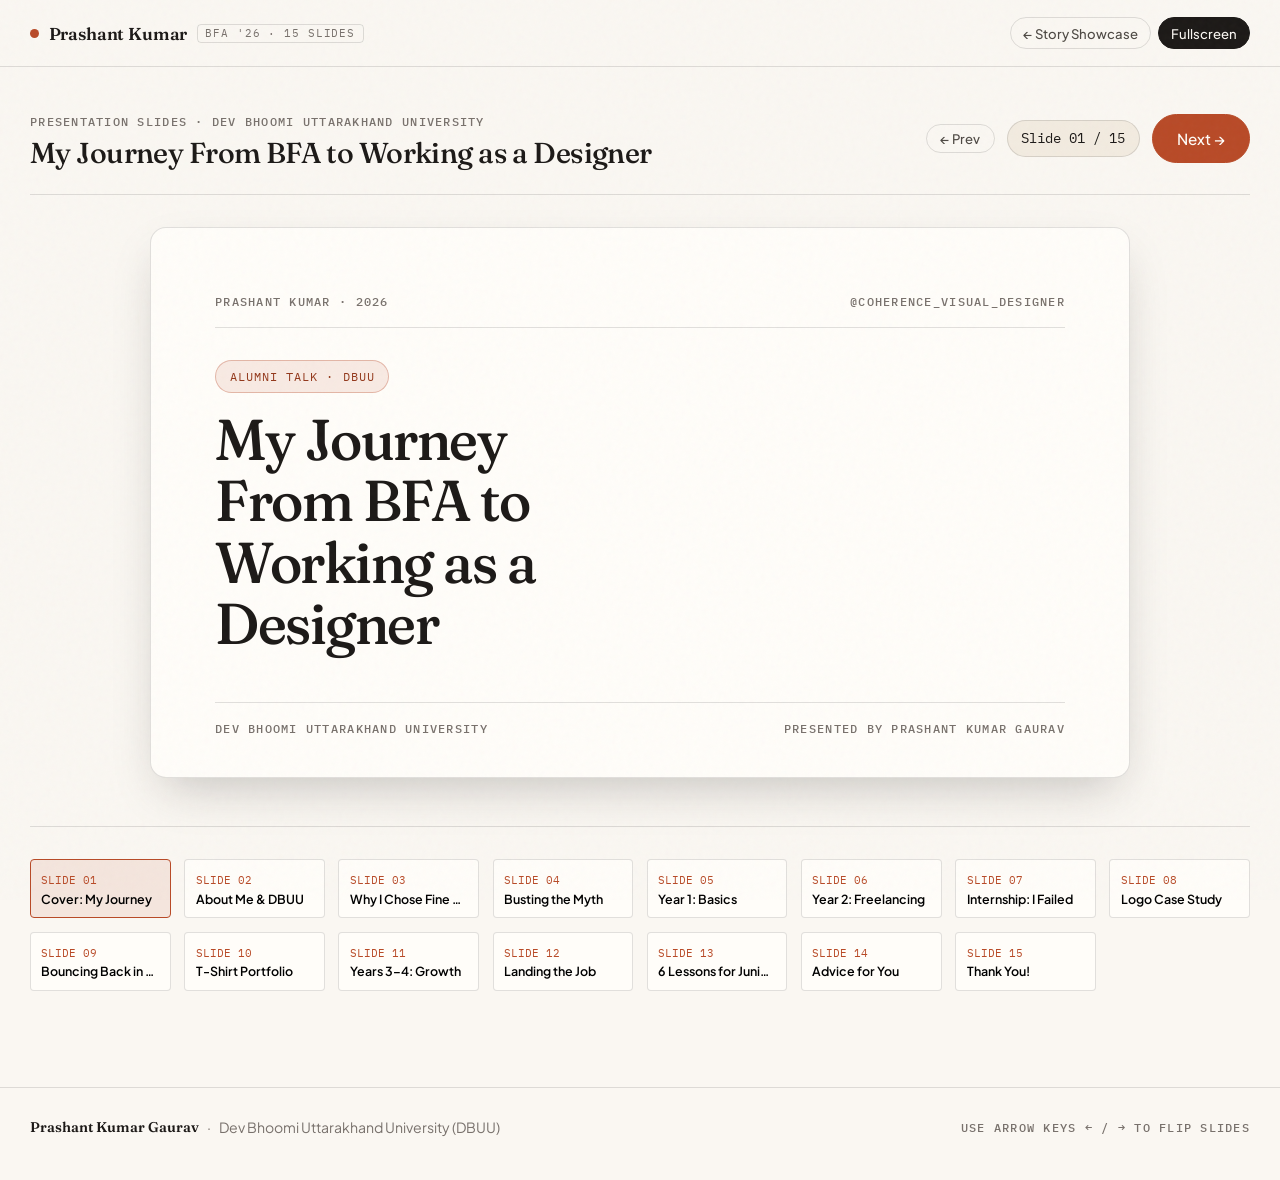
==== presentation.html @ 5d1cfd43 "second-commit'" ====
<!DOCTYPE html>
<html lang="en">
  <head>
    <meta charset="UTF-8" />
    <meta name="viewport" content="width=device-width, initial-scale=1.0" />
    <title>Presentation Deck — My Journey From BFA to Working as a Designer</title>
    <meta
      name="description"
      content="15-Slide Presentation Deck delivered at Dev Bhoomi Uttarakhand University by Prashant Kumar Gaurav."
    />

    <!-- Warm Editorial Typography -->
    <link rel="preconnect" href="https://fonts.googleapis.com" />
    <link rel="preconnect" href="https://fonts.gstatic.com" crossorigin />
    <link
      href="https://fonts.googleapis.com/css2?family=Fraunces:ital,opsz,wght@0,9..144,400;0,9..144,500;0,9..144,600;1,9..144,400;1,9..144,500&family=IBM+Plex+Mono:wght@400;500;600&family=Plus+Jakarta+Sans:wght@400;500;600;700&display=swap"
      rel="stylesheet"
    />

    <link rel="stylesheet" href="styles.css" />
  </head>
  <body>
    <div class="paper-grain" aria-hidden="true"></div>

    <!-- Masthead Navigation -->
    <header class="masthead">
      <div class="masthead__inner container">
        <a href="index.html" class="masthead__brand">
          <span class="masthead__dot" aria-hidden="true"></span>
          <span class="masthead__title">Prashant Kumar</span>
          <span class="masthead__issue">BFA '26 · 15 SLIDES</span>
        </a>

        <div class="masthead__actions">
          <a href="index.html" class="btn-ghost masthead__action-btn">
            <span>← Story Showcase</span>
          </a>
          <button type="button" class="btn-ink masthead__action-btn" id="deck-fullscreen-btn">
            <span>Fullscreen</span>
          </button>
        </div>
      </div>
    </header>

    <main class="deck-view container">
      <!-- Deck Toolbar -->
      <div class="deck-toolbar">
        <div>
          <span class="mono-label">PRESENTATION SLIDES · DEV BHOOMI UTTARAKHAND UNIVERSITY</span>
          <h1 class="section-heading" style="font-size: 1.8rem; margin: 0.2rem 0 0;">
            My Journey From BFA to Working as a Designer
          </h1>
        </div>

        <div class="deck-nav-controls">
          <button type="button" class="btn-ghost" id="deck-prev-btn" aria-label="Previous slide">
            ← Prev
          </button>
          <span class="deck-counter" id="deck-counter">Slide 01 / 15</span>
          <button type="button" class="btn-primary" id="deck-next-btn" aria-label="Next slide">
            Next →
          </button>
        </div>
      </div>

      <!-- Slide Stage -->
      <div class="slide-stage-container">
        <!-- Slide 01: Cover -->
        <article class="slide-frame" id="slide-1" data-slide-num="1">
          <div class="slide-frame__header">
            <span class="mono-label">PRASHANT KUMAR · 2026</span>
            <span class="mono-label">@coherence_visual_designer</span>
          </div>
          <div class="slide-frame__body" style="justify-content: center;">
            <span class="alumni-pill" style="align-self: flex-start; margin-bottom: 1rem;">
              Alumni Talk · DBUU
            </span>
            <h2 class="hero__headline" style="font-size: clamp(2.4rem, 4.5vw, 3.8rem); margin-bottom: 1rem;">
              My Journey<br />From BFA to<br />Working as a<br />Designer
            </h2>
          </div>
          <div class="slide-frame__footer">
            <span class="mono-label">DEV BHOOMI UTTARAKHAND UNIVERSITY</span>
            <span class="mono-label">PRESENTED BY PRASHANT KUMAR GAURAV</span>
          </div>
        </article>

        <!-- Slide 02: About Me -->
        <article class="slide-frame" id="slide-2" data-slide-num="2" hidden>
          <div class="slide-frame__header">
            <span class="mono-label">SLIDE 02 · ABOUT ME</span>
            <span class="mono-label">@coherence_visual_designer</span>
          </div>
          <div class="slide-frame__body">
            <div style="display: grid; grid-template-columns: 220px 1fr; gap: 2rem; align-items: center;">
              <figure class="editorial-frame" style="margin: 0; padding: 0.5rem;">
                <img
                  src="assets/prashant-portrait.png"
                  alt="Prashant Kumar"
                  style="border-radius: 4px; width: 100%; aspect-ratio: 3/4; object-fit: cover;"
                />
              </figure>
              <div>
                <h3 class="section-heading" style="font-size: 2.2rem; margin-bottom: 1rem;">About Me</h3>
                <p style="font-size: 1.05rem; margin-bottom: 0.9rem;">
                  My name is Prashant Kumar. I walked into the campus of Dev Bhoomi Uttarakhand
                  University back in 2022 as a fresh student, and four years later, in 2026, I walked
                  out as a graduate, ready to start my career.
                </p>
                <p style="font-size: 1.05rem; margin-bottom: 0.9rem;">
                  The main reason I am here today is to share the story of how I navigated that crucial
                  gap between being a student and becoming a professional. I'll be talking about how I
                  managed to land my first job offer right in the middle of my final semester.
                </p>
                <p style="font-size: 0.95rem; color: var(--ink-secondary);">
                  <em>
                    “I want to extend a heartfelt thank you to all my teachers at DBUUU for believing in me,
                    pushing me to do better, and giving me the confidence to step into the corporate world.”
                  </em>
                </p>
              </div>
            </div>
          </div>
          <div class="slide-frame__footer">
            <span class="mono-label">PRASHANT KUMAR</span>
            <span class="mono-label">BATCH 2022 — 2026</span>
          </div>
        </article>

        <!-- Slide 03: Why I Chose Fine Arts -->
        <article class="slide-frame" id="slide-3" data-slide-num="3" hidden>
          <div class="slide-frame__header">
            <span class="mono-label">SLIDE 03 · THE BEGINNING</span>
            <span class="mono-label">@coherence_visual_designer</span>
          </div>
          <div class="slide-frame__body" style="max-width: 65ch;">
            <span class="alumni-pill" style="align-self: flex-start; margin-bottom: 1.25rem;">
              The Spark
            </span>
            <h2 class="hero__headline" style="font-size: clamp(2.2rem, 3.8vw, 3.2rem); margin-bottom: 1.5rem;">
              Why I Chose Fine Arts
            </h2>
            <blockquote class="letter__pullquote" style="margin-bottom: 1.5rem;">
              “I didn't want to follow the crowd. I wanted a career where I could turn raw visual
              creativity into professional skill.”
            </blockquote>
            <p style="font-size: 1.12rem; color: var(--ink-secondary);">
              From a lifelong passion for drawing to building a robust foundation in design principles,
              my BFA was the deliberate first step toward mastery.
            </p>
          </div>
          <div class="slide-frame__footer">
            <span class="mono-label">DEV BHOOMI UTTARAKHAND UNIVERSITY</span>
            <span class="mono-label">FOUNDATIONS</span>
          </div>
        </article>

        <!-- Slide 04: "There is no scope in Fine Arts." -->
        <article class="slide-frame" id="slide-4" data-slide-num="4" hidden>
          <div class="slide-frame__header">
            <span class="mono-label">SLIDE 04 · BUSTING THE MYTH</span>
            <span class="mono-label">REALITY CHECK</span>
          </div>
          <div class="slide-frame__body">
            <h2 class="hero__headline" style="font-size: clamp(2.2rem, 3.8vw, 3.2rem); margin-bottom: 0.5rem; color: var(--accent-dark);">
              “There is no scope in Fine Arts.”
            </h2>
            <p class="mono-label" style="margin-bottom: 2rem;">
              WHAT PEOPLE TOLD ME VS. WHAT I LEARNED
            </p>
            <div style="display: grid; grid-template-columns: repeat(2, 1fr); gap: 1.5rem;">
              <div class="myth-card" style="padding: 1.75rem;">
                <span class="mono-label" style="color: var(--accent);">INSIGHT 01</span>
                <h3 style="font-family: var(--font-serif); font-size: 1.45rem; margin: 0.5rem 0;">
                  Scope depends on skill, not just a degree.
                </h3>
                <p style="color: var(--ink-secondary); margin: 0;">
                  The market doesn't care about your mark sheet. Clients and design studios pay for strong visual taste, software agility, and creative problem solving.
                </p>
              </div>
              <div class="myth-card" style="padding: 1.75rem;">
                <span class="mono-label" style="color: var(--accent);">INSIGHT 02</span>
                <h3 style="font-family: var(--font-serif); font-size: 1.45rem; margin: 0.5rem 0;">
                  Design &amp; branding are in demand everywhere.
                </h3>
                <p style="color: var(--ink-secondary); margin: 0;">
                  From apparel brands in Delhi to tech startups and production houses, every commercial industry requires skilled visual designers.
                </p>
              </div>
            </div>
          </div>
          <div class="slide-frame__footer">
            <span class="mono-label">PRASHANT KUMAR GAURAV</span>
            <span class="mono-label">MARKET DEMAND</span>
          </div>
        </article>

        <!-- Slide 05: Year 1: Learning the Basics -->
        <article class="slide-frame" id="slide-5" data-slide-num="5" hidden>
          <div class="slide-frame__header">
            <span class="mono-label">SLIDE 05 · TIMELINE</span>
            <span class="mono-label">YEAR 01 · 2022</span>
          </div>
          <div class="slide-frame__body">
            <span class="mono-label" style="color: var(--accent);">TIMELINE · 01</span>
            <h2 class="hero__headline" style="font-size: 2.6rem; margin-bottom: 2rem;">
              Year 1: Learning the Basics
            </h2>
            <div style="display: grid; grid-template-columns: repeat(3, 1fr); gap: 1.5rem;">
              <div class="lesson-box">
                <span class="mono-label" style="color: var(--accent);">01 · ART BASICS</span>
                <h3 class="lesson-box__title">Foundations</h3>
                <p class="lesson-box__body">
                  Mastering drawing, color theory, human anatomy, proportion, and paper composition.
                </p>
              </div>
              <div class="lesson-box">
                <span class="mono-label" style="color: var(--accent);">02 · SOFTWARE</span>
                <h3 class="lesson-box__title">Digital Transition</h3>
                <p class="lesson-box__body">
                  Exploring Adobe Photoshop, Illustrator, and transferring analog art into digital vector and raster workflows.
                </p>
              </div>
              <div class="lesson-box" style="border-left: 3px solid var(--accent);">
                <span class="mono-label" style="color: var(--accent-dark);">CORE LESSON</span>
                <h3 class="lesson-box__title">Build Fundamentals</h3>
                <p class="lesson-box__body">
                  Build strong fundamentals before chasing trendy software effects.
                </p>
              </div>
            </div>
          </div>
          <div class="slide-frame__footer">
            <span class="mono-label">DBUU ART STUDIOS</span>
            <span class="mono-label">FOUNDATION YEAR</span>
          </div>
        </article>

        <!-- Slide 06: Year 2: First Freelance Steps -->
        <article class="slide-frame" id="slide-6" data-slide-num="6" hidden>
          <div class="slide-frame__header">
            <span class="mono-label">SLIDE 06 · TIMELINE</span>
            <span class="mono-label">YEAR 02 · 2023</span>
          </div>
          <div class="slide-frame__body">
            <span class="mono-label" style="color: var(--accent);">TIMELINE · 02</span>
            <h2 class="hero__headline" style="font-size: 2.6rem; margin-bottom: 1.5rem;">
              Year 2: First Freelance Steps
            </h2>
            <div style="display: grid; grid-template-columns: repeat(2, 1fr); gap: 2rem; margin-bottom: 1.5rem;">
              <div class="myth-card">
                <span class="mono-label">EARLY COMMISSIONS</span>
                <h3 style="font-family: var(--font-serif); font-size: 1.35rem; margin: 0.4rem 0;">
                  Early Projects
                </h3>
                <p style="color: var(--ink-secondary); margin: 0;">
                  YouTube thumbnails, Instagram reel covers, promotional flyers, and event banners.
                </p>
              </div>
              <div class="myth-card">
                <span class="mono-label">NETWORK ACQUISITION</span>
                <h3 style="font-family: var(--font-serif); font-size: 1.35rem; margin: 0.4rem 0;">
                  First Clients
                </h3>
                <p style="color: var(--ink-secondary); margin: 0;">
                  Network of friends, college contacts, local creators, and outreach across social media.
                </p>
              </div>
            </div>
            <div class="turning-point" style="margin: 0;">
              <span class="turning-point__label">Takeaway For You</span>
              <p><strong>Lesson: Don't wait for graduation to start working.</strong></p>
            </div>
          </div>
          <div class="slide-frame__footer">
            <span class="mono-label">FREELANCING</span>
            <span class="mono-label">COMMERCIAL PRACTICE</span>
          </div>
        </article>

        <!-- Slide 07: My First Internship: I Failed -->
        <article class="slide-frame" id="slide-7" data-slide-num="7" hidden>
          <div class="slide-frame__header">
            <span class="mono-label">SLIDE 07 · THE SETBACK</span>
            <span class="mono-label">THE REALITY CHECK</span>
          </div>
          <div class="slide-frame__body">
            <span class="alumni-pill" style="align-self: flex-start; margin-bottom: 1rem; background: rgba(184, 74, 39, 0.15);">
              Critical Turning Point
            </span>
            <h2 class="hero__headline" style="font-size: clamp(2.4rem, 4vw, 3.4rem); margin-bottom: 2rem; color: var(--accent-dark);">
              My First Internship: I Failed
            </h2>
            <div style="display: grid; grid-template-columns: repeat(3, 1fr); gap: 1.5rem;">
              <div class="lesson-box">
                <span class="mono-label" style="color: var(--accent);">THE SETBACK</span>
                <h3 class="lesson-box__title">Initial Role</h3>
                <p class="lesson-box__body">
                  The initial studio internship did not work out as planned and ended prematurely.
                </p>
              </div>
              <div class="lesson-box">
                <span class="mono-label" style="color: var(--accent);">THE REALITY CHECK</span>
                <h3 class="lesson-box__title">Skill Gaps</h3>
                <p class="lesson-box__body">
                  Lacked professional agency readiness, core client communication, and commercial production speed.
                </p>
              </div>
              <div class="lesson-box" style="border-left: 3px solid var(--accent);">
                <span class="mono-label" style="color: var(--accent-dark);">THE CORE LESSON</span>
                <h3 class="lesson-box__title">Critical Feedback</h3>
                <p class="lesson-box__body">
                  Failure is critical diagnostic feedback, not the end of the road.
                </p>
              </div>
            </div>
          </div>
          <div class="slide-frame__footer">
            <span class="mono-label">RESILIENCE</span>
            <span class="mono-label">PRASHANT KUMAR GAURAV</span>
          </div>
        </article>

        <!-- Slide 08: Idea Behind the Logo -->
        <article class="slide-frame" id="slide-8" data-slide-num="8" hidden>
          <div class="slide-frame__header">
            <span class="mono-label">SLIDE 08 · CASE STUDY</span>
            <span class="mono-label">BRAND IDENTITY</span>
          </div>
          <div class="slide-frame__body">
            <span class="mono-label" style="color: var(--accent);">DESIGN METHODOLOGY</span>
            <h2 class="hero__headline" style="font-size: 2.4rem; margin-bottom: 1.5rem;">
              Idea Behind the Logo (Night Club)
            </h2>
            <div style="display: grid; grid-template-columns: repeat(3, 1fr); gap: 1.25rem;">
              <div class="logo-concept-card">
                <div class="logo-concept-card__step">01</div>
                <h3 class="logo-concept-card__name">Two Friends Cheering</h3>
                <p class="logo-concept-card__formula">Two Friends + Letter "R"</p>
                <p class="logo-concept-card__desc">
                  Two abstract human figures integrated into the letter 'R', raising glasses in a cheerful toast. The curvature forms the backbone of unity.
                </p>
              </div>
              <div class="logo-concept-card">
                <div class="logo-concept-card__step">02</div>
                <h3 class="logo-concept-card__name">Symbol of Joy &amp; Star</h3>
                <p class="logo-concept-card__formula">Joy Symbol + "r" + Star</p>
                <p class="logo-concept-card__desc">
                  Features lowercase 'r' at core, with the star as the head of an energetic human expressing open-handed celebration.
                </p>
              </div>
              <div class="logo-concept-card">
                <div class="logo-concept-card__step">03</div>
                <h3 class="logo-concept-card__name">Dance Circle &amp; Disc</h3>
                <p class="logo-concept-card__formula">Circle of Friends + Music Disc</p>
                <p class="logo-concept-card__desc">
                  Silhouettes of 5 friends holding hands in a circle around a central vinyl disc, symbolizing music and togetherness.
                </p>
              </div>
            </div>
          </div>
          <div class="slide-frame__footer">
            <span class="mono-label">NIGHT CLUB BRANDING</span>
            <span class="mono-label">CONCEPT TO VECTOR</span>
          </div>
        </article>

        <!-- Slide 09: Bouncing Back in Delhi -->
        <article class="slide-frame" id="slide-9" data-slide-num="9" hidden>
          <div class="slide-frame__header">
            <span class="mono-label">SLIDE 09 · BOUNCING BACK</span>
            <span class="mono-label">DELHI NCR CHAPTER</span>
          </div>
          <div class="slide-frame__body">
            <span class="mono-label" style="color: var(--accent);">AGENCY EXPERIENCE</span>
            <h2 class="hero__headline" style="font-size: 2.6rem; margin-bottom: 2rem;">
              Bouncing Back in Delhi
            </h2>
            <div style="display: grid; grid-template-columns: repeat(2, 1fr); gap: 1.5rem;">
              <div class="myth-card">
                <span class="mono-label" style="color: var(--accent);">01</span>
                <h3 style="font-family: var(--font-serif); font-size: 1.35rem; margin: 0.4rem 0;">
                  Applied again and hired as a T-shirt graphic designer.
                </h3>
              </div>
              <div class="myth-card">
                <span class="mono-label" style="color: var(--accent);">02</span>
                <h3 style="font-family: var(--font-serif); font-size: 1.35rem; margin: 0.4rem 0;">
                  Learned real agency deadlines and team dynamics.
                </h3>
              </div>
              <div class="myth-card">
                <span class="mono-label" style="color: var(--accent);">03</span>
                <h3 style="font-family: var(--font-serif); font-size: 1.35rem; margin: 0.4rem 0;">
                  Mastered print-ready specs, color separations, and client expectations.
                </h3>
              </div>
              <div class="myth-card">
                <span class="mono-label" style="color: var(--accent);">04</span>
                <h3 style="font-family: var(--font-serif); font-size: 1.35rem; margin: 0.4rem 0;">
                  A second chance in a new city restores confidence.
                </h3>
              </div>
            </div>
          </div>
          <div class="slide-frame__footer">
            <span class="mono-label">DELHI NCR APPAREL STUDIO</span>
            <span class="mono-label">COMMERCIAL ARTWORK</span>
          </div>
        </article>

        <!-- Slide 10: T-Shirt Graphic Showcase -->
        <article class="slide-frame" id="slide-10" data-slide-num="10" hidden>
          <div class="slide-frame__header">
            <span class="mono-label">SLIDE 10 · PORTFOLIO</span>
            <span class="mono-label">STREETWEAR GRAPHICS</span>
          </div>
          <div class="slide-frame__body">
            <h2 class="hero__headline" style="font-size: 2.2rem; margin-bottom: 1.25rem;">
              T-Shirt Graphic Portfolio
            </h2>
            <div style="display: grid; grid-template-columns: repeat(4, 1fr); gap: 1rem;">
              <div class="tshirt-card" style="padding: 0.5rem;">
                <img src="assets/tshirt_6.jpg" alt="Skull Tree" style="width: 100%; aspect-ratio: 1/1; object-fit: cover; border-radius: 4px;" />
                <p style="font-size: 0.75rem; font-weight: 600; margin: 0.4rem 0 0;">Skull Tree</p>
              </div>
              <div class="tshirt-card" style="padding: 0.5rem;">
                <img src="assets/tshirt_1.jpg" alt="Magician TV" style="width: 100%; aspect-ratio: 1/1; object-fit: cover; border-radius: 4px;" />
                <p style="font-size: 0.75rem; font-weight: 600; margin: 0.4rem 0 0;">Magician TV Head</p>
              </div>
              <div class="tshirt-card" style="padding: 0.5rem;">
                <img src="assets/tshirt_2.jpg" alt="Egg Topus" style="width: 100%; aspect-ratio: 1/1; object-fit: cover; border-radius: 4px;" />
                <p style="font-size: 0.75rem; font-weight: 600; margin: 0.4rem 0 0;">Egg Topus</p>
              </div>
              <div class="tshirt-card" style="padding: 0.5rem;">
                <img src="assets/tshirt_3.jpg" alt="Love Yourself" style="width: 100%; aspect-ratio: 1/1; object-fit: cover; border-radius: 4px;" />
                <p style="font-size: 0.75rem; font-weight: 600; margin: 0.4rem 0 0;">Love Yourself</p>
              </div>
            </div>
          </div>
          <div class="slide-frame__footer">
            <span class="mono-label">APPAREL MERCHANDISE</span>
            <span class="mono-label">DELHI PRODUCTION</span>
          </div>
        </article>

        <!-- Slide 11: Years 3-4: Growth -->
        <article class="slide-frame" id="slide-11" data-slide-num="11" hidden>
          <div class="slide-frame__header">
            <span class="mono-label">SLIDE 11 · TIMELINE</span>
            <span class="mono-label">YEARS 03 — 04 · 2024 — 2026</span>
          </div>
          <div class="slide-frame__body">
            <span class="mono-label" style="color: var(--accent);">TIMELINE</span>
            <h2 class="hero__headline" style="font-size: 2.6rem; margin-bottom: 2rem;">
              Years 3–4: Growth
            </h2>
            <div style="display: grid; grid-template-columns: repeat(3, 1fr); gap: 1.5rem;">
              <div class="lesson-box">
                <span class="mono-label" style="color: var(--accent);">PORTFOLIO</span>
                <h3 class="lesson-box__title">Real Client Work</h3>
                <p class="lesson-box__body">
                  Built purely from real client work, actual commercial garments, and live branding briefs.
                </p>
              </div>
              <div class="lesson-box">
                <span class="mono-label" style="color: var(--accent);">BUSINESS</span>
                <h3 class="lesson-box__title">Agency Standards</h3>
                <p class="lesson-box__body">
                  Handled strict production deadlines, client feedback rounds, and freelance pricing.
                </p>
              </div>
              <div class="lesson-box" style="border-left: 3px solid var(--accent);">
                <span class="mono-label" style="color: var(--accent-dark);">CORE LESSON</span>
                <h3 class="lesson-box__title">Consistent Practice</h3>
                <p class="lesson-box__body">
                  Consistent practice beats waiting for perfection every single time.
                </p>
              </div>
            </div>
          </div>
          <div class="slide-frame__footer">
            <span class="mono-label">DBUU DEHRADUN</span>
            <span class="mono-label">PROFESSIONAL MATURITY</span>
          </div>
        </article>

        <!-- Slide 12: Landing the Job -->
        <article class="slide-frame" id="slide-12" data-slide-num="12" hidden>
          <div class="slide-frame__header">
            <span class="mono-label">SLIDE 12 · THE GOAL</span>
            <span class="mono-label">CAMPUS PLACEMENT</span>
          </div>
          <div class="slide-frame__body">
            <div style="display: grid; grid-template-columns: 1fr 240px; gap: 2rem; align-items: center;">
              <div>
                <span class="mono-label" style="color: var(--accent);">THE GOAL ACHIEVED</span>
                <h2 class="hero__headline" style="font-size: 2.6rem; margin: 0.4rem 0 1rem;">
                  Landing the Job
                </h2>
                <div style="margin-bottom: 1.25rem;">
                  <strong style="display: block; font-size: 1.15rem; color: var(--ink-primary);">Final Semester</strong>
                  <p style="margin: 0.2rem 0 0.8rem; color: var(--ink-secondary);">Hired before graduation at J Town Productions.</p>
                </div>
                <div style="margin-bottom: 1.5rem;">
                  <strong style="display: block; font-size: 1.15rem; color: var(--ink-primary);">The Drivers</strong>
                  <p style="margin: 0.2rem 0 0.8rem; color: var(--ink-secondary);">Portfolio strength and real-world internship grit.</p>
                </div>
                <div class="turning-point" style="margin: 0;">
                  <p><strong>Lesson: Companies hire proof of skill, not just marks.</strong></p>
                </div>
              </div>
              <figure class="placement-poster-frame" style="margin: 0;">
                <img src="assets/prashant-placement-poster.png" alt="Placement Poster" style="width: 100%; border-radius: 4px;" />
              </figure>
            </div>
          </div>
          <div class="slide-frame__footer">
            <span class="mono-label">J TOWN PRODUCTIONS</span>
            <span class="mono-label">#OURPROUDACHIEVER</span>
          </div>
        </article>

        <!-- Slide 13: Key Lessons for Juniors -->
        <article class="slide-frame" id="slide-13" data-slide-num="13" hidden>
          <div class="slide-frame__header">
            <span class="mono-label">SLIDE 13 · BLUEPRINT</span>
            <span class="mono-label">FOR DBUU JUNIORS</span>
          </div>
          <div class="slide-frame__body">
            <h2 class="hero__headline" style="font-size: 2.2rem; margin-bottom: 1.5rem;">
              Key Lessons for Juniors
            </h2>
            <div style="display: grid; grid-template-columns: repeat(2, 1fr); gap: 1.25rem;">
              <div class="lesson-box" style="padding: 1rem;">
                <strong>01. Start early.</strong> Don't wait for the final year.
              </div>
              <div class="lesson-box" style="padding: 1rem;">
                <strong>04. Intern seriously.</strong> Even bad ones teach vital lessons.
              </div>
              <div class="lesson-box" style="padding: 1rem;">
                <strong>02. Build portfolio.</strong> Start creating from day one.
              </div>
              <div class="lesson-box" style="padding: 1rem;">
                <strong>05. Freelance often.</strong> Builds skills, income, and confidence.
              </div>
              <div class="lesson-box" style="padding: 1rem;">
                <strong>03. Embrace failure.</strong> It is part of the process.
              </div>
              <div class="lesson-box" style="padding: 1rem;">
                <strong>06. Keep learning.</strong> Master new tools and design trends.
              </div>
            </div>
          </div>
          <div class="slide-frame__footer">
            <span class="mono-label">PRACTICAL ADVICE</span>
            <span class="mono-label">PRASHANT KUMAR GAURAV</span>
          </div>
        </article>

        <!-- Slide 14: Final Thoughts: Advice for You -->
        <article class="slide-frame" id="slide-14" data-slide-num="14" hidden>
          <div class="slide-frame__header">
            <span class="mono-label">SLIDE 14 · FINAL THOUGHTS</span>
            <span class="mono-label">GUIDING RULES</span>
          </div>
          <div class="slide-frame__body">
            <h2 class="hero__headline" style="font-size: 2.2rem; margin-bottom: 1.5rem;">
              Advice for You
            </h2>
            <div style="display: grid; grid-template-columns: repeat(2, 1fr); gap: 1.25rem;">
              <div class="myth-card" style="padding: 1.35rem;">
                <span class="mono-label" style="color: var(--accent);">RULE 01</span>
                <p style="margin: 0.4rem 0 0; font-size: 1.05rem; font-weight: 500;">
                  Choose a course you enjoy, then outwork everyone.
                </p>
              </div>
              <div class="myth-card" style="padding: 1.35rem;">
                <span class="mono-label" style="color: var(--accent);">RULE 02</span>
                <p style="margin: 0.4rem 0 0; font-size: 1.05rem; font-weight: 500;">
                  Post work online and share it publicly.
                </p>
              </div>
              <div class="myth-card" style="padding: 1.35rem;">
                <span class="mono-label" style="color: var(--accent);">RULE 03</span>
                <p style="margin: 0.4rem 0 0; font-size: 1.05rem; font-weight: 500;">
                  Say yes to small projects; they lead to bigger ones.
                </p>
              </div>
              <div class="myth-card" style="padding: 1.35rem;">
                <span class="mono-label" style="color: var(--accent);">RULE 04</span>
                <p style="margin: 0.4rem 0 0; font-size: 1.05rem; font-weight: 500;">
                  Be strictly patient. True results take time.
                </p>
              </div>
            </div>
          </div>
          <div class="slide-frame__footer">
            <span class="mono-label">WORDS TO REMEMBER</span>
            <span class="mono-label">DBUU ALUMNI</span>
          </div>
        </article>

        <!-- Slide 15: Thank You! -->
        <article class="slide-frame" id="slide-15" data-slide-num="15" hidden>
          <div class="slide-frame__header">
            <span class="mono-label">PRASHANT KUMAR</span>
            <span class="mono-label">@coherence_visual_designer</span>
          </div>
          <div class="slide-frame__body" style="text-align: center; align-items: center; justify-content: center;">
            <h2 class="hero__headline" style="font-size: clamp(3rem, 6vw, 4.8rem); margin-bottom: 1rem;">
              Thank You!
            </h2>
            <blockquote style="font-family: var(--font-serif); font-size: clamp(1.6rem, 3vw, 2.4rem); color: var(--accent-dark); max-width: 24ch; margin: 0 auto 2rem;">
              “Failure didn't stop me, it shaped me.”
            </blockquote>
            <div style="display: flex; gap: 1rem; justify-content: center;">
              <a href="https://instagram.com/coherence_visual_designer" target="_blank" rel="noopener noreferrer" class="btn-primary">
                Follow @coherence_visual_designer
              </a>
              <a href="index.html" class="btn-outline">
                Back to Story Showcase
              </a>
            </div>
          </div>
          <div class="slide-frame__footer">
            <span class="mono-label">DEV BHOOMI UTTARAKHAND UNIVERSITY</span>
            <span class="mono-label">PRESENTED BY PRASHANT KUMAR GAURAV</span>
          </div>
        </article>
      </div>

      <!-- Slide Jump Rail (Thumbnails) -->
      <nav class="deck-thumbs" aria-label="Jump to slide" id="deck-thumbs-nav"></nav>
    </main>

    <footer class="colophon">
      <div class="container colophon__inner">
        <div class="colophon__left">
          <span class="colophon__title">Prashant Kumar Gaurav</span>
          <span class="colophon__sep" aria-hidden="true">·</span>
          <span>Dev Bhoomi Uttarakhand University (DBUU)</span>
        </div>
        <div class="colophon__right mono-label">
          <span>USE ARROW KEYS ← / → TO FLIP SLIDES</span>
        </div>
      </div>
    </footer>

    <script>
      (function () {
        const totalSlides = 15;
        let currentSlide = 1;

        const counterEl = document.getElementById("deck-counter");
        const prevBtn = document.getElementById("deck-prev-btn");
        const nextBtn = document.getElementById("deck-next-btn");
        const thumbsNav = document.getElementById("deck-thumbs-nav");
        const fsBtn = document.getElementById("deck-fullscreen-btn");

        const slideTitles = [
          "Cover: My Journey",
          "About Me & DBUU",
          "Why I Chose Fine Arts",
          "Busting the Myth",
          "Year 1: Basics",
          "Year 2: Freelancing",
          "Internship: I Failed",
          "Logo Case Study",
          "Bouncing Back in Delhi",
          "T-Shirt Portfolio",
          "Years 3–4: Growth",
          "Landing the Job",
          "6 Lessons for Juniors",
          "Advice for You",
          "Thank You!"
        ];

        // Build thumbs
        thumbsNav.innerHTML = slideTitles
          .map(
            (title, idx) => `
            <button type="button" class="thumb-card ${idx === 0 ? "is-active" : ""}" data-target="${idx + 1}">
              <span class="thumb-card__num">SLIDE ${String(idx + 1).padStart(2, "0")}</span>
              <div class="thumb-card__title">${title}</div>
            </button>
          `
          )
          .join("");

        function showSlide(num) {
          currentSlide = Math.max(1, Math.min(totalSlides, num));

          for (let i = 1; i <= totalSlides; i++) {
            const slide = document.getElementById("slide-" + i);
            if (slide) slide.hidden = i !== currentSlide;
          }

          counterEl.textContent = `Slide ${String(currentSlide).padStart(2, "0")} / ${totalSlides}`;
          prevBtn.disabled = currentSlide <= 1;
          nextBtn.disabled = currentSlide >= totalSlides;

          document.querySelectorAll(".thumb-card").forEach((card, idx) => {
            card.classList.toggle("is-active", idx + 1 === currentSlide);
          });

          // Scroll slide into view smoothly
          const activeSlide = document.getElementById("slide-" + currentSlide);
          if (activeSlide) {
            activeSlide.scrollIntoView({ behavior: "smooth", block: "nearest" });
          }
        }

        prevBtn.addEventListener("click", () => showSlide(currentSlide - 1));
        nextBtn.addEventListener("click", () => showSlide(currentSlide + 1));

        thumbsNav.querySelectorAll(".thumb-card").forEach((btn) => {
          btn.addEventListener("click", () => showSlide(parseInt(btn.dataset.target)));
        });

        window.addEventListener("keydown", (e) => {
          if (e.key === "ArrowRight" || e.key === "PageDown" || e.key === " ") {
            e.preventDefault();
            showSlide(currentSlide + 1);
          } else if (e.key === "ArrowLeft" || e.key === "PageUp") {
            e.preventDefault();
            showSlide(currentSlide - 1);
          }
        });

        fsBtn?.addEventListener("click", () => {
          if (!document.fullscreenElement) {
            document.documentElement.requestFullscreen().catch(() => {});
          } else {
            document.exitFullscreen().catch(() => {});
          }
        });

        showSlide(1);
      })();
    </script>
  </body>
</html>
---- styles.css ----
/* ==========================================================================
   WARM EDITORIAL SPEAKER SHOWCASE — EXTENDED STYLESHEET
   Preserving: Alabaster Paper, Warm Linen, Espresso Ink & Collegiate Terracotta
   ========================================================================== */

:root {
  --bg-paper: #faf7f2;
  --bg-linen: #f2ebe0;
  --bg-card: #fffdf9;
  --bg-tint: #f6efe4;

  --ink-primary: #1c1917;
  --ink-secondary: #4e4944;
  --ink-muted: #78716c;

  --accent: #b84a27;
  --accent-dark: #93381b;
  --accent-soft: rgba(184, 74, 39, 0.1);
  --accent-border: rgba(184, 74, 39, 0.32);

  --rule: rgba(28, 25, 23, 0.13);
  --rule-strong: rgba(28, 25, 23, 0.28);

  --font-serif: "Fraunces", Georgia, "Times New Roman", serif;
  --font-sans: "Plus Jakarta Sans", -apple-system, BlinkMacSystemFont, "Segoe UI", sans-serif;
  --font-mono: "IBM Plex Mono", ui-monospace, SFMono-Regular, Menlo, monospace;

  --radius-sm: 4px;
  --radius-md: 10px;
  --radius-lg: 16px;
  --radius-pill: 999px;

  --shadow-soft: 0 10px 30px -16px rgba(28, 25, 23, 0.14);
  --shadow-float: 0 20px 50px -15px rgba(28, 25, 23, 0.25);

  --container-max: 1220px;
  --ease-editorial: cubic-bezier(0.22, 1, 0.36, 1);
}

/* Reset & Base */
*,
*::before,
*::after {
  box-sizing: border-box;
}

html {
  scroll-behavior: smooth;
  font-size: 16px;
  -webkit-font-smoothing: antialiased;
  -moz-osx-font-smoothing: grayscale;
}

body {
  margin: 0;
  background-color: var(--bg-paper);
  color: var(--ink-primary);
  font-family: var(--font-sans);
  line-height: 1.68;
  overflow-x: hidden;
  transition: font-size 0.25s var(--ease-editorial);
}

body.stage-mode {
  font-size: 18px;
  background-color: #fbf9f4;
}

img {
  display: block;
  max-width: 100%;
  height: auto;
}

[hidden] {
  display: none !important;
}

a {
  color: inherit;
  text-decoration: none;
}

button {
  font-family: inherit;
  cursor: pointer;
}

::selection {
  background: var(--accent-soft);
  color: var(--ink-primary);
}

/* Subtle tactile paper texture overlay */
.paper-grain {
  position: fixed;
  inset: 0;
  pointer-events: none;
  z-index: 900;
  opacity: 0.03;
  background-image: url("data:image/svg+xml,%3Csvg viewBox='0 0 200 200' xmlns='http://www.w3.org/2000/svg'%3E%3Cfilter id='n'%3E%3CfeTurbulence type='fractalNoise' baseFrequency='0.85' numOctaves='3' stitchTiles='stitch'/%3E%3C/filter%3E%3Crect width='100%25' height='100%25' filter='url(%23n)'/%3E%3C/svg%3E");
}

/* Top Reading Progress Hairline */
.reading-progress {
  position: fixed;
  top: 0;
  left: 0;
  width: 100%;
  height: 3px;
  z-index: 1001;
  background: transparent;
}

.reading-progress__bar {
  height: 100%;
  width: 0%;
  background: var(--accent);
  transition: width 0.08s linear;
}

/* Layout Helpers */
.container {
  width: min(100% - 2.5rem, var(--container-max));
  margin-inline: auto;
}

.mono-label {
  font-family: var(--font-mono);
  font-size: 0.72rem;
  font-weight: 500;
  letter-spacing: 0.11em;
  text-transform: uppercase;
  color: var(--ink-muted);
}

.editorial-rule {
  display: flex;
  align-items: center;
  gap: 1rem;
  padding-top: 1rem;
  border-top: 1px solid var(--rule-strong);
  position: relative;
  margin-bottom: 2.5rem;
}

.editorial-rule::before {
  content: "";
  position: absolute;
  top: 3px;
  left: 0;
  right: 0;
  height: 1px;
  background: var(--rule);
}

.section-heading {
  font-family: var(--font-serif);
  font-weight: 500;
  font-size: clamp(2rem, 3.8vw, 3.15rem);
  line-height: 1.12;
  letter-spacing: -0.02em;
  margin: 0 0 0.9rem;
  color: var(--ink-primary);
}

.section-lead {
  margin: 0;
  font-size: 1.05rem;
  color: var(--ink-secondary);
  max-width: 60ch;
}

/* ==========================================================================
   BUTTONS
   ========================================================================== */
.btn-primary,
.btn-outline,
.btn-ink,
.btn-ghost {
  display: inline-flex;
  align-items: center;
  justify-content: center;
  gap: 0.45rem;
  border-radius: var(--radius-pill);
  font-weight: 500;
  transition: transform 0.2s var(--ease-editorial), background-color 0.2s ease,
    border-color 0.2s ease, color 0.2s ease, box-shadow 0.2s ease;
  white-space: nowrap;
}

.btn-primary {
  padding: 0.85rem 1.5rem;
  background: var(--accent);
  color: #fffdf9;
  border: 1px solid var(--accent);
  font-size: 0.95rem;
}

.btn-primary:hover {
  background: var(--accent-dark);
  border-color: var(--accent-dark);
  transform: translateY(-1px);
  box-shadow: 0 8px 20px -10px rgba(184, 74, 39, 0.55);
}

.btn-outline {
  padding: 0.85rem 1.45rem;
  background: transparent;
  color: var(--ink-primary);
  border: 1px solid var(--rule-strong);
  font-size: 0.95rem;
}

.btn-outline:hover {
  border-color: var(--ink-primary);
  background: rgba(28, 25, 23, 0.04);
  transform: translateY(-1px);
}

.btn-ink {
  padding: 0.45rem 0.95rem;
  background: var(--ink-primary);
  color: var(--bg-paper);
  border: 1px solid var(--ink-primary);
  font-size: 0.82rem;
  line-height: 1;
}

.btn-ink:hover {
  background: var(--accent);
  border-color: var(--accent);
}

.btn-ghost {
  padding: 0.45rem 0.85rem;
  background: transparent;
  color: var(--ink-secondary);
  border: 1px solid var(--rule);
  font-size: 0.82rem;
  line-height: 1;
}

.btn-ghost:hover {
  color: var(--ink-primary);
  border-color: var(--rule-strong);
  background: rgba(28, 25, 23, 0.03);
}

.btn-ghost[aria-pressed="true"] {
  background: var(--accent-soft);
  color: var(--accent-dark);
  border-color: var(--accent-border);
}

.link-inline {
  background: none;
  border: none;
  padding: 0;
  color: var(--accent);
  font-weight: 500;
  font-size: 0.88rem;
  text-decoration: underline;
  text-underline-offset: 3px;
}

.link-inline:hover {
  color: var(--accent-dark);
}

/* ==========================================================================
   MAGAZINE MASTHEAD NAVIGATION — CRISP ALIGNMENT & NO-WRAP
   ========================================================================== */
.masthead {
  position: sticky;
  top: 0;
  z-index: 500;
  background: rgba(250, 247, 242, 0.94);
  backdrop-filter: blur(12px);
  -webkit-backdrop-filter: blur(12px);
  border-bottom: 1px solid var(--rule);
}

.masthead__inner {
  display: flex;
  align-items: center;
  justify-content: space-between;
  gap: 1.25rem;
  min-height: 4.15rem;
}

.masthead__brand {
  display: inline-flex;
  align-items: center;
  gap: 0.6rem;
  flex-shrink: 0;
  white-space: nowrap;
}

.masthead__dot {
  width: 9px;
  height: 9px;
  border-radius: 50%;
  background: var(--accent);
  flex-shrink: 0;
}

.masthead__title {
  font-family: var(--font-serif);
  font-weight: 600;
  font-size: 1.08rem;
  letter-spacing: -0.01em;
  white-space: nowrap;
  line-height: 1;
}

.masthead__issue {
  font-family: var(--font-mono);
  font-size: 0.68rem;
  letter-spacing: 0.08em;
  color: var(--ink-muted);
  padding: 0.18rem 0.48rem;
  border: 1px solid var(--rule);
  border-radius: var(--radius-sm);
  white-space: nowrap;
  line-height: 1;
  display: inline-flex;
  align-items: center;
}

.masthead__nav {
  display: flex;
  align-items: center;
  gap: 1.25rem;
  flex-wrap: nowrap;
}

.masthead__nav a {
  font-size: 0.86rem;
  font-weight: 500;
  color: var(--ink-secondary);
  position: relative;
  padding-block: 0.35rem;
  white-space: nowrap;
  line-height: 1.2;
  transition: color 0.2s ease;
}

.masthead__nav a::after {
  content: "";
  position: absolute;
  left: 0;
  right: 0;
  bottom: 0;
  height: 1.5px;
  background: var(--accent);
  transform: scaleX(0);
  transform-origin: left;
  transition: transform 0.25s var(--ease-editorial);
}

.masthead__nav a:hover {
  color: var(--ink-primary);
}

.masthead__nav a:hover::after {
  transform: scaleX(1);
}

.masthead__actions {
  display: flex;
  align-items: center;
  gap: 0.45rem;
  flex-shrink: 0;
  white-space: nowrap;
}

.masthead__action-btn {
  height: 32px;
  padding: 0 0.75rem;
}

/* ==========================================================================
   HERO: MAGAZINE COVER SPREAD
   ========================================================================== */
.hero {
  padding-top: 2.2rem;
  padding-bottom: 5rem;
}

.hero__meta-bar {
  display: flex;
  align-items: center;
  gap: 1rem;
  padding-bottom: 1.25rem;
  margin-bottom: 2.75rem;
  border-bottom: 1px solid var(--rule);
}

.hero__meta-divider {
  flex: 1;
  height: 1px;
  background: var(--rule);
  opacity: 0.5;
}

.hero__grid {
  display: grid;
  grid-template-columns: minmax(0, 1.22fr) minmax(0, 0.85fr);
  gap: clamp(2.25rem, 5vw, 4.75rem);
  align-items: start;
}

.alumni-pill {
  display: inline-flex;
  align-items: center;
  gap: 0.5rem;
  font-family: var(--font-mono);
  font-size: 0.74rem;
  letter-spacing: 0.09em;
  text-transform: uppercase;
  color: var(--accent-dark);
  background: var(--accent-soft);
  border: 1px solid var(--accent-border);
  padding: 0.36rem 0.85rem;
  border-radius: var(--radius-pill);
  margin-bottom: 1.45rem;
  white-space: nowrap;
}

.hero__headline {
  font-family: var(--font-serif);
  font-weight: 500;
  font-size: clamp(2.55rem, 5.1vw, 4.25rem);
  line-height: 1.06;
  letter-spacing: -0.025em;
  margin: 0 0 1.4rem;
  color: var(--ink-primary);
  font-variation-settings: "SOFT" 45, "WONK" 0;
}

.hero__subtitle {
  font-family: var(--font-serif);
  font-style: italic;
  font-weight: 400;
  font-size: clamp(1.18rem, 1.8vw, 1.42rem);
  line-height: 1.48;
  color: var(--ink-secondary);
  margin: 0 0 2rem;
  max-width: 48ch;
}

.hero__byline {
  display: flex;
  flex-wrap: wrap;
  align-items: baseline;
  justify-content: space-between;
  gap: 0.6rem 1.5rem;
  padding: 1.1rem 0;
  border-top: 1px solid var(--rule);
  border-bottom: 1px solid var(--rule);
  margin-bottom: 1.6rem;
}

.hero__byline-text {
  display: flex;
  flex-direction: column;
  gap: 0.15rem;
}

.hero__byline-name {
  font-weight: 600;
  font-size: 1.05rem;
  color: var(--ink-primary);
}

.hero__byline-role {
  font-size: 0.9rem;
  color: var(--ink-secondary);
}

.hero__byline-college {
  font-family: var(--font-mono);
  font-size: 0.72rem;
  letter-spacing: 0.06em;
  text-transform: uppercase;
  color: var(--accent-dark);
}

.hero__intro {
  margin: 0 0 2.1rem;
  font-size: 1.01rem;
  color: var(--ink-secondary);
  max-width: 56ch;
}

.hero__cta-row {
  display: flex;
  flex-wrap: wrap;
  align-items: center;
  gap: 0.85rem;
}

/* Portrait Frame & Facts */
.hero__visual {
  display: flex;
  flex-direction: column;
  gap: 1.25rem;
}

.editorial-frame {
  margin: 0;
  background: var(--bg-card);
  padding: 0.85rem 0.85rem 1.05rem;
  border: 1px solid var(--rule);
  border-radius: var(--radius-md);
  box-shadow: var(--shadow-soft);
}

.editorial-frame__image-wrap {
  aspect-ratio: 3 / 4;
  overflow: hidden;
  border-radius: 6px;
  background: var(--bg-linen);
}

.editorial-frame__img {
  width: 100%;
  height: 100%;
  object-fit: cover;
  object-position: center top;
  transition: transform 0.7s var(--ease-editorial);
}

.editorial-frame:hover .editorial-frame__img {
  transform: scale(1.025);
}

.editorial-frame__caption {
  display: flex;
  flex-direction: column;
  gap: 0.3rem;
  margin-top: 0.85rem;
  font-size: 0.83rem;
  line-height: 1.45;
  color: var(--ink-muted);
}

.facts-grid {
  margin: 0;
  display: grid;
  grid-template-columns: repeat(2, 1fr);
  border: 1px solid var(--rule);
  border-radius: var(--radius-md);
  background: var(--bg-linen);
  overflow: hidden;
}

.facts-grid__item {
  padding: 0.9rem 1.05rem;
  border-bottom: 1px solid var(--rule);
  border-right: 1px solid var(--rule);
}

.facts-grid__item:nth-child(2n) {
  border-right: none;
}

.facts-grid__item:nth-last-child(-n + 2) {
  border-bottom: none;
}

.facts-grid__item dt {
  font-family: var(--font-mono);
  font-size: 0.67rem;
  text-transform: uppercase;
  letter-spacing: 0.1em;
  color: var(--ink-muted);
  margin-bottom: 0.25rem;
}

.facts-grid__item dd {
  margin: 0;
  font-family: var(--font-serif);
  font-size: 1.05rem;
  font-weight: 500;
  color: var(--ink-primary);
}

/* ==========================================================================
   OPENING EDITORIAL LETTER & GRATITUDE (SLIDE 2)
   ========================================================================== */
.letter-section {
  padding: 4.5rem 0 5.5rem;
  background: var(--bg-linen);
  border-top: 1px solid var(--rule);
  border-bottom: 1px solid var(--rule);
}

.letter__grid {
  display: grid;
  grid-template-columns: minmax(0, 0.95fr) minmax(0, 1.15fr);
  gap: clamp(2rem, 5vw, 4.5rem);
  align-items: start;
}

.letter__pullquote {
  margin: 0;
  font-family: var(--font-serif);
  font-size: clamp(1.55rem, 2.5vw, 2.05rem);
  line-height: 1.3;
  letter-spacing: -0.015em;
  color: var(--ink-primary);
  position: relative;
  padding-left: 1.4rem;
  border-left: 3px solid var(--accent);
}

.letter__signature {
  margin-top: 1.6rem;
  padding-left: 1.4rem;
  display: flex;
  flex-direction: column;
  gap: 0.2rem;
}

.letter__sig-name {
  font-family: var(--font-serif);
  font-style: italic;
  font-size: 1.25rem;
  color: var(--ink-primary);
}

.letter__body-col p {
  margin: 0 0 1.25rem;
  font-size: 1.06rem;
  color: var(--ink-secondary);
}

.letter__body-col p:last-child {
  margin-bottom: 0;
}

/* Drop Cap on first paragraph */
.letter__body-col p:first-child::first-letter {
  font-family: var(--font-serif);
  float: left;
  font-size: 3.7rem;
  line-height: 0.84;
  padding-right: 0.55rem;
  padding-top: 0.25rem;
  color: var(--accent);
  font-weight: 500;
}

/* ==========================================================================
   PHILOSOPHY: BUSTING THE MYTH (SLIDES 3 & 4)
   ========================================================================== */
.myth-section {
  padding: 5rem 0;
  border-bottom: 1px solid var(--rule);
}

.myth-grid {
  display: grid;
  grid-template-columns: minmax(0, 1fr) minmax(0, 1.2fr);
  gap: clamp(2rem, 5vw, 4rem);
  align-items: stretch;
}

.myth-quote-box {
  background: var(--bg-card);
  border: 1px solid var(--rule);
  border-radius: var(--radius-lg);
  padding: clamp(1.75rem, 3.5vw, 2.75rem);
  box-shadow: var(--shadow-soft);
  position: relative;
  display: flex;
  flex-direction: column;
  justify-content: center;
}

.myth-quote-box::before {
  content: "“";
  font-family: var(--font-serif);
  font-size: 6rem;
  line-height: 1;
  position: absolute;
  top: -1.2rem;
  left: 1.2rem;
  color: var(--accent-soft);
  pointer-events: none;
}

.myth-quote-title {
  font-family: var(--font-serif);
  font-size: clamp(1.8rem, 3.2vw, 2.5rem);
  line-height: 1.18;
  color: var(--accent-dark);
  margin: 0 0 0.6rem;
}

.myth-quote-sub {
  font-family: var(--font-mono);
  font-size: 0.78rem;
  color: var(--ink-muted);
  text-transform: uppercase;
  letter-spacing: 0.08em;
  margin: 0 0 1.2rem;
}

.myth-cards-list {
  display: flex;
  flex-direction: column;
  gap: 1.25rem;
  justify-content: center;
}

.myth-card {
  background: var(--bg-card);
  border: 1px solid var(--rule);
  border-radius: var(--radius-md);
  padding: 1.35rem 1.6rem;
  border-left: 3px solid var(--accent);
  transition: transform 0.2s ease, box-shadow 0.2s ease;
}

.myth-card:hover {
  transform: translateY(-2px);
  box-shadow: var(--shadow-soft);
}

.myth-card__num {
  font-family: var(--font-mono);
  font-size: 0.72rem;
  letter-spacing: 0.1em;
  color: var(--accent);
  margin-bottom: 0.35rem;
}

.myth-card__title {
  font-family: var(--font-serif);
  font-size: 1.24rem;
  margin: 0 0 0.45rem;
  color: var(--ink-primary);
}

.myth-card__body {
  margin: 0;
  font-size: 0.95rem;
  color: var(--ink-secondary);
}

/* ==========================================================================
   CENTERPIECE: MY JOURNEY TIMELINE — MATHEMATICAL SPINE ALIGNMENT
   ========================================================================== */
.journey-section {
  padding: 5.5rem 0 6rem;
}

.journey__header {
  display: flex;
  flex-wrap: wrap;
  align-items: flex-end;
  justify-content: space-between;
  gap: 1.8rem 2.5rem;
  margin-bottom: 3.5rem;
}

.journey__controls {
  display: flex;
  flex-direction: column;
  align-items: flex-end;
  gap: 0.75rem;
}

.era-filters {
  display: flex;
  flex-wrap: wrap;
  gap: 0.45rem;
}

.era-pill {
  border: 1px solid var(--rule-strong);
  background: transparent;
  color: var(--ink-secondary);
  font-size: 0.84rem;
  font-weight: 500;
  padding: 0.46rem 0.95rem;
  border-radius: var(--radius-pill);
  transition: all 0.2s var(--ease-editorial);
  white-space: nowrap;
}

.era-pill:hover {
  border-color: var(--ink-primary);
  color: var(--ink-primary);
}

.era-pill.is-active {
  background: var(--ink-primary);
  border-color: var(--ink-primary);
  color: var(--bg-paper);
}

.text-toggle-btn {
  background: none;
  border: none;
  padding: 0.15rem 0;
  font-family: var(--font-mono);
  font-size: 0.74rem;
  letter-spacing: 0.06em;
  text-transform: uppercase;
  color: var(--accent);
  border-bottom: 1px dashed var(--accent-border);
  transition: color 0.2s ease, border-color 0.2s ease;
}

.text-toggle-btn:hover {
  color: var(--accent-dark);
  border-color: var(--accent-dark);
}

/* Two-column Journey Layout */
.journey__layout {
  display: grid;
  grid-template-columns: 240px minmax(0, 1fr);
  gap: clamp(2rem, 4.5vw, 4.2rem);
  align-items: start;
}

.chapter-rail__sticky {
  position: sticky;
  top: 5.75rem;
}

.chapter-rail__heading {
  display: block;
  margin-bottom: 1rem;
  padding-bottom: 0.6rem;
  border-bottom: 1px solid var(--rule);
}

.chapter-rail__list {
  list-style: none;
  margin: 0;
  padding: 0;
  display: flex;
  flex-direction: column;
  gap: 0.25rem;
}

.rail-item {
  width: 100%;
  text-align: left;
  background: transparent;
  border: none;
  border-left: 2px solid transparent;
  padding: 0.65rem 0.75rem;
  border-radius: 0 var(--radius-sm) var(--radius-sm) 0;
  display: flex;
  flex-direction: column;
  gap: 0.18rem;
  transition: background-color 0.2s ease, border-color 0.2s ease;
}

.rail-item:hover {
  background: rgba(28, 25, 23, 0.035);
}

.rail-item.is-active {
  border-left-color: var(--accent);
  background: var(--accent-soft);
}

.rail-item__meta {
  font-family: var(--font-mono);
  font-size: 0.68rem;
  letter-spacing: 0.08em;
  color: var(--ink-muted);
}

.rail-item.is-active .rail-item__meta {
  color: var(--accent-dark);
}

.rail-item__title {
  font-size: 0.88rem;
  font-weight: 500;
  color: var(--ink-secondary);
  line-height: 1.35;
}

.rail-item.is-active .rail-item__title {
  color: var(--ink-primary);
  font-weight: 600;
}

.chapter-rail__hint {
  margin-top: 1.65rem;
  padding-top: 1.15rem;
  border-top: 1px solid var(--rule);
  display: flex;
  flex-direction: column;
  gap: 0.25rem;
  font-size: 0.84rem;
  color: var(--ink-muted);
}

/* Vertical Timeline Spine & Chapter Cards */
.timeline {
  position: relative;
  padding-left: 2.75rem;
  display: flex;
  flex-direction: column;
  gap: 2.75rem;
}

.timeline::before {
  content: "";
  position: absolute;
  top: 1.5rem;
  bottom: 2rem;
  left: 0.75rem;
  width: 2px;
  background: linear-gradient(
    to bottom,
    var(--accent) 0%,
    var(--rule-strong) 18%,
    var(--rule-strong) 85%,
    transparent 100%
  );
}

.chapter-card {
  position: relative;
  background: var(--bg-card);
  border: 1px solid var(--rule);
  border-radius: var(--radius-lg);
  padding: clamp(1.5rem, 3vw, 2.35rem);
  box-shadow: var(--shadow-soft);
  transition: border-color 0.3s ease, box-shadow 0.3s ease, transform 0.3s var(--ease-editorial);
  scroll-margin-top: 5.5rem;
}

/* Bullet Dot — Mathematically Centered on Spine Line */
.chapter-card::before {
  content: "";
  position: absolute;
  left: calc(-2.75rem + 0.75rem + 1px - 7px);
  top: 1.85rem;
  width: 14px;
  height: 14px;
  border-radius: 50%;
  background: var(--bg-paper);
  border: 2px solid var(--rule-strong);
  box-sizing: border-box;
  transition: background-color 0.25s ease, border-color 0.25s ease, transform 0.25s ease, box-shadow 0.25s ease;
}

.chapter-card.is-current::before,
.chapter-card:hover::before {
  border-color: var(--accent);
  background: var(--accent);
  transform: scale(1.2);
  box-shadow: 0 0 0 5px var(--accent-soft);
}

body.stage-mode .chapter-card.is-current {
  border-color: var(--accent-border);
  box-shadow: 0 18px 42px -18px rgba(184, 74, 39, 0.24);
}

.chapter-card__header {
  display: flex;
  flex-wrap: wrap;
  align-items: center;
  justify-content: space-between;
  gap: 0.5rem 1rem;
  padding-bottom: 1rem;
  margin-bottom: 1.25rem;
  border-bottom: 1px solid var(--rule);
}

.chapter-card__eyebrow {
  display: inline-flex;
  align-items: center;
  gap: 0.65rem;
}

.chapter-num {
  font-family: var(--font-serif);
  font-style: italic;
  font-size: 1.05rem;
  color: var(--accent);
  font-weight: 500;
}

.chapter-era-tag {
  font-family: var(--font-mono);
  font-size: 0.68rem;
  letter-spacing: 0.08em;
  text-transform: uppercase;
  padding: 0.24rem 0.65rem;
  border-radius: var(--radius-pill);
  background: var(--bg-linen);
  color: var(--ink-secondary);
}

.chapter-card__title {
  font-family: var(--font-serif);
  font-weight: 500;
  font-size: clamp(1.5rem, 2.4vw, 2rem);
  line-height: 1.2;
  letter-spacing: -0.015em;
  margin: 0 0 0.55rem;
  color: var(--ink-primary);
}

.chapter-card__role {
  display: flex;
  flex-wrap: wrap;
  align-items: center;
  gap: 0.4rem 0.75rem;
  font-size: 0.9rem;
  color: var(--ink-muted);
  margin-bottom: 1.3rem;
}

.chapter-card__role strong {
  color: var(--ink-secondary);
  font-weight: 600;
}

.chapter-card__summary {
  font-size: 1.05rem;
  color: var(--ink-primary);
  margin: 0 0 0.95rem;
  font-weight: 500;
}

.chapter-card__story {
  font-size: 0.98rem;
  color: var(--ink-secondary);
  margin: 0 0 1.45rem;
}

/* Turning Point Pull Box */
.turning-point {
  background: var(--bg-tint);
  border-left: 3px solid var(--accent);
  padding: 1rem 1.2rem;
  border-radius: 0 var(--radius-sm) var(--radius-sm) 0;
  margin-bottom: 1.25rem;
}

.turning-point__label {
  display: block;
  font-family: var(--font-mono);
  font-size: 0.68rem;
  letter-spacing: 0.1em;
  text-transform: uppercase;
  color: var(--accent-dark);
  margin-bottom: 0.3rem;
}

.turning-point p {
  margin: 0;
  font-family: var(--font-serif);
  font-size: 1.08rem;
  line-height: 1.45;
  color: var(--ink-primary);
}

/* Expandable Student Takeaway Drawer */
.lesson-drawer {
  border: 1px solid var(--rule);
  border-radius: var(--radius-md);
  background: var(--bg-paper);
  overflow: hidden;
  margin-bottom: 1.25rem;
}

.lesson-drawer__toggle {
  width: 100%;
  background: transparent;
  border: none;
  padding: 0.82rem 1.05rem;
  display: flex;
  align-items: center;
  justify-content: space-between;
  gap: 0.75rem;
  text-align: left;
  color: var(--ink-primary);
  font-size: 0.9rem;
  font-weight: 600;
}

.lesson-drawer__toggle:hover {
  background: rgba(28, 25, 23, 0.025);
}

.lesson-drawer__toggle-left {
  display: inline-flex;
  align-items: center;
  gap: 0.55rem;
}

.lesson-drawer__dot {
  width: 7px;
  height: 7px;
  border-radius: 50%;
  background: var(--accent);
}

.lesson-drawer__chevron {
  transition: transform 0.25s var(--ease-editorial);
  color: var(--ink-muted);
}

.lesson-drawer.is-open .lesson-drawer__chevron {
  transform: rotate(180deg);
}

.lesson-drawer__content {
  display: none;
  padding: 0 1.05rem 1rem 1.05rem;
  font-size: 0.95rem;
  color: var(--ink-secondary);
  border-top: 1px dashed var(--rule);
  padding-top: 0.85rem;
}

.lesson-drawer.is-open .lesson-drawer__content {
  display: block;
}

/* Editorial Margin Note */
.margin-note {
  display: flex;
  align-items: baseline;
  gap: 0.6rem;
  font-family: var(--font-serif);
  font-style: italic;
  font-size: 0.93rem;
  color: var(--ink-muted);
  margin: 0 0 1.25rem;
}

.margin-note__mark {
  font-style: normal;
  color: var(--accent);
  font-family: var(--font-mono);
  font-size: 0.75rem;
}

/* Tags Row */
.chapter-tags {
  display: flex;
  flex-wrap: wrap;
  gap: 0.45rem;
}

.chapter-tag {
  font-family: var(--font-mono);
  font-size: 0.7rem;
  color: var(--ink-muted);
  padding: 0.22rem 0.6rem;
  border: 1px solid var(--rule);
  border-radius: var(--radius-sm);
}

/* ==========================================================================
   PORTFOLIO & WORK SHOWCASE (SLIDE 10: T-SHIRTS & SLIDE 8: LOGOS)
   ========================================================================== */
.work-section {
  padding: 5.5rem 0;
  background: var(--bg-linen);
  border-top: 1px solid var(--rule);
  border-bottom: 1px solid var(--rule);
}

.tshirt-grid {
  display: grid;
  grid-template-columns: repeat(4, 1fr);
  gap: 1.25rem;
  margin-bottom: 3.5rem;
  align-items: stretch;
}

.tshirt-card {
  background: var(--bg-card);
  border: 1px solid var(--rule);
  border-radius: var(--radius-md);
  padding: 0.85rem;
  box-shadow: var(--shadow-soft);
  display: flex;
  flex-direction: column;
  height: 100%;
  transition: transform 0.25s ease, box-shadow 0.25s ease;
}

.tshirt-card:hover {
  transform: translateY(-4px);
  box-shadow: var(--shadow-float);
}

.tshirt-card__img-wrap {
  aspect-ratio: 1 / 1;
  background: #f5f5f5;
  border-radius: 6px;
  overflow: hidden;
  margin-bottom: 0.8rem;
  display: grid;
  place-items: center;
}

.tshirt-card__img {
  width: 100%;
  height: 100%;
  object-fit: cover;
  transition: transform 0.4s ease;
}

.tshirt-card:hover .tshirt-card__img {
  transform: scale(1.05);
}

.tshirt-card__title {
  font-family: var(--font-serif);
  font-size: 1.05rem;
  line-height: 1.25;
  margin: 0 0 0.35rem;
  color: var(--ink-primary);
}

.tshirt-card__specs {
  font-family: var(--font-mono);
  font-size: 0.68rem;
  letter-spacing: 0.06em;
  text-transform: uppercase;
  color: var(--accent-dark);
  margin-bottom: 0.5rem;
}

.tshirt-card__desc {
  font-size: 0.84rem;
  color: var(--ink-secondary);
  line-height: 1.45;
  margin: 0;
  margin-top: auto;
}

/* Logo Design Case Study */
.logo-study-block {
  background: var(--bg-card);
  border: 1px solid var(--rule);
  border-radius: var(--radius-lg);
  padding: clamp(1.85rem, 3.5vw, 3rem);
  box-shadow: var(--shadow-soft);
}

.logo-concepts-grid {
  display: grid;
  grid-template-columns: repeat(3, 1fr);
  gap: 1.35rem;
  margin-top: 1.75rem;
  align-items: stretch;
}

.logo-concept-card {
  padding: 1.35rem;
  border: 1px solid var(--rule);
  border-radius: var(--radius-md);
  background: var(--bg-paper);
  display: flex;
  flex-direction: column;
  height: 100%;
}

.logo-concept-card__step {
  font-family: var(--font-serif);
  font-style: italic;
  font-size: 1.4rem;
  color: var(--accent);
  margin-bottom: 0.3rem;
}

.logo-concept-card__name {
  font-family: var(--font-serif);
  font-size: 1.15rem;
  margin: 0 0 0.35rem;
  color: var(--ink-primary);
}

.logo-concept-card__formula {
  font-family: var(--font-mono);
  font-size: 0.72rem;
  letter-spacing: 0.05em;
  color: var(--accent-dark);
  text-transform: uppercase;
  margin-bottom: 0.7rem;
}

.logo-concept-card__desc {
  font-size: 0.88rem;
  color: var(--ink-secondary);
  line-height: 1.45;
  margin: 0;
}

/* ==========================================================================
   PLACEMENT SPOTLIGHT (SLIDE 12: DBUU PLACEMENT)
   ========================================================================== */
.placement-section {
  padding: 5rem 0;
}

.placement-banner {
  background: var(--bg-card);
  border: 1px solid var(--rule);
  border-radius: var(--radius-lg);
  padding: clamp(1.75rem, 4vw, 3.25rem);
  box-shadow: var(--shadow-soft);
  display: grid;
  grid-template-columns: minmax(0, 1.25fr) minmax(0, 0.75fr);
  gap: clamp(2rem, 5vw, 4rem);
  align-items: center;
}

.placement-banner__headline {
  font-family: var(--font-serif);
  font-size: clamp(2rem, 3.2vw, 2.75rem);
  line-height: 1.15;
  margin: 0.6rem 0 1rem;
}

.placement-banner__lead {
  font-size: 1.05rem;
  color: var(--ink-secondary);
  margin: 0 0 1.5rem;
}

.placement-badge-row {
  display: flex;
  flex-wrap: wrap;
  gap: 0.65rem;
  margin-bottom: 1.75rem;
}

.placement-pill {
  font-family: var(--font-mono);
  font-size: 0.75rem;
  padding: 0.35rem 0.85rem;
  border-radius: var(--radius-pill);
  background: var(--bg-linen);
  border: 1px solid var(--rule);
  color: var(--ink-primary);
  white-space: nowrap;
}

.placement-pill.highlight {
  background: var(--accent-soft);
  border-color: var(--accent-border);
  color: var(--accent-dark);
  font-weight: 600;
}

.placement-poster-frame {
  margin: 0;
  background: #ffffff;
  border: 1px solid var(--rule);
  border-radius: var(--radius-md);
  padding: 0.6rem;
  box-shadow: var(--shadow-float);
  max-width: 340px;
  margin-inline: auto;
}

.placement-poster-frame img {
  width: 100%;
  border-radius: 4px;
}

/* ==========================================================================
   6 KEY LESSONS FOR JUNIORS (SLIDE 13)
   ========================================================================== */
.lessons-section {
  padding: 5.5rem 0;
  background: var(--bg-linen);
  border-top: 1px solid var(--rule);
  border-bottom: 1px solid var(--rule);
}

.lessons-grid {
  display: grid;
  grid-template-columns: repeat(3, 1fr);
  gap: 1.35rem;
  margin-top: 2.5rem;
  align-items: stretch;
}

.lesson-box {
  background: var(--bg-card);
  border: 1px solid var(--rule);
  border-radius: var(--radius-md);
  padding: 1.6rem;
  box-shadow: var(--shadow-soft);
  display: flex;
  flex-direction: column;
  height: 100%;
  transition: transform 0.2s ease, border-color 0.2s ease;
}

.lesson-box:hover {
  transform: translateY(-3px);
  border-color: var(--accent-border);
}

.lesson-box__num {
  font-family: var(--font-mono);
  font-size: 0.82rem;
  font-weight: 600;
  color: var(--accent);
  margin-bottom: 0.65rem;
}

.lesson-box__title {
  font-family: var(--font-serif);
  font-size: 1.25rem;
  line-height: 1.25;
  color: var(--ink-primary);
  margin: 0 0 0.55rem;
}

.lesson-box__body {
  margin: 0;
  font-size: 0.94rem;
  color: var(--ink-secondary);
  line-height: 1.5;
  margin-top: auto;
}

/* ==========================================================================
   POSTSCRIPT: NOTES TO MY COLLEGE SELF (SLIDE 14)
   ========================================================================== */
.notes-section {
  padding: 4.5rem 0 5.5rem;
}

.notes__heading {
  max-width: 28ch;
  margin-bottom: 2.75rem;
}

.notes-grid {
  display: grid;
  grid-template-columns: repeat(4, minmax(0, 1fr));
  border-top: 1px solid var(--rule-strong);
  border-bottom: 1px solid var(--rule-strong);
  align-items: stretch;
}

.note-card {
  padding: 2rem 1.65rem;
  border-right: 1px solid var(--rule);
  display: flex;
  flex-direction: column;
  height: 100%;
}

.note-card:first-child {
  padding-left: 0;
}

.note-card:last-child {
  border-right: none;
  padding-right: 0;
}

.note-card__num {
  display: inline-block;
  font-family: var(--font-serif);
  font-style: italic;
  font-size: 1.9rem;
  line-height: 1;
  color: var(--accent);
  margin-bottom: 1rem;
}

.note-card__title {
  font-family: var(--font-serif);
  font-weight: 500;
  font-size: 1.22rem;
  line-height: 1.28;
  margin: 0 0 0.75rem;
  color: var(--ink-primary);
}

.note-card__body {
  margin: 0;
  font-size: 0.94rem;
  color: var(--ink-secondary);
  margin-top: auto;
}

/* ==========================================================================
   CONNECT & SHARE HUB
   ========================================================================== */
.connect-section {
  padding: 5.5rem 0 5rem;
  background: var(--bg-linen);
  border-top: 1px solid var(--rule);
}

.connect-card {
  display: grid;
  grid-template-columns: minmax(0, 1.05fr) minmax(0, 1fr);
  gap: clamp(2rem, 5vw, 4.5rem);
  background: var(--bg-card);
  border: 1px solid var(--rule);
  border-radius: var(--radius-lg);
  padding: clamp(1.85rem, 4vw, 3.3rem);
  box-shadow: var(--shadow-soft);
}

.connect-card__heading {
  font-family: var(--font-serif);
  font-weight: 500;
  font-size: clamp(1.85rem, 3.2vw, 2.65rem);
  line-height: 1.15;
  letter-spacing: -0.02em;
  margin: 0.75rem 0 1.1rem;
}

.connect-card__subtext {
  margin: 0 0 2rem;
  color: var(--ink-secondary);
  font-size: 1rem;
  max-width: 48ch;
}

.connect-card__actions {
  display: flex;
  flex-wrap: wrap;
  gap: 0.75rem;
}

.connect-card__links {
  display: flex;
  flex-direction: column;
  justify-content: center;
}

.connect-link-row {
  display: flex;
  align-items: center;
  justify-content: space-between;
  gap: 1rem;
  padding: 1.05rem 0.4rem;
  border-bottom: 1px solid var(--rule);
  transition: padding-left 0.2s var(--ease-editorial), color 0.2s ease;
}

.connect-link-row:first-child {
  border-top: 1px solid var(--rule);
}

.connect-link-row:hover {
  padding-left: 0.75rem;
}

.connect-link-row__left {
  display: flex;
  flex-direction: column;
  gap: 0.15rem;
}

.connect-link-row__label {
  font-family: var(--font-serif);
  font-size: 1.2rem;
  font-weight: 500;
  color: var(--ink-primary);
}

.connect-link-row__note {
  font-size: 0.84rem;
  color: var(--ink-muted);
}

.connect-link-row__right {
  display: inline-flex;
  align-items: center;
  gap: 0.55rem;
  font-family: var(--font-mono);
  font-size: 0.78rem;
  color: var(--accent-dark);
}

/* ==========================================================================
   COLOPHON FOOTER
   ========================================================================== */
.colophon {
  border-top: 1px solid var(--rule);
  padding: 1.75rem 0 2.5rem;
}

.colophon__inner {
  display: flex;
  flex-wrap: wrap;
  align-items: center;
  justify-content: space-between;
  gap: 0.75rem 1.5rem;
  font-size: 0.88rem;
  color: var(--ink-muted);
}

.colophon__left {
  display: flex;
  flex-wrap: wrap;
  align-items: center;
  gap: 0.5rem;
}

.colophon__title {
  font-family: var(--font-serif);
  font-weight: 600;
  color: var(--ink-primary);
}

/* ==========================================================================
   STAGE MODE FLOATING PRESENTER HUD
   ========================================================================== */
.stage-hud {
  position: fixed;
  left: 50%;
  bottom: 1.4rem;
  transform: translateX(-50%);
  z-index: 800;
  display: inline-flex;
  align-items: center;
  gap: 0.75rem;
  background: var(--ink-primary);
  color: var(--bg-paper);
  padding: 0.55rem 0.75rem;
  border-radius: var(--radius-pill);
  box-shadow: var(--shadow-float);
  border: 1px solid rgba(255, 255, 255, 0.12);
}

.stage-hud__status {
  display: flex;
  flex-direction: column;
  align-items: center;
  padding-inline: 0.6rem;
  min-width: 145px;
  text-align: center;
}

.stage-hud__status .mono-label {
  color: #e8b099;
  font-size: 0.62rem;
}

.stage-hud__status strong {
  font-family: var(--font-serif);
  font-size: 0.92rem;
  font-weight: 500;
}

.stage-hud__btn {
  background: rgba(255, 255, 255, 0.11);
  color: var(--bg-paper);
  border: none;
  border-radius: var(--radius-pill);
  padding: 0.45rem 0.9rem;
  font-size: 0.84rem;
  font-weight: 500;
  transition: background-color 0.2s ease;
}

.stage-hud__btn:hover:not(:disabled) {
  background: var(--accent);
}

.stage-hud__btn:disabled {
  opacity: 0.35;
  cursor: not-allowed;
}

.stage-hud__exit {
  background: transparent;
  color: rgba(250, 247, 242, 0.72);
  border: 1px solid rgba(250, 247, 242, 0.22);
  border-radius: var(--radius-pill);
  padding: 0.42rem 0.78rem;
  font-size: 0.78rem;
}

.stage-hud__exit:hover {
  color: #fff;
  border-color: rgba(250, 247, 242, 0.55);
}

/* ==========================================================================
   QR & SHARE MODAL
   ========================================================================== */
.modal-backdrop {
  position: fixed;
  inset: 0;
  z-index: 1000;
  background: rgba(28, 25, 23, 0.55);
  backdrop-filter: blur(5px);
  display: grid;
  place-items: center;
  padding: 1.25rem;
}

.modal-card {
  width: min(100%, 440px);
  background: var(--bg-card);
  border: 1px solid var(--rule);
  border-radius: var(--radius-lg);
  padding: 1.65rem;
  box-shadow: var(--shadow-float);
}

.modal-card__header {
  display: flex;
  align-items: center;
  justify-content: space-between;
  margin-bottom: 0.85rem;
}

.modal-close {
  width: 32px;
  height: 32px;
  border-radius: 50%;
  border: 1px solid var(--rule);
  background: transparent;
  color: var(--ink-secondary);
  font-size: 0.9rem;
  display: grid;
  place-items: center;
}

.modal-close:hover {
  background: var(--bg-linen);
  color: var(--ink-primary);
}

.modal-card__title {
  font-family: var(--font-serif);
  font-size: 1.48rem;
  font-weight: 500;
  line-height: 1.22;
  margin: 0 0 0.45rem;
}

.modal-card__desc {
  margin: 0 0 1.25rem;
  font-size: 0.92rem;
  color: var(--ink-secondary);
}

.qr-box {
  background: #ffffff;
  border: 1px solid var(--rule);
  border-radius: var(--radius-md);
  padding: 1.25rem;
  display: grid;
  place-items: center;
  min-height: 224px;
  margin-bottom: 1.15rem;
}

.qr-box__img {
  width: 192px;
  height: 192px;
  object-fit: contain;
}

.qr-box__fallback {
  text-align: center;
  padding: 0.5rem;
}

.qr-box__fallback p {
  margin: 0.55rem 0 0;
  font-size: 0.86rem;
  color: var(--ink-secondary);
}

.qr-box__fallback code {
  font-family: var(--font-mono);
  font-size: 0.78rem;
  background: var(--bg-linen);
  padding: 0.1rem 0.35rem;
  border-radius: 4px;
}

.share-url-row {
  display: flex;
  gap: 0.5rem;
}

.share-url-row input {
  flex: 1;
  min-width: 0;
  font-family: var(--font-mono);
  font-size: 0.78rem;
  color: var(--ink-secondary);
  background: var(--bg-paper);
  border: 1px solid var(--rule-strong);
  border-radius: var(--radius-pill);
  padding: 0.52rem 0.9rem;
}

/* ==========================================================================
   SCROLL REVEAL ANIMATIONS
   ========================================================================== */
.reveal {
  opacity: 0;
  transform: translateY(18px);
  transition: opacity 0.65s var(--ease-editorial), transform 0.65s var(--ease-editorial);
}

.reveal.is-visible {
  opacity: 1;
  transform: translateY(0);
}

@media (prefers-reduced-motion: reduce) {
  html {
    scroll-behavior: auto;
  }
  .reveal {
    opacity: 1;
    transform: none;
    transition: none;
  }
}

/* ==========================================================================
   PRESENTATION PAGE STYLES (MATCHING 15 SLIDES OF THE PDF)
   ========================================================================== */
.deck-view {
  padding: 2.5rem 0 6rem;
}

.deck-toolbar {
  display: flex;
  flex-wrap: wrap;
  align-items: center;
  justify-content: space-between;
  gap: 1rem 1.5rem;
  padding-bottom: 1.5rem;
  margin-bottom: 2rem;
  border-bottom: 1px solid var(--rule);
}

.deck-nav-controls {
  display: flex;
  align-items: center;
  gap: 0.75rem;
}

.deck-counter {
  font-family: var(--font-mono);
  font-size: 0.85rem;
  padding: 0.4rem 0.85rem;
  background: var(--bg-linen);
  border: 1px solid var(--rule);
  border-radius: var(--radius-pill);
  white-space: nowrap;
}

.slide-stage-container {
  width: 100%;
  max-width: 980px;
  margin-inline: auto;
}

.slide-frame {
  background: var(--bg-card);
  border: 1px solid var(--rule);
  border-radius: var(--radius-lg);
  padding: clamp(2rem, 5vw, 4rem);
  box-shadow: var(--shadow-float);
  aspect-ratio: 16 / 9;
  min-height: 520px;
  display: flex;
  flex-direction: column;
  justify-content: space-between;
  position: relative;
  overflow: hidden;
}

.slide-frame__header {
  display: flex;
  align-items: center;
  justify-content: space-between;
  border-bottom: 1px solid var(--rule);
  padding-bottom: 1rem;
}

.slide-frame__footer {
  display: flex;
  align-items: center;
  justify-content: space-between;
  border-top: 1px solid var(--rule);
  padding-top: 1rem;
}

.slide-frame__body {
  flex: 1;
  display: flex;
  flex-direction: column;
  justify-content: center;
  padding: 2rem 0;
}

/* Slide thumbnails rail */
.deck-thumbs {
  display: grid;
  grid-template-columns: repeat(auto-fill, minmax(130px, 1fr));
  gap: 0.85rem;
  margin-top: 3rem;
  padding-top: 2rem;
  border-top: 1px solid var(--rule);
}

.thumb-card {
  background: var(--bg-card);
  border: 1px solid var(--rule);
  border-radius: var(--radius-sm);
  padding: 0.65rem;
  text-align: left;
  cursor: pointer;
  transition: all 0.2s ease;
}

.thumb-card:hover,
.thumb-card.is-active {
  border-color: var(--accent);
  background: var(--accent-soft);
}

.thumb-card__num {
  font-family: var(--font-mono);
  font-size: 0.68rem;
  color: var(--accent);
}

.thumb-card__title {
  font-size: 0.78rem;
  font-weight: 600;
  line-height: 1.3;
  margin-top: 0.2rem;
  overflow: hidden;
  text-overflow: ellipsis;
  white-space: nowrap;
}

/* ==========================================================================
   RESPONSIVE BREAKPOINTS & ADAPTIVE NAVIGATION
   ========================================================================== */
@media (max-width: 1160px) {
  .masthead__nav {
    gap: 0.85rem;
  }
  .masthead__nav a {
    font-size: 0.82rem;
  }
  .tshirt-grid {
    grid-template-columns: repeat(3, 1fr);
  }
  .notes-grid {
    grid-template-columns: repeat(2, 1fr);
  }
  .note-card:nth-child(2) {
    border-right: none;
  }
}

@media (max-width: 980px) {
  .hero__grid,
  .letter__grid,
  .myth-grid,
  .placement-banner,
  .connect-card {
    grid-template-columns: 1fr;
  }

  .hero__visual {
    max-width: 440px;
  }

  .journey__layout {
    grid-template-columns: 1fr;
  }

  .chapter-rail {
    display: none;
  }

  .journey__controls {
    align-items: flex-start;
  }

  .logo-concepts-grid {
    grid-template-columns: 1fr;
  }

  .lessons-grid {
    grid-template-columns: 1fr;
  }

  .tshirt-grid {
    grid-template-columns: repeat(2, 1fr);
  }

  .notes-grid {
    grid-template-columns: 1fr;
  }

  .note-card {
    border-right: none;
    border-bottom: 1px solid var(--rule);
    padding: 1.75rem 0;
  }

  .note-card:last-child {
    border-bottom: none;
  }

  .slide-frame {
    aspect-ratio: auto;
    min-height: auto;
  }

  /* Compact nav for tablet view */
  .masthead__nav a[href="#myth"],
  .masthead__nav a[href="#lessons"] {
    display: none;
  }
}

@media (max-width: 760px) {
  .masthead__nav {
    display: none;
  }

  .hero__meta-bar {
    flex-direction: column;
    align-items: flex-start;
    gap: 0.35rem;
  }

  .hero__meta-divider {
    display: none;
  }

  .timeline {
    padding-left: 2rem;
    gap: 1.85rem;
  }

  .timeline::before {
    left: 0.5rem;
  }

  .chapter-card::before {
    left: calc(-2rem + 0.5rem + 1px - 6px);
    width: 12px;
    height: 12px;
  }

  .connect-link-row {
    flex-direction: column;
    align-items: flex-start;
    gap: 0.35rem;
  }

  .stage-hud {
    width: calc(100% - 1.5rem);
    justify-content: space-between;
    gap: 0.35rem;
  }

  .stage-hud__status {
    min-width: auto;
  }

  .tshirt-grid {
    grid-template-columns: 1fr;
  }
}
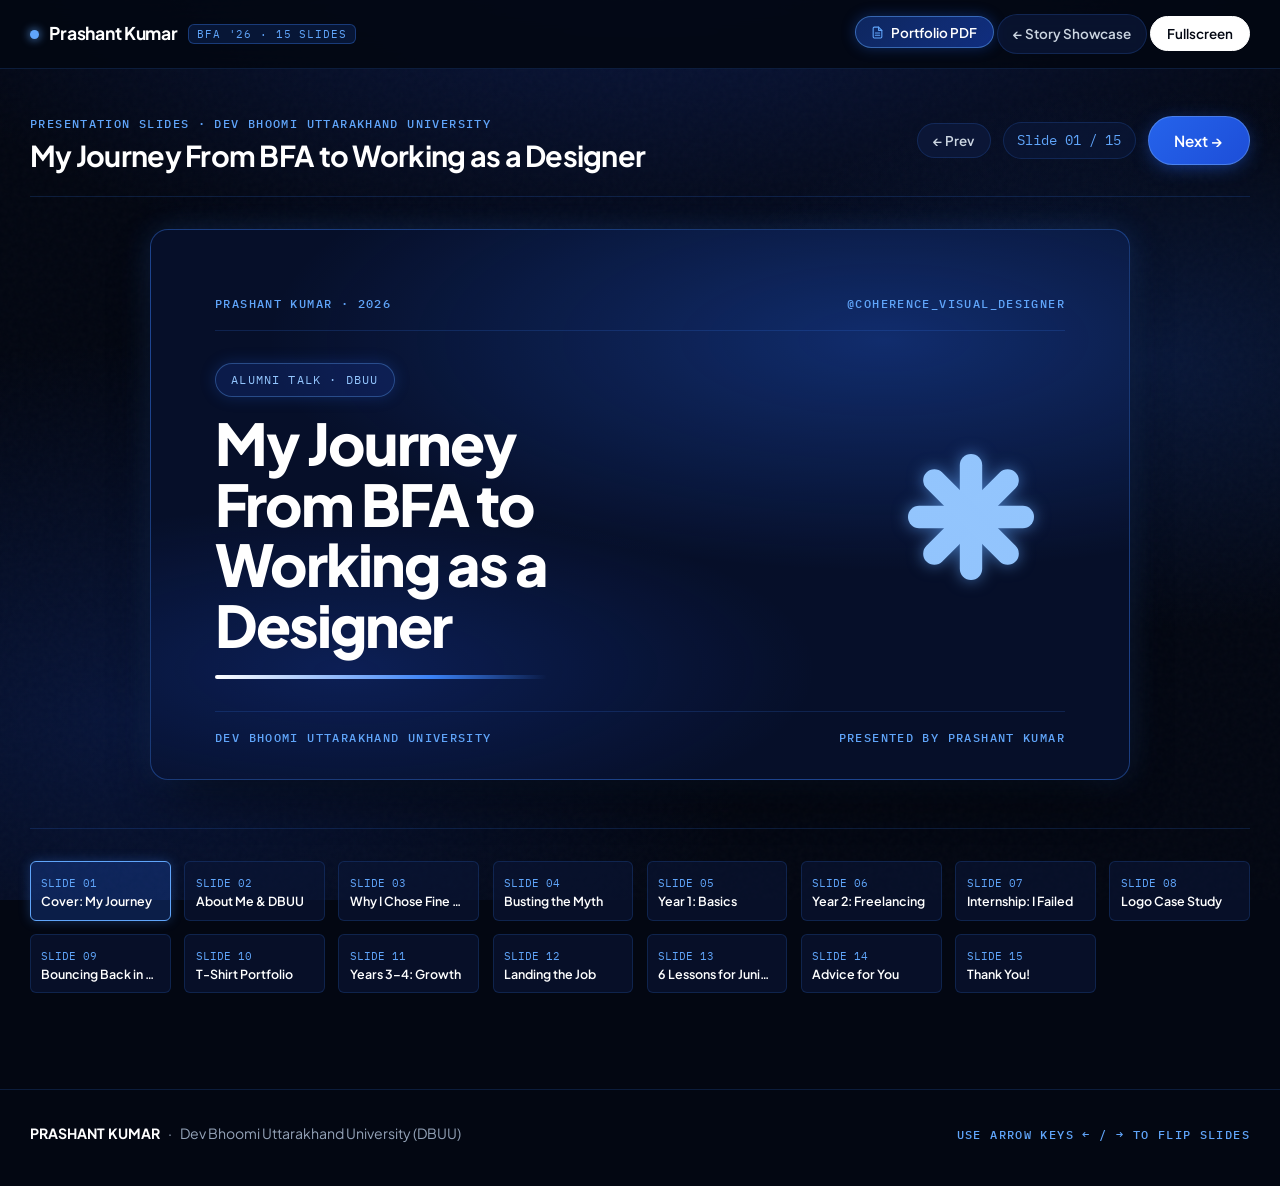
==== commit 37346235: "third-commit" ====
--- a/presentation.html
+++ b/presentation.html
@@ -6,14 +6,14 @@
     <title>Presentation Deck — My Journey From BFA to Working as a Designer</title>
     <meta
       name="description"
-      content="15-Slide Presentation Deck delivered at Dev Bhoomi Uttarakhand University by Prashant Kumar Gaurav."
+      content="15-Slide Presentation Deck delivered at Dev Bhoomi Uttarakhand University by Prashant Kumar."
     />
 
-    <!-- Warm Editorial Typography -->
+    <!-- Modern Blue Agency Typography -->
     <link rel="preconnect" href="https://fonts.googleapis.com" />
     <link rel="preconnect" href="https://fonts.gstatic.com" crossorigin />
     <link
-      href="https://fonts.googleapis.com/css2?family=Fraunces:ital,opsz,wght@0,9..144,400;0,9..144,500;0,9..144,600;1,9..144,400;1,9..144,500&family=IBM+Plex+Mono:wght@400;500;600&family=Plus+Jakarta+Sans:wght@400;500;600;700&display=swap"
+      href="https://fonts.googleapis.com/css2?family=IBM+Plex+Mono:wght@400;500;600&family=Plus+Jakarta+Sans:wght@400;500;600;700;800&display=swap"
       rel="stylesheet"
     />
 
@@ -32,6 +32,15 @@
         </a>
 
         <div class="masthead__actions">
+          <button type="button" class="nav-pdf-btn" id="open-portfolio-pdf-btn" style="height: 32px;" title="Open Graphic Design Portfolio PDF">
+            <svg width="13" height="13" viewBox="0 0 24 24" fill="none" stroke="currentColor" stroke-width="2" stroke-linecap="round" stroke-linejoin="round" aria-hidden="true">
+              <path d="M14 2H6a2 2 0 0 0-2 2v16a2 2 0 0 0 2 2h12a2 2 0 0 0 2-2V8z"></path>
+              <polyline points="14 2 14 8 20 8"></polyline>
+              <line x1="16" y1="13" x2="8" y2="13"></line>
+              <line x1="16" y1="17" x2="8" y2="17"></line>
+            </svg>
+            <span>Portfolio PDF</span>
+          </button>
           <a href="index.html" class="btn-ghost masthead__action-btn">
             <span>← Story Showcase</span>
           </a>
@@ -71,17 +80,34 @@
             <span class="mono-label">PRASHANT KUMAR · 2026</span>
             <span class="mono-label">@coherence_visual_designer</span>
           </div>
-          <div class="slide-frame__body" style="justify-content: center;">
-            <span class="alumni-pill" style="align-self: flex-start; margin-bottom: 1rem;">
-              Alumni Talk · DBUU
-            </span>
-            <h2 class="hero__headline" style="font-size: clamp(2.4rem, 4.5vw, 3.8rem); margin-bottom: 1rem;">
-              My Journey<br />From BFA to<br />Working as a<br />Designer
-            </h2>
+          <div class="slide-frame__body" style="display: flex; flex-direction: row; align-items: center; justify-content: space-between; gap: 2rem;">
+            <div>
+              <span class="alumni-pill" style="align-self: flex-start; margin-bottom: 1rem;">
+                Alumni Talk · DBUU
+              </span>
+              <h2 class="hero__headline" style="font-size: clamp(2.4rem, 4.5vw, 3.8rem); margin-bottom: 1rem;">
+                My Journey<br />From BFA to<br />Working as a<br />Designer
+              </h2>
+              <div class="pdf-gradient-bar" style="margin-bottom: 0;"></div>
+            </div>
+            <div style="flex-shrink: 0; padding-right: 1.5rem;">
+              <svg class="pdf-asterisk" style="width: 140px; height: 140px;" viewBox="0 0 100 100" fill="none" aria-hidden="true">
+                <rect x="42" y="5" width="16" height="90" rx="8" fill="url(#deck-star-grad)"/>
+                <rect x="5" y="42" width="90" height="16" rx="8" fill="url(#deck-star-grad)"/>
+                <rect x="42" y="5" width="16" height="90" rx="8" transform="rotate(45 50 50)" fill="url(#deck-star-grad)"/>
+                <rect x="42" y="5" width="16" height="90" rx="8" transform="rotate(-45 50 50)" fill="url(#deck-star-grad)"/>
+                <defs>
+                  <linearGradient id="deck-star-grad" x1="0" y1="0" x2="100" y2="100">
+                    <stop stop-color="#93C5FD"/>
+                    <stop offset="1" stop-color="#2563EB"/>
+                  </linearGradient>
+                </defs>
+              </svg>
+            </div>
           </div>
           <div class="slide-frame__footer">
             <span class="mono-label">DEV BHOOMI UTTARAKHAND UNIVERSITY</span>
-            <span class="mono-label">PRESENTED BY PRASHANT KUMAR GAURAV</span>
+            <span class="mono-label">PRESENTED BY PRASHANT KUMAR</span>
           </div>
         </article>
 
@@ -162,7 +188,8 @@
             <span class="mono-label">REALITY CHECK</span>
           </div>
           <div class="slide-frame__body">
-            <h2 class="hero__headline" style="font-size: clamp(2.2rem, 3.8vw, 3.2rem); margin-bottom: 0.5rem; color: var(--accent-dark);">
+            <div class="pdf-gradient-bar" style="margin-top: 0; margin-bottom: 1.5rem;"></div>
+            <h2 class="hero__headline" style="font-size: clamp(2.2rem, 3.8vw, 3.2rem); margin-bottom: 0.5rem; color: #ffffff;">
               “There is no scope in Fine Arts.”
             </h2>
             <p class="mono-label" style="margin-bottom: 2rem;">
@@ -170,8 +197,8 @@
             </p>
             <div style="display: grid; grid-template-columns: repeat(2, 1fr); gap: 1.5rem;">
               <div class="myth-card" style="padding: 1.75rem;">
-                <span class="mono-label" style="color: var(--accent);">INSIGHT 01</span>
-                <h3 style="font-family: var(--font-serif); font-size: 1.45rem; margin: 0.5rem 0;">
+                <span class="mono-label" style="color: var(--accent-blue-bright);">INSIGHT 01</span>
+                <h3 style="font-family: var(--font-sans); font-size: 1.45rem; margin: 0.5rem 0;">
                   Scope depends on skill, not just a degree.
                 </h3>
                 <p style="color: var(--ink-secondary); margin: 0;">
@@ -179,8 +206,8 @@
                 </p>
               </div>
               <div class="myth-card" style="padding: 1.75rem;">
-                <span class="mono-label" style="color: var(--accent);">INSIGHT 02</span>
-                <h3 style="font-family: var(--font-serif); font-size: 1.45rem; margin: 0.5rem 0;">
+                <span class="mono-label" style="color: var(--accent-blue-bright);">INSIGHT 02</span>
+                <h3 style="font-family: var(--font-sans); font-size: 1.45rem; margin: 0.5rem 0;">
                   Design &amp; branding are in demand everywhere.
                 </h3>
                 <p style="color: var(--ink-secondary); margin: 0;">
@@ -190,7 +217,7 @@
             </div>
           </div>
           <div class="slide-frame__footer">
-            <span class="mono-label">PRASHANT KUMAR GAURAV</span>
+            <span class="mono-label">PRASHANT KUMAR</span>
             <span class="mono-label">MARKET DEMAND</span>
           </div>
         </article>
@@ -202,27 +229,27 @@
             <span class="mono-label">YEAR 01 · 2022</span>
           </div>
           <div class="slide-frame__body">
-            <span class="mono-label" style="color: var(--accent);">TIMELINE · 01</span>
+            <span class="mono-label" style="color: var(--accent-blue-bright);">TIMELINE · 01</span>
             <h2 class="hero__headline" style="font-size: 2.6rem; margin-bottom: 2rem;">
               Year 1: Learning the Basics
             </h2>
             <div style="display: grid; grid-template-columns: repeat(3, 1fr); gap: 1.5rem;">
               <div class="lesson-box">
-                <span class="mono-label" style="color: var(--accent);">01 · ART BASICS</span>
+                <span class="mono-label" style="color: var(--accent-blue-bright);">01 · ART BASICS</span>
                 <h3 class="lesson-box__title">Foundations</h3>
                 <p class="lesson-box__body">
                   Mastering drawing, color theory, human anatomy, proportion, and paper composition.
                 </p>
               </div>
               <div class="lesson-box">
-                <span class="mono-label" style="color: var(--accent);">02 · SOFTWARE</span>
+                <span class="mono-label" style="color: var(--accent-blue-bright);">02 · SOFTWARE</span>
                 <h3 class="lesson-box__title">Digital Transition</h3>
                 <p class="lesson-box__body">
                   Exploring Adobe Photoshop, Illustrator, and transferring analog art into digital vector and raster workflows.
                 </p>
               </div>
-              <div class="lesson-box" style="border-left: 3px solid var(--accent);">
-                <span class="mono-label" style="color: var(--accent-dark);">CORE LESSON</span>
+              <div class="lesson-box" style="border-left: 3px solid var(--accent-blue-bright);">
+                <span class="mono-label" style="color: var(--accent-blue-bright);">CORE LESSON</span>
                 <h3 class="lesson-box__title">Build Fundamentals</h3>
                 <p class="lesson-box__body">
                   Build strong fundamentals before chasing trendy software effects.
@@ -243,14 +270,14 @@
             <span class="mono-label">YEAR 02 · 2023</span>
           </div>
           <div class="slide-frame__body">
-            <span class="mono-label" style="color: var(--accent);">TIMELINE · 02</span>
+            <span class="mono-label" style="color: var(--accent-blue-bright);">TIMELINE · 02</span>
             <h2 class="hero__headline" style="font-size: 2.6rem; margin-bottom: 1.5rem;">
               Year 2: First Freelance Steps
             </h2>
             <div style="display: grid; grid-template-columns: repeat(2, 1fr); gap: 2rem; margin-bottom: 1.5rem;">
               <div class="myth-card">
                 <span class="mono-label">EARLY COMMISSIONS</span>
-                <h3 style="font-family: var(--font-serif); font-size: 1.35rem; margin: 0.4rem 0;">
+                <h3 style="font-family: var(--font-sans); font-size: 1.35rem; margin: 0.4rem 0;">
                   Early Projects
                 </h3>
                 <p style="color: var(--ink-secondary); margin: 0;">
@@ -259,7 +286,7 @@
               </div>
               <div class="myth-card">
                 <span class="mono-label">NETWORK ACQUISITION</span>
-                <h3 style="font-family: var(--font-serif); font-size: 1.35rem; margin: 0.4rem 0;">
+                <h3 style="font-family: var(--font-sans); font-size: 1.35rem; margin: 0.4rem 0;">
                   First Clients
                 </h3>
                 <p style="color: var(--ink-secondary); margin: 0;">
@@ -285,29 +312,29 @@
             <span class="mono-label">THE REALITY CHECK</span>
           </div>
           <div class="slide-frame__body">
-            <span class="alumni-pill" style="align-self: flex-start; margin-bottom: 1rem; background: rgba(184, 74, 39, 0.15);">
+            <span class="alumni-pill" style="align-self: flex-start; margin-bottom: 1rem; background: rgba(59, 130, 246, 0.25);">
               Critical Turning Point
             </span>
-            <h2 class="hero__headline" style="font-size: clamp(2.4rem, 4vw, 3.4rem); margin-bottom: 2rem; color: var(--accent-dark);">
+            <h2 class="hero__headline" style="font-size: clamp(2.4rem, 4vw, 3.4rem); margin-bottom: 2rem; color: var(--accent-blue-bright);">
               My First Internship: I Failed
             </h2>
             <div style="display: grid; grid-template-columns: repeat(3, 1fr); gap: 1.5rem;">
               <div class="lesson-box">
-                <span class="mono-label" style="color: var(--accent);">THE SETBACK</span>
+                <span class="mono-label" style="color: var(--accent-blue-bright);">THE SETBACK</span>
                 <h3 class="lesson-box__title">Initial Role</h3>
                 <p class="lesson-box__body">
                   The initial studio internship did not work out as planned and ended prematurely.
                 </p>
               </div>
               <div class="lesson-box">
-                <span class="mono-label" style="color: var(--accent);">THE REALITY CHECK</span>
+                <span class="mono-label" style="color: var(--accent-blue-bright);">THE REALITY CHECK</span>
                 <h3 class="lesson-box__title">Skill Gaps</h3>
                 <p class="lesson-box__body">
                   Lacked professional agency readiness, core client communication, and commercial production speed.
                 </p>
               </div>
-              <div class="lesson-box" style="border-left: 3px solid var(--accent);">
-                <span class="mono-label" style="color: var(--accent-dark);">THE CORE LESSON</span>
+              <div class="lesson-box" style="border-left: 3px solid var(--accent-blue-bright);">
+                <span class="mono-label" style="color: var(--accent-blue-bright);">THE CORE LESSON</span>
                 <h3 class="lesson-box__title">Critical Feedback</h3>
                 <p class="lesson-box__body">
                   Failure is critical diagnostic feedback, not the end of the road.
@@ -317,7 +344,7 @@
           </div>
           <div class="slide-frame__footer">
             <span class="mono-label">RESILIENCE</span>
-            <span class="mono-label">PRASHANT KUMAR GAURAV</span>
+            <span class="mono-label">PRASHANT KUMAR</span>
           </div>
         </article>
 
@@ -328,7 +355,7 @@
             <span class="mono-label">BRAND IDENTITY</span>
           </div>
           <div class="slide-frame__body">
-            <span class="mono-label" style="color: var(--accent);">DESIGN METHODOLOGY</span>
+            <span class="mono-label" style="color: var(--accent-blue-bright);">DESIGN METHODOLOGY</span>
             <h2 class="hero__headline" style="font-size: 2.4rem; margin-bottom: 1.5rem;">
               Idea Behind the Logo (Night Club)
             </h2>
@@ -372,32 +399,32 @@
             <span class="mono-label">DELHI NCR CHAPTER</span>
           </div>
           <div class="slide-frame__body">
-            <span class="mono-label" style="color: var(--accent);">AGENCY EXPERIENCE</span>
+            <span class="mono-label" style="color: var(--accent-blue-bright);">AGENCY EXPERIENCE</span>
             <h2 class="hero__headline" style="font-size: 2.6rem; margin-bottom: 2rem;">
               Bouncing Back in Delhi
             </h2>
             <div style="display: grid; grid-template-columns: repeat(2, 1fr); gap: 1.5rem;">
               <div class="myth-card">
-                <span class="mono-label" style="color: var(--accent);">01</span>
-                <h3 style="font-family: var(--font-serif); font-size: 1.35rem; margin: 0.4rem 0;">
+                <span class="mono-label" style="color: var(--accent-blue-bright);">01</span>
+                <h3 style="font-family: var(--font-sans); font-size: 1.35rem; margin: 0.4rem 0;">
                   Applied again and hired as a T-shirt graphic designer.
                 </h3>
               </div>
               <div class="myth-card">
-                <span class="mono-label" style="color: var(--accent);">02</span>
-                <h3 style="font-family: var(--font-serif); font-size: 1.35rem; margin: 0.4rem 0;">
+                <span class="mono-label" style="color: var(--accent-blue-bright);">02</span>
+                <h3 style="font-family: var(--font-sans); font-size: 1.35rem; margin: 0.4rem 0;">
                   Learned real agency deadlines and team dynamics.
                 </h3>
               </div>
               <div class="myth-card">
-                <span class="mono-label" style="color: var(--accent);">03</span>
-                <h3 style="font-family: var(--font-serif); font-size: 1.35rem; margin: 0.4rem 0;">
+                <span class="mono-label" style="color: var(--accent-blue-bright);">03</span>
+                <h3 style="font-family: var(--font-sans); font-size: 1.35rem; margin: 0.4rem 0;">
                   Mastered print-ready specs, color separations, and client expectations.
                 </h3>
               </div>
               <div class="myth-card">
-                <span class="mono-label" style="color: var(--accent);">04</span>
-                <h3 style="font-family: var(--font-serif); font-size: 1.35rem; margin: 0.4rem 0;">
+                <span class="mono-label" style="color: var(--accent-blue-bright);">04</span>
+                <h3 style="font-family: var(--font-sans); font-size: 1.35rem; margin: 0.4rem 0;">
                   A second chance in a new city restores confidence.
                 </h3>
               </div>
@@ -451,27 +478,27 @@
             <span class="mono-label">YEARS 03 — 04 · 2024 — 2026</span>
           </div>
           <div class="slide-frame__body">
-            <span class="mono-label" style="color: var(--accent);">TIMELINE</span>
+            <span class="mono-label" style="color: var(--accent-blue-bright);">TIMELINE</span>
             <h2 class="hero__headline" style="font-size: 2.6rem; margin-bottom: 2rem;">
               Years 3–4: Growth
             </h2>
             <div style="display: grid; grid-template-columns: repeat(3, 1fr); gap: 1.5rem;">
               <div class="lesson-box">
-                <span class="mono-label" style="color: var(--accent);">PORTFOLIO</span>
+                <span class="mono-label" style="color: var(--accent-blue-bright);">PORTFOLIO</span>
                 <h3 class="lesson-box__title">Real Client Work</h3>
                 <p class="lesson-box__body">
                   Built purely from real client work, actual commercial garments, and live branding briefs.
                 </p>
               </div>
               <div class="lesson-box">
-                <span class="mono-label" style="color: var(--accent);">BUSINESS</span>
+                <span class="mono-label" style="color: var(--accent-blue-bright);">BUSINESS</span>
                 <h3 class="lesson-box__title">Agency Standards</h3>
                 <p class="lesson-box__body">
                   Handled strict production deadlines, client feedback rounds, and freelance pricing.
                 </p>
               </div>
-              <div class="lesson-box" style="border-left: 3px solid var(--accent);">
-                <span class="mono-label" style="color: var(--accent-dark);">CORE LESSON</span>
+              <div class="lesson-box" style="border-left: 3px solid var(--accent-blue-bright);">
+                <span class="mono-label" style="color: var(--accent-blue-bright);">CORE LESSON</span>
                 <h3 class="lesson-box__title">Consistent Practice</h3>
                 <p class="lesson-box__body">
                   Consistent practice beats waiting for perfection every single time.
@@ -494,7 +521,7 @@
           <div class="slide-frame__body">
             <div style="display: grid; grid-template-columns: 1fr 240px; gap: 2rem; align-items: center;">
               <div>
-                <span class="mono-label" style="color: var(--accent);">THE GOAL ACHIEVED</span>
+                <span class="mono-label" style="color: var(--accent-blue-bright);">THE GOAL ACHIEVED</span>
                 <h2 class="hero__headline" style="font-size: 2.6rem; margin: 0.4rem 0 1rem;">
                   Landing the Job
                 </h2>
@@ -554,7 +581,7 @@
           </div>
           <div class="slide-frame__footer">
             <span class="mono-label">PRACTICAL ADVICE</span>
-            <span class="mono-label">PRASHANT KUMAR GAURAV</span>
+            <span class="mono-label">PRASHANT KUMAR</span>
           </div>
         </article>
 
@@ -570,25 +597,25 @@
             </h2>
             <div style="display: grid; grid-template-columns: repeat(2, 1fr); gap: 1.25rem;">
               <div class="myth-card" style="padding: 1.35rem;">
-                <span class="mono-label" style="color: var(--accent);">RULE 01</span>
+                <span class="mono-label" style="color: var(--accent-blue-bright);">RULE 01</span>
                 <p style="margin: 0.4rem 0 0; font-size: 1.05rem; font-weight: 500;">
                   Choose a course you enjoy, then outwork everyone.
                 </p>
               </div>
               <div class="myth-card" style="padding: 1.35rem;">
-                <span class="mono-label" style="color: var(--accent);">RULE 02</span>
+                <span class="mono-label" style="color: var(--accent-blue-bright);">RULE 02</span>
                 <p style="margin: 0.4rem 0 0; font-size: 1.05rem; font-weight: 500;">
                   Post work online and share it publicly.
                 </p>
               </div>
               <div class="myth-card" style="padding: 1.35rem;">
-                <span class="mono-label" style="color: var(--accent);">RULE 03</span>
+                <span class="mono-label" style="color: var(--accent-blue-bright);">RULE 03</span>
                 <p style="margin: 0.4rem 0 0; font-size: 1.05rem; font-weight: 500;">
                   Say yes to small projects; they lead to bigger ones.
                 </p>
               </div>
               <div class="myth-card" style="padding: 1.35rem;">
-                <span class="mono-label" style="color: var(--accent);">RULE 04</span>
+                <span class="mono-label" style="color: var(--accent-blue-bright);">RULE 04</span>
                 <p style="margin: 0.4rem 0 0; font-size: 1.05rem; font-weight: 500;">
                   Be strictly patient. True results take time.
                 </p>
@@ -607,11 +634,23 @@
             <span class="mono-label">PRASHANT KUMAR</span>
             <span class="mono-label">@coherence_visual_designer</span>
           </div>
-          <div class="slide-frame__body" style="text-align: center; align-items: center; justify-content: center;">
-            <h2 class="hero__headline" style="font-size: clamp(3rem, 6vw, 4.8rem); margin-bottom: 1rem;">
+          <div class="slide-frame__body" style="text-align: center; align-items: center; justify-content: center; position: relative;">
+            <svg class="pdf-asterisk" style="width: 110px; height: 110px; position: absolute; right: 2rem; top: 0;" viewBox="0 0 100 100" fill="none" aria-hidden="true">
+              <rect x="42" y="5" width="16" height="90" rx="8" fill="url(#thankyou-star-grad)"/>
+              <rect x="5" y="42" width="90" height="16" rx="8" fill="url(#thankyou-star-grad)"/>
+              <rect x="42" y="5" width="16" height="90" rx="8" transform="rotate(45 50 50)" fill="url(#thankyou-star-grad)"/>
+              <rect x="42" y="5" width="16" height="90" rx="8" transform="rotate(-45 50 50)" fill="url(#thankyou-star-grad)"/>
+              <defs>
+                <linearGradient id="thankyou-star-grad" x1="0" y1="0" x2="100" y2="100">
+                  <stop stop-color="#93C5FD"/>
+                  <stop offset="1" stop-color="#2563EB"/>
+                </linearGradient>
+              </defs>
+            </svg>
+            <h2 class="hero__headline" style="font-size: clamp(3rem, 6vw, 4.8rem); margin-bottom: 0.8rem;">
               Thank You!
             </h2>
-            <blockquote style="font-family: var(--font-serif); font-size: clamp(1.6rem, 3vw, 2.4rem); color: var(--accent-dark); max-width: 24ch; margin: 0 auto 2rem;">
+            <blockquote style="font-family: var(--font-sans); font-weight: 700; font-size: clamp(1.6rem, 3vw, 2.4rem); color: var(--accent-blue-bright); max-width: 24ch; margin: 0 auto 2rem;">
               “Failure didn't stop me, it shaped me.”
             </blockquote>
             <div style="display: flex; gap: 1rem; justify-content: center;">
@@ -625,7 +664,7 @@
           </div>
           <div class="slide-frame__footer">
             <span class="mono-label">DEV BHOOMI UTTARAKHAND UNIVERSITY</span>
-            <span class="mono-label">PRESENTED BY PRASHANT KUMAR GAURAV</span>
+            <span class="mono-label">PRESENTED BY PRASHANT KUMAR</span>
           </div>
         </article>
       </div>
@@ -637,7 +676,7 @@
     <footer class="colophon">
       <div class="container colophon__inner">
         <div class="colophon__left">
-          <span class="colophon__title">Prashant Kumar Gaurav</span>
+          <span class="colophon__title">PRASHANT KUMAR</span>
           <span class="colophon__sep" aria-hidden="true">·</span>
           <span>Dev Bhoomi Uttarakhand University (DBUU)</span>
         </div>
@@ -647,6 +686,61 @@
       </div>
     </footer>
 
+    <!-- FULLSCREEN PORTFOLIO PDF VIEWER WITH TOP-RIGHT CROSS BAR -->
+    <div
+      class="pdf-modal-backdrop"
+      id="portfolio-pdf-modal"
+      hidden
+      role="dialog"
+      aria-modal="true"
+      aria-label="Graphic Design Portfolio PDF Viewer"
+    >
+      <div class="pdf-modal-container">
+        <div class="pdf-modal-topbar">
+          <div class="pdf-modal-title-wrap">
+            <span class="mono-label">PORTFOLIO VIEWER</span>
+            <span class="pdf-modal-filename">Graphic Design Portfolio (prashant).pdf</span>
+          </div>
+          <div class="pdf-modal-actions">
+            <a
+              href="Graphic%20Design%20Portfolio%20(prashant).pdf"
+              target="_blank"
+              rel="noopener noreferrer"
+              class="pdf-modal-action-btn"
+              title="Open PDF in new browser tab"
+            >
+              <svg width="13" height="13" viewBox="0 0 24 24" fill="none" stroke="currentColor" stroke-width="2" stroke-linecap="round" stroke-linejoin="round" aria-hidden="true">
+                <path d="M18 13v6a2 2 0 0 1-2 2H5a2 2 0 0 1-2-2V8a2 2 0 0 1 2-2h6"></path>
+                <polyline points="15 3 21 3 21 9"></polyline>
+                <line x1="10" y1="14" x2="21" y2="3"></line>
+              </svg>
+              <span>Open in New Tab</span>
+            </a>
+            <button
+              type="button"
+              class="pdf-modal-close-btn"
+              id="close-portfolio-pdf-btn"
+              aria-label="Close PDF viewer (Esc)"
+              title="Close (Esc)"
+            >
+              <svg width="18" height="18" viewBox="0 0 24 24" fill="none" stroke="currentColor" stroke-width="2.3" stroke-linecap="round" stroke-linejoin="round" aria-hidden="true">
+                <line x1="18" y1="6" x2="6" y2="18"></line>
+                <line x1="6" y1="6" x2="18" y2="18"></line>
+              </svg>
+            </button>
+          </div>
+        </div>
+        <div class="pdf-modal-content">
+          <iframe
+            id="portfolio-pdf-iframe"
+            data-src="Graphic%20Design%20Portfolio%20(prashant).pdf#view=FitH"
+            title="Graphic Design Portfolio PDF"
+            class="pdf-viewer-iframe"
+          ></iframe>
+        </div>
+      </div>
+    </div>
+
     <script>
       (function () {
         const totalSlides = 15;
@@ -657,6 +751,33 @@
         const nextBtn = document.getElementById("deck-next-btn");
         const thumbsNav = document.getElementById("deck-thumbs-nav");
         const fsBtn = document.getElementById("deck-fullscreen-btn");
+
+        // Portfolio PDF Modal
+        const pdfModal = document.getElementById("portfolio-pdf-modal");
+        const openPdfBtn = document.getElementById("open-portfolio-pdf-btn");
+        const closePdfBtn = document.getElementById("close-portfolio-pdf-btn");
+        const pdfIframe = document.getElementById("portfolio-pdf-iframe");
+
+        if (pdfModal && openPdfBtn) {
+          openPdfBtn.addEventListener("click", () => {
+            if (pdfIframe && !pdfIframe.src && pdfIframe.dataset.src) {
+              pdfIframe.src = pdfIframe.dataset.src;
+            }
+            pdfModal.hidden = false;
+            document.body.style.overflow = "hidden";
+            closePdfBtn?.focus();
+          });
+          closePdfBtn?.addEventListener("click", () => {
+            pdfModal.hidden = true;
+            document.body.style.overflow = "";
+          });
+          pdfModal.addEventListener("click", (e) => {
+            if (e.target === pdfModal) {
+              pdfModal.hidden = true;
+              document.body.style.overflow = "";
+            }
+          });
+        }
 
         const slideTitles = [
           "Cover: My Journey",
--- a/styles.css
+++ b/styles.css
@@ -1,40 +1,46 @@
 /* ==========================================================================
-   WARM EDITORIAL SPEAKER SHOWCASE — EXTENDED STYLESHEET
-   Preserving: Alabaster Paper, Warm Linen, Espresso Ink & Collegiate Terracotta
+   BLUE & WHITE GRADIENT MODERN MARKETING AGENCY / STUDIO THEME
+   Directly matching: "Blue and White Gradient Modern Marketing Agency Profile"
+   Palette: Deep Midnight Blue, Electric Cobalt, Neon Cyan & Crisp White
    ========================================================================== */
 
 :root {
-  --bg-paper: #faf7f2;
-  --bg-linen: #f2ebe0;
-  --bg-card: #fffdf9;
-  --bg-tint: #f6efe4;
-
-  --ink-primary: #1c1917;
-  --ink-secondary: #4e4944;
-  --ink-muted: #78716c;
-
-  --accent: #b84a27;
-  --accent-dark: #93381b;
-  --accent-soft: rgba(184, 74, 39, 0.1);
-  --accent-border: rgba(184, 74, 39, 0.32);
-
-  --rule: rgba(28, 25, 23, 0.13);
-  --rule-strong: rgba(28, 25, 23, 0.28);
-
-  --font-serif: "Fraunces", Georgia, "Times New Roman", serif;
-  --font-sans: "Plus Jakarta Sans", -apple-system, BlinkMacSystemFont, "Segoe UI", sans-serif;
+  --bg-page: #030712;
+  --bg-page-secondary: #050d22;
+  --bg-card: rgba(10, 23, 56, 0.72);
+  --bg-card-hover: rgba(14, 32, 78, 0.85);
+  --bg-card-solid: #09173b;
+  --bg-tint: rgba(37, 99, 235, 0.12);
+  --bg-glow: rgba(59, 130, 246, 0.15);
+
+  --ink-primary: #ffffff;
+  --ink-secondary: #cbd5e1;
+  --ink-muted: #94a3b8;
+  --ink-faint: #64748b;
+
+  --accent-blue: #3b82f6;
+  --accent-blue-bright: #60a5fa;
+  --accent-blue-deep: #1d4ed8;
+  --accent-cyan: #38bdf8;
+  --accent-glow: rgba(59, 130, 246, 0.4);
+
+  --rule: rgba(59, 130, 246, 0.18);
+  --rule-strong: rgba(59, 130, 246, 0.38);
+  --rule-white: rgba(255, 255, 255, 0.12);
+
+  --font-sans: "Plus Jakarta Sans", -apple-system, BlinkMacSystemFont, "Segoe UI", Roboto, sans-serif;
   --font-mono: "IBM Plex Mono", ui-monospace, SFMono-Regular, Menlo, monospace;
 
-  --radius-sm: 4px;
-  --radius-md: 10px;
-  --radius-lg: 16px;
+  --radius-sm: 6px;
+  --radius-md: 12px;
+  --radius-lg: 18px;
   --radius-pill: 999px;
 
-  --shadow-soft: 0 10px 30px -16px rgba(28, 25, 23, 0.14);
-  --shadow-float: 0 20px 50px -15px rgba(28, 25, 23, 0.25);
+  --shadow-soft: 0 10px 30px -10px rgba(0, 0, 0, 0.65), 0 0 20px -5px rgba(37, 99, 235, 0.18);
+  --shadow-float: 0 20px 50px -15px rgba(0, 0, 0, 0.85), 0 0 35px -5px rgba(59, 130, 246, 0.3);
 
   --container-max: 1220px;
-  --ease-editorial: cubic-bezier(0.22, 1, 0.36, 1);
+  --ease-modern: cubic-bezier(0.16, 1, 0.3, 1);
 }
 
 /* Reset & Base */
@@ -53,17 +59,22 @@
 
 body {
   margin: 0;
-  background-color: var(--bg-paper);
-  color: var(--ink-primary);
+  background-color: var(--bg-page);
+  color: var(--ink-secondary);
   font-family: var(--font-sans);
   line-height: 1.68;
   overflow-x: hidden;
-  transition: font-size 0.25s var(--ease-editorial);
+  background-image:
+    radial-gradient(ellipse 90% 60% at 50% -10%, rgba(30, 64, 175, 0.35), transparent 70%),
+    radial-gradient(ellipse 60% 50% at 90% 40%, rgba(37, 99, 235, 0.18), transparent 60%),
+    radial-gradient(ellipse 70% 60% at 10% 80%, rgba(29, 78, 216, 0.2), transparent 70%);
+  background-attachment: fixed;
+  background-repeat: no-repeat;
+  transition: font-size 0.25s var(--ease-modern);
 }
 
 body.stage-mode {
   font-size: 18px;
-  background-color: #fbf9f4;
 }
 
 img {
@@ -87,21 +98,21 @@
 }
 
 ::selection {
-  background: var(--accent-soft);
-  color: var(--ink-primary);
-}
-
-/* Subtle tactile paper texture overlay */
+  background: rgba(59, 130, 246, 0.4);
+  color: #ffffff;
+}
+
+/* Ambient glow & backdrop overlay */
 .paper-grain {
   position: fixed;
   inset: 0;
   pointer-events: none;
-  z-index: 900;
-  opacity: 0.03;
-  background-image: url("data:image/svg+xml,%3Csvg viewBox='0 0 200 200' xmlns='http://www.w3.org/2000/svg'%3E%3Cfilter id='n'%3E%3CfeTurbulence type='fractalNoise' baseFrequency='0.85' numOctaves='3' stitchTiles='stitch'/%3E%3C/filter%3E%3Crect width='100%25' height='100%25' filter='url(%23n)'/%3E%3C/svg%3E");
-}
-
-/* Top Reading Progress Hairline */
+  z-index: 1;
+  opacity: 0.025;
+  background-image: url("data:image/svg+xml,%3Csvg viewBox='0 0 200 200' xmlns='http://www.w3.org/2000/svg'%3E%3Cfilter id='n'%3E%3CfeTurbulence type='fractalNoise' baseFrequency='0.9' numOctaves='3' stitchTiles='stitch'/%3E%3C/filter%3E%3Crect width='100%25' height='100%25' filter='url(%23n)'/%3E%3C/svg%3E");
+}
+
+/* Top Reading Progress Line (Electric Blue) */
 .reading-progress {
   position: fixed;
   top: 0;
@@ -115,7 +126,8 @@
 .reading-progress__bar {
   height: 100%;
   width: 0%;
-  background: var(--accent);
+  background: linear-gradient(90deg, #3b82f6, #60a5fa, #93c5fd);
+  box-shadow: 0 0 10px rgba(96, 165, 250, 0.8);
   transition: width 0.08s linear;
 }
 
@@ -123,15 +135,17 @@
 .container {
   width: min(100% - 2.5rem, var(--container-max));
   margin-inline: auto;
+  position: relative;
+  z-index: 2;
 }
 
 .mono-label {
   font-family: var(--font-mono);
   font-size: 0.72rem;
   font-weight: 500;
-  letter-spacing: 0.11em;
+  letter-spacing: 0.12em;
   text-transform: uppercase;
-  color: var(--ink-muted);
+  color: var(--accent-blue-bright);
 }
 
 .editorial-rule {
@@ -155,11 +169,11 @@
 }
 
 .section-heading {
-  font-family: var(--font-serif);
-  font-weight: 500;
-  font-size: clamp(2rem, 3.8vw, 3.15rem);
-  line-height: 1.12;
-  letter-spacing: -0.02em;
+  font-family: var(--font-sans);
+  font-weight: 700;
+  font-size: clamp(2rem, 3.8vw, 3.2rem);
+  line-height: 1.15;
+  letter-spacing: -0.025em;
   margin: 0 0 0.9rem;
   color: var(--ink-primary);
 }
@@ -169,10 +183,30 @@
   font-size: 1.05rem;
   color: var(--ink-secondary);
   max-width: 60ch;
+  line-height: 1.6;
+}
+
+/* Signature PDF Gradient Bar */
+.pdf-gradient-bar {
+  height: 4px;
+  width: 100%;
+  max-width: 420px;
+  background: linear-gradient(90deg, #ffffff 0%, #3b82f6 65%, transparent 100%);
+  border-radius: var(--radius-pill);
+  margin: 1.25rem 0 2rem;
+}
+
+/* The PDF Star/Asterisk Emblem */
+.pdf-asterisk {
+  display: inline-block;
+  width: 28px;
+  height: 28px;
+  flex-shrink: 0;
+  filter: drop-shadow(0 0 8px rgba(96, 165, 250, 0.6));
 }
 
 /* ==========================================================================
-   BUTTONS
+   BUTTONS — MODERN SLICK PILLS
    ========================================================================== */
 .btn-primary,
 .btn-outline,
@@ -181,103 +215,107 @@
   display: inline-flex;
   align-items: center;
   justify-content: center;
-  gap: 0.45rem;
+  gap: 0.48rem;
   border-radius: var(--radius-pill);
-  font-weight: 500;
-  transition: transform 0.2s var(--ease-editorial), background-color 0.2s ease,
+  font-weight: 600;
+  transition: transform 0.2s var(--ease-modern), background-color 0.2s ease,
     border-color 0.2s ease, color 0.2s ease, box-shadow 0.2s ease;
   white-space: nowrap;
 }
 
 .btn-primary {
+  padding: 0.85rem 1.6rem;
+  background: linear-gradient(135deg, #2563eb 0%, #1d4ed8 100%);
+  color: #ffffff;
+  border: 1px solid rgba(147, 197, 253, 0.35);
+  font-size: 0.95rem;
+  box-shadow: 0 4px 20px -5px rgba(37, 99, 235, 0.7);
+}
+
+.btn-primary:hover {
+  background: linear-gradient(135deg, #3b82f6 0%, #2563eb 100%);
+  border-color: #93c5fd;
+  transform: translateY(-2px);
+  box-shadow: 0 8px 25px -5px rgba(59, 130, 246, 0.9);
+}
+
+.btn-outline {
   padding: 0.85rem 1.5rem;
-  background: var(--accent);
-  color: #fffdf9;
-  border: 1px solid var(--accent);
-  font-size: 0.95rem;
-}
-
-.btn-primary:hover {
-  background: var(--accent-dark);
-  border-color: var(--accent-dark);
-  transform: translateY(-1px);
-  box-shadow: 0 8px 20px -10px rgba(184, 74, 39, 0.55);
-}
-
-.btn-outline {
-  padding: 0.85rem 1.45rem;
-  background: transparent;
-  color: var(--ink-primary);
+  background: rgba(10, 23, 56, 0.6);
+  color: #ffffff;
   border: 1px solid var(--rule-strong);
   font-size: 0.95rem;
+  backdrop-filter: blur(10px);
 }
 
 .btn-outline:hover {
-  border-color: var(--ink-primary);
-  background: rgba(28, 25, 23, 0.04);
-  transform: translateY(-1px);
+  border-color: var(--accent-blue-bright);
+  background: rgba(30, 64, 175, 0.35);
+  transform: translateY(-2px);
+  box-shadow: 0 0 18px rgba(59, 130, 246, 0.35);
 }
 
 .btn-ink {
-  padding: 0.45rem 0.95rem;
-  background: var(--ink-primary);
-  color: var(--bg-paper);
-  border: 1px solid var(--ink-primary);
-  font-size: 0.82rem;
-  line-height: 1;
+  padding: 0.5rem 1rem;
+  background: #ffffff;
+  color: #030712;
+  border: 1px solid #ffffff;
+  font-size: 0.84rem;
+  font-weight: 600;
 }
 
 .btn-ink:hover {
-  background: var(--accent);
-  border-color: var(--accent);
+  background: var(--accent-blue-bright);
+  border-color: var(--accent-blue-bright);
+  color: #ffffff;
 }
 
 .btn-ghost {
-  padding: 0.45rem 0.85rem;
-  background: transparent;
+  padding: 0.48rem 0.95rem;
+  background: rgba(15, 30, 70, 0.55);
   color: var(--ink-secondary);
   border: 1px solid var(--rule);
-  font-size: 0.82rem;
-  line-height: 1;
+  font-size: 0.84rem;
+  backdrop-filter: blur(8px);
 }
 
 .btn-ghost:hover {
-  color: var(--ink-primary);
-  border-color: var(--rule-strong);
-  background: rgba(28, 25, 23, 0.03);
+  color: #ffffff;
+  border-color: var(--accent-blue-bright);
+  background: rgba(37, 99, 235, 0.25);
 }
 
 .btn-ghost[aria-pressed="true"] {
-  background: var(--accent-soft);
-  color: var(--accent-dark);
-  border-color: var(--accent-border);
+  background: var(--accent-blue-deep);
+  color: #ffffff;
+  border-color: var(--accent-blue-bright);
 }
 
 .link-inline {
   background: none;
   border: none;
   padding: 0;
-  color: var(--accent);
-  font-weight: 500;
-  font-size: 0.88rem;
+  color: var(--accent-blue-bright);
+  font-weight: 600;
+  font-size: 0.9rem;
   text-decoration: underline;
   text-underline-offset: 3px;
 }
 
 .link-inline:hover {
-  color: var(--accent-dark);
+  color: #ffffff;
 }
 
 /* ==========================================================================
-   MAGAZINE MASTHEAD NAVIGATION — CRISP ALIGNMENT & NO-WRAP
+   NAVIGATION MASTHEAD — SLEEK TRANSLUCENT GLASS
    ========================================================================== */
 .masthead {
   position: sticky;
   top: 0;
   z-index: 500;
-  background: rgba(250, 247, 242, 0.94);
-  backdrop-filter: blur(12px);
-  -webkit-backdrop-filter: blur(12px);
+  background: rgba(3, 7, 18, 0.88);
+  backdrop-filter: blur(16px);
+  -webkit-backdrop-filter: blur(16px);
   border-bottom: 1px solid var(--rule);
 }
 
@@ -285,14 +323,14 @@
   display: flex;
   align-items: center;
   justify-content: space-between;
-  gap: 1.25rem;
-  min-height: 4.15rem;
+  gap: 1.5rem;
+  min-height: 4.25rem;
 }
 
 .masthead__brand {
   display: inline-flex;
   align-items: center;
-  gap: 0.6rem;
+  gap: 0.65rem;
   flex-shrink: 0;
   white-space: nowrap;
 }
@@ -301,15 +339,17 @@
   width: 9px;
   height: 9px;
   border-radius: 50%;
-  background: var(--accent);
+  background: var(--accent-blue-bright);
+  box-shadow: 0 0 10px var(--accent-blue-bright);
   flex-shrink: 0;
 }
 
 .masthead__title {
-  font-family: var(--font-serif);
-  font-weight: 600;
-  font-size: 1.08rem;
-  letter-spacing: -0.01em;
+  font-family: var(--font-sans);
+  font-weight: 700;
+  font-size: 1.1rem;
+  letter-spacing: -0.015em;
+  color: #ffffff;
   white-space: nowrap;
   line-height: 1;
 }
@@ -318,9 +358,10 @@
   font-family: var(--font-mono);
   font-size: 0.68rem;
   letter-spacing: 0.08em;
-  color: var(--ink-muted);
-  padding: 0.18rem 0.48rem;
-  border: 1px solid var(--rule);
+  color: var(--accent-blue-bright);
+  background: rgba(37, 99, 235, 0.16);
+  padding: 0.2rem 0.5rem;
+  border: 1px solid rgba(59, 130, 246, 0.35);
   border-radius: var(--radius-sm);
   white-space: nowrap;
   line-height: 1;
@@ -331,14 +372,47 @@
 .masthead__nav {
   display: flex;
   align-items: center;
-  gap: 1.25rem;
+  gap: 1.35rem;
   flex-wrap: nowrap;
 }
 
+.nav-pdf-btn {
+  display: inline-flex;
+  align-items: center;
+  gap: 0.45rem;
+  padding: 0.42rem 0.95rem;
+  background: linear-gradient(135deg, rgba(37, 99, 235, 0.35), rgba(29, 78, 216, 0.55));
+  border: 1px solid rgba(96, 165, 250, 0.5);
+  border-radius: var(--radius-pill);
+  color: #ffffff;
+  font-size: 0.84rem;
+  font-weight: 600;
+  white-space: nowrap;
+  line-height: 1;
+  transition: all 0.2s var(--ease-modern);
+  box-shadow: 0 0 14px rgba(37, 99, 235, 0.35);
+  cursor: pointer;
+}
+
+.nav-pdf-btn:hover {
+  background: linear-gradient(135deg, #2563eb, #1d4ed8);
+  border-color: #93c5fd;
+  box-shadow: 0 0 20px rgba(59, 130, 246, 0.7);
+  transform: translateY(-1px);
+}
+
+.nav-pdf-btn svg {
+  color: var(--accent-blue-bright);
+}
+
+.nav-pdf-btn:hover svg {
+  color: #ffffff;
+}
+
 .masthead__nav a {
-  font-size: 0.86rem;
+  font-size: 0.88rem;
   font-weight: 500;
-  color: var(--ink-secondary);
+  color: var(--ink-muted);
   position: relative;
   padding-block: 0.35rem;
   white-space: nowrap;
@@ -352,40 +426,41 @@
   left: 0;
   right: 0;
   bottom: 0;
-  height: 1.5px;
-  background: var(--accent);
+  height: 2px;
+  background: linear-gradient(90deg, #3b82f6, #60a5fa);
   transform: scaleX(0);
   transform-origin: left;
-  transition: transform 0.25s var(--ease-editorial);
+  transition: transform 0.25s var(--ease-modern);
 }
 
 .masthead__nav a:hover {
-  color: var(--ink-primary);
+  color: #ffffff;
 }
 
 .masthead__nav a:hover::after {
   transform: scaleX(1);
 }
 
-.masthead__actions {
-  display: flex;
-  align-items: center;
-  gap: 0.45rem;
-  flex-shrink: 0;
-  white-space: nowrap;
-}
-
-.masthead__action-btn {
-  height: 32px;
-  padding: 0 0.75rem;
-}
-
 /* ==========================================================================
-   HERO: MAGAZINE COVER SPREAD
+   HERO: MODERN AGENCY KEYNOTE SPREAD
    ========================================================================== */
 .hero {
-  padding-top: 2.2rem;
-  padding-bottom: 5rem;
+  padding-top: 3rem;
+  padding-bottom: 5.5rem;
+  position: relative;
+}
+
+.hero::before {
+  content: "";
+  position: absolute;
+  top: 0;
+  right: 0;
+  width: 550px;
+  height: 550px;
+  background: radial-gradient(circle, rgba(37, 99, 235, 0.28) 0%, transparent 70%);
+  pointer-events: none;
+  filter: blur(50px);
+  z-index: 0;
 }
 
 .hero__meta-bar {
@@ -417,34 +492,33 @@
   gap: 0.5rem;
   font-family: var(--font-mono);
   font-size: 0.74rem;
-  letter-spacing: 0.09em;
+  letter-spacing: 0.1em;
   text-transform: uppercase;
-  color: var(--accent-dark);
-  background: var(--accent-soft);
-  border: 1px solid var(--accent-border);
-  padding: 0.36rem 0.85rem;
+  color: #93c5fd;
+  background: rgba(30, 64, 175, 0.25);
+  border: 1px solid rgba(96, 165, 250, 0.35);
+  padding: 0.4rem 0.95rem;
   border-radius: var(--radius-pill);
   margin-bottom: 1.45rem;
   white-space: nowrap;
+  box-shadow: 0 0 15px rgba(37, 99, 235, 0.25);
 }
 
 .hero__headline {
-  font-family: var(--font-serif);
-  font-weight: 500;
-  font-size: clamp(2.55rem, 5.1vw, 4.25rem);
-  line-height: 1.06;
-  letter-spacing: -0.025em;
+  font-family: var(--font-sans);
+  font-weight: 800;
+  font-size: clamp(2.6rem, 5.2vw, 4.4rem);
+  line-height: 1.05;
+  letter-spacing: -0.035em;
   margin: 0 0 1.4rem;
-  color: var(--ink-primary);
-  font-variation-settings: "SOFT" 45, "WONK" 0;
+  color: #ffffff;
 }
 
 .hero__subtitle {
-  font-family: var(--font-serif);
-  font-style: italic;
+  font-family: var(--font-sans);
   font-weight: 400;
-  font-size: clamp(1.18rem, 1.8vw, 1.42rem);
-  line-height: 1.48;
+  font-size: clamp(1.15rem, 1.8vw, 1.35rem);
+  line-height: 1.55;
   color: var(--ink-secondary);
   margin: 0 0 2rem;
   max-width: 48ch;
@@ -469,27 +543,27 @@
 }
 
 .hero__byline-name {
-  font-weight: 600;
-  font-size: 1.05rem;
-  color: var(--ink-primary);
+  font-weight: 700;
+  font-size: 1.08rem;
+  color: #ffffff;
 }
 
 .hero__byline-role {
-  font-size: 0.9rem;
-  color: var(--ink-secondary);
+  font-size: 0.92rem;
+  color: var(--accent-blue-bright);
 }
 
 .hero__byline-college {
   font-family: var(--font-mono);
   font-size: 0.72rem;
-  letter-spacing: 0.06em;
+  letter-spacing: 0.08em;
   text-transform: uppercase;
-  color: var(--accent-dark);
+  color: var(--ink-muted);
 }
 
 .hero__intro {
-  margin: 0 0 2.1rem;
-  font-size: 1.01rem;
+  margin: 0 0 2.2rem;
+  font-size: 1.02rem;
   color: var(--ink-secondary);
   max-width: 56ch;
 }
@@ -498,30 +572,43 @@
   display: flex;
   flex-wrap: wrap;
   align-items: center;
-  gap: 0.85rem;
+  gap: 0.9rem;
 }
 
 /* Portrait Frame & Facts */
 .hero__visual {
   display: flex;
   flex-direction: column;
-  gap: 1.25rem;
+  gap: 1.35rem;
 }
 
 .editorial-frame {
   margin: 0;
   background: var(--bg-card);
-  padding: 0.85rem 0.85rem 1.05rem;
-  border: 1px solid var(--rule);
-  border-radius: var(--radius-md);
+  backdrop-filter: blur(16px);
+  padding: 0.9rem 0.9rem 1.15rem;
+  border: 1px solid var(--rule-strong);
+  border-radius: var(--radius-lg);
   box-shadow: var(--shadow-soft);
+  position: relative;
+  overflow: hidden;
+}
+
+.editorial-frame::before {
+  content: "";
+  position: absolute;
+  top: 0;
+  left: 0;
+  right: 0;
+  height: 2px;
+  background: linear-gradient(90deg, #60a5fa, transparent);
 }
 
 .editorial-frame__image-wrap {
   aspect-ratio: 3 / 4;
   overflow: hidden;
-  border-radius: 6px;
-  background: var(--bg-linen);
+  border-radius: 10px;
+  background: var(--bg-card-solid);
 }
 
 .editorial-frame__img {
@@ -529,19 +616,19 @@
   height: 100%;
   object-fit: cover;
   object-position: center top;
-  transition: transform 0.7s var(--ease-editorial);
+  transition: transform 0.7s var(--ease-modern);
 }
 
 .editorial-frame:hover .editorial-frame__img {
-  transform: scale(1.025);
+  transform: scale(1.03);
 }
 
 .editorial-frame__caption {
   display: flex;
   flex-direction: column;
-  gap: 0.3rem;
-  margin-top: 0.85rem;
-  font-size: 0.83rem;
+  gap: 0.35rem;
+  margin-top: 0.95rem;
+  font-size: 0.84rem;
   line-height: 1.45;
   color: var(--ink-muted);
 }
@@ -552,12 +639,13 @@
   grid-template-columns: repeat(2, 1fr);
   border: 1px solid var(--rule);
   border-radius: var(--radius-md);
-  background: var(--bg-linen);
+  background: var(--bg-card);
+  backdrop-filter: blur(12px);
   overflow: hidden;
 }
 
 .facts-grid__item {
-  padding: 0.9rem 1.05rem;
+  padding: 0.95rem 1.15rem;
   border-bottom: 1px solid var(--rule);
   border-right: 1px solid var(--rule);
 }
@@ -572,29 +660,30 @@
 
 .facts-grid__item dt {
   font-family: var(--font-mono);
-  font-size: 0.67rem;
+  font-size: 0.68rem;
   text-transform: uppercase;
   letter-spacing: 0.1em;
-  color: var(--ink-muted);
+  color: var(--accent-blue-bright);
   margin-bottom: 0.25rem;
 }
 
 .facts-grid__item dd {
   margin: 0;
-  font-family: var(--font-serif);
+  font-family: var(--font-sans);
   font-size: 1.05rem;
-  font-weight: 500;
-  color: var(--ink-primary);
+  font-weight: 600;
+  color: #ffffff;
 }
 
 /* ==========================================================================
-   OPENING EDITORIAL LETTER & GRATITUDE (SLIDE 2)
+   ABOUT ME & GRATITUDE (SLIDE 2) — MODERN DARK CARD SPREAD
    ========================================================================== */
 .letter-section {
-  padding: 4.5rem 0 5.5rem;
-  background: var(--bg-linen);
+  padding: 5rem 0 5.5rem;
+  background: var(--bg-page-secondary);
   border-top: 1px solid var(--rule);
   border-bottom: 1px solid var(--rule);
+  position: relative;
 }
 
 .letter__grid {
@@ -606,14 +695,15 @@
 
 .letter__pullquote {
   margin: 0;
-  font-family: var(--font-serif);
-  font-size: clamp(1.55rem, 2.5vw, 2.05rem);
-  line-height: 1.3;
-  letter-spacing: -0.015em;
-  color: var(--ink-primary);
+  font-family: var(--font-sans);
+  font-weight: 700;
+  font-size: clamp(1.55rem, 2.5vw, 2.1rem);
+  line-height: 1.35;
+  letter-spacing: -0.02em;
+  color: #ffffff;
   position: relative;
   padding-left: 1.4rem;
-  border-left: 3px solid var(--accent);
+  border-left: 4px solid var(--accent-blue-bright);
 }
 
 .letter__signature {
@@ -625,10 +715,10 @@
 }
 
 .letter__sig-name {
-  font-family: var(--font-serif);
-  font-style: italic;
+  font-family: var(--font-sans);
+  font-weight: 700;
   font-size: 1.25rem;
-  color: var(--ink-primary);
+  color: var(--accent-blue-bright);
 }
 
 .letter__body-col p {
@@ -641,24 +731,13 @@
   margin-bottom: 0;
 }
 
-/* Drop Cap on first paragraph */
-.letter__body-col p:first-child::first-letter {
-  font-family: var(--font-serif);
-  float: left;
-  font-size: 3.7rem;
-  line-height: 0.84;
-  padding-right: 0.55rem;
-  padding-top: 0.25rem;
-  color: var(--accent);
-  font-weight: 500;
-}
-
 /* ==========================================================================
    PHILOSOPHY: BUSTING THE MYTH (SLIDES 3 & 4)
    ========================================================================== */
 .myth-section {
-  padding: 5rem 0;
+  padding: 5.5rem 0;
   border-bottom: 1px solid var(--rule);
+  position: relative;
 }
 
 .myth-grid {
@@ -670,92 +749,99 @@
 
 .myth-quote-box {
   background: var(--bg-card);
-  border: 1px solid var(--rule);
+  backdrop-filter: blur(16px);
+  border: 1px solid var(--rule-strong);
   border-radius: var(--radius-lg);
-  padding: clamp(1.75rem, 3.5vw, 2.75rem);
+  padding: clamp(1.85rem, 3.5vw, 3rem);
   box-shadow: var(--shadow-soft);
   position: relative;
   display: flex;
   flex-direction: column;
   justify-content: center;
-}
-
-.myth-quote-box::before {
-  content: "“";
-  font-family: var(--font-serif);
-  font-size: 6rem;
-  line-height: 1;
+  overflow: hidden;
+}
+
+.myth-quote-box::after {
+  content: "";
   position: absolute;
-  top: -1.2rem;
-  left: 1.2rem;
-  color: var(--accent-soft);
+  top: 0;
+  right: 0;
+  width: 250px;
+  height: 250px;
+  background: radial-gradient(circle, rgba(59, 130, 246, 0.22) 0%, transparent 70%);
   pointer-events: none;
 }
 
 .myth-quote-title {
-  font-family: var(--font-serif);
-  font-size: clamp(1.8rem, 3.2vw, 2.5rem);
-  line-height: 1.18;
-  color: var(--accent-dark);
+  font-family: var(--font-sans);
+  font-weight: 800;
+  font-size: clamp(2rem, 3.2vw, 2.75rem);
+  line-height: 1.15;
+  letter-spacing: -0.025em;
+  color: #ffffff;
   margin: 0 0 0.6rem;
 }
 
 .myth-quote-sub {
   font-family: var(--font-mono);
   font-size: 0.78rem;
-  color: var(--ink-muted);
+  color: var(--accent-blue-bright);
   text-transform: uppercase;
-  letter-spacing: 0.08em;
+  letter-spacing: 0.1em;
   margin: 0 0 1.2rem;
 }
 
 .myth-cards-list {
   display: flex;
   flex-direction: column;
-  gap: 1.25rem;
+  gap: 1.35rem;
   justify-content: center;
 }
 
 .myth-card {
   background: var(--bg-card);
+  backdrop-filter: blur(12px);
   border: 1px solid var(--rule);
   border-radius: var(--radius-md);
-  padding: 1.35rem 1.6rem;
-  border-left: 3px solid var(--accent);
-  transition: transform 0.2s ease, box-shadow 0.2s ease;
+  padding: 1.5rem 1.75rem;
+  border-left: 4px solid var(--accent-blue-bright);
+  transition: transform 0.2s ease, border-color 0.2s ease, box-shadow 0.2s ease;
 }
 
 .myth-card:hover {
   transform: translateY(-2px);
+  border-color: var(--accent-blue-bright);
   box-shadow: var(--shadow-soft);
 }
 
 .myth-card__num {
   font-family: var(--font-mono);
   font-size: 0.72rem;
-  letter-spacing: 0.1em;
-  color: var(--accent);
+  letter-spacing: 0.12em;
+  color: var(--accent-blue-bright);
   margin-bottom: 0.35rem;
 }
 
 .myth-card__title {
-  font-family: var(--font-serif);
-  font-size: 1.24rem;
+  font-family: var(--font-sans);
+  font-weight: 700;
+  font-size: 1.3rem;
   margin: 0 0 0.45rem;
-  color: var(--ink-primary);
+  color: #ffffff;
 }
 
 .myth-card__body {
   margin: 0;
-  font-size: 0.95rem;
+  font-size: 0.96rem;
   color: var(--ink-secondary);
 }
 
 /* ==========================================================================
-   CENTERPIECE: MY JOURNEY TIMELINE — MATHEMATICAL SPINE ALIGNMENT
+   CENTERPIECE: MY JOURNEY TIMELINE — ELECTRIC GLOW SPINES
    ========================================================================== */
 .journey-section {
   padding: 5.5rem 0 6rem;
+  position: relative;
 }
 
 .journey__header {
@@ -782,25 +868,26 @@
 
 .era-pill {
   border: 1px solid var(--rule-strong);
-  background: transparent;
-  color: var(--ink-secondary);
+  background: rgba(10, 23, 56, 0.6);
+  color: var(--ink-muted);
   font-size: 0.84rem;
-  font-weight: 500;
-  padding: 0.46rem 0.95rem;
+  font-weight: 600;
+  padding: 0.46rem 1rem;
   border-radius: var(--radius-pill);
-  transition: all 0.2s var(--ease-editorial);
+  transition: all 0.2s var(--ease-modern);
   white-space: nowrap;
 }
 
 .era-pill:hover {
-  border-color: var(--ink-primary);
-  color: var(--ink-primary);
+  border-color: var(--accent-blue-bright);
+  color: #ffffff;
 }
 
 .era-pill.is-active {
-  background: var(--ink-primary);
-  border-color: var(--ink-primary);
-  color: var(--bg-paper);
+  background: linear-gradient(135deg, #2563eb, #1d4ed8);
+  border-color: var(--accent-blue-bright);
+  color: #ffffff;
+  box-shadow: 0 0 15px rgba(37, 99, 235, 0.5);
 }
 
 .text-toggle-btn {
@@ -809,16 +896,16 @@
   padding: 0.15rem 0;
   font-family: var(--font-mono);
   font-size: 0.74rem;
-  letter-spacing: 0.06em;
+  letter-spacing: 0.08em;
   text-transform: uppercase;
-  color: var(--accent);
-  border-bottom: 1px dashed var(--accent-border);
+  color: var(--accent-blue-bright);
+  border-bottom: 1px dashed var(--rule-strong);
   transition: color 0.2s ease, border-color 0.2s ease;
 }
 
 .text-toggle-btn:hover {
-  color: var(--accent-dark);
-  border-color: var(--accent-dark);
+  color: #ffffff;
+  border-color: #ffffff;
 }
 
 /* Two-column Journey Layout */
@@ -847,7 +934,7 @@
   padding: 0;
   display: flex;
   flex-direction: column;
-  gap: 0.25rem;
+  gap: 0.3rem;
 }
 
 .rail-item {
@@ -856,32 +943,32 @@
   background: transparent;
   border: none;
   border-left: 2px solid transparent;
-  padding: 0.65rem 0.75rem;
+  padding: 0.65rem 0.8rem;
   border-radius: 0 var(--radius-sm) var(--radius-sm) 0;
   display: flex;
   flex-direction: column;
-  gap: 0.18rem;
+  gap: 0.2rem;
   transition: background-color 0.2s ease, border-color 0.2s ease;
 }
 
 .rail-item:hover {
-  background: rgba(28, 25, 23, 0.035);
+  background: rgba(59, 130, 246, 0.08);
 }
 
 .rail-item.is-active {
-  border-left-color: var(--accent);
-  background: var(--accent-soft);
+  border-left-color: var(--accent-blue-bright);
+  background: rgba(37, 99, 235, 0.18);
 }
 
 .rail-item__meta {
   font-family: var(--font-mono);
   font-size: 0.68rem;
   letter-spacing: 0.08em;
-  color: var(--ink-muted);
+  color: var(--accent-blue-bright);
 }
 
 .rail-item.is-active .rail-item__meta {
-  color: var(--accent-dark);
+  color: #93c5fd;
 }
 
 .rail-item__title {
@@ -892,8 +979,8 @@
 }
 
 .rail-item.is-active .rail-item__title {
-  color: var(--ink-primary);
-  font-weight: 600;
+  color: #ffffff;
+  font-weight: 700;
 }
 
 .chapter-rail__hint {
@@ -925,25 +1012,27 @@
   width: 2px;
   background: linear-gradient(
     to bottom,
-    var(--accent) 0%,
-    var(--rule-strong) 18%,
-    var(--rule-strong) 85%,
+    var(--accent-blue-bright) 0%,
+    rgba(59, 130, 246, 0.5) 15%,
+    rgba(59, 130, 246, 0.2) 85%,
     transparent 100%
   );
+  box-shadow: 0 0 10px rgba(59, 130, 246, 0.4);
 }
 
 .chapter-card {
   position: relative;
   background: var(--bg-card);
-  border: 1px solid var(--rule);
+  backdrop-filter: blur(14px);
+  border: 1px solid var(--rule-strong);
   border-radius: var(--radius-lg);
-  padding: clamp(1.5rem, 3vw, 2.35rem);
+  padding: clamp(1.6rem, 3vw, 2.4rem);
   box-shadow: var(--shadow-soft);
-  transition: border-color 0.3s ease, box-shadow 0.3s ease, transform 0.3s var(--ease-editorial);
+  transition: border-color 0.3s ease, box-shadow 0.3s ease, transform 0.3s var(--ease-modern);
   scroll-margin-top: 5.5rem;
 }
 
-/* Bullet Dot — Mathematically Centered on Spine Line */
+/* Bullet Dot — Centered on Electric Spine */
 .chapter-card::before {
   content: "";
   position: absolute;
@@ -952,23 +1041,23 @@
   width: 14px;
   height: 14px;
   border-radius: 50%;
-  background: var(--bg-paper);
-  border: 2px solid var(--rule-strong);
+  background: var(--bg-page);
+  border: 2px solid var(--accent-blue-bright);
   box-sizing: border-box;
-  transition: background-color 0.25s ease, border-color 0.25s ease, transform 0.25s ease, box-shadow 0.25s ease;
+  transition: all 0.25s ease;
 }
 
 .chapter-card.is-current::before,
 .chapter-card:hover::before {
-  border-color: var(--accent);
-  background: var(--accent);
-  transform: scale(1.2);
-  box-shadow: 0 0 0 5px var(--accent-soft);
+  border-color: #ffffff;
+  background: var(--accent-blue-bright);
+  transform: scale(1.3);
+  box-shadow: 0 0 15px rgba(96, 165, 250, 0.9);
 }
 
 body.stage-mode .chapter-card.is-current {
-  border-color: var(--accent-border);
-  box-shadow: 0 18px 42px -18px rgba(184, 74, 39, 0.24);
+  border-color: var(--accent-blue-bright);
+  box-shadow: var(--shadow-float);
 }
 
 .chapter-card__header {
@@ -989,11 +1078,10 @@
 }
 
 .chapter-num {
-  font-family: var(--font-serif);
-  font-style: italic;
-  font-size: 1.05rem;
-  color: var(--accent);
-  font-weight: 500;
+  font-family: var(--font-mono);
+  font-size: 0.85rem;
+  color: var(--accent-blue-bright);
+  font-weight: 600;
 }
 
 .chapter-era-tag {
@@ -1003,18 +1091,19 @@
   text-transform: uppercase;
   padding: 0.24rem 0.65rem;
   border-radius: var(--radius-pill);
-  background: var(--bg-linen);
-  color: var(--ink-secondary);
+  background: rgba(37, 99, 235, 0.2);
+  border: 1px solid rgba(59, 130, 246, 0.3);
+  color: #93c5fd;
 }
 
 .chapter-card__title {
-  font-family: var(--font-serif);
-  font-weight: 500;
-  font-size: clamp(1.5rem, 2.4vw, 2rem);
+  font-family: var(--font-sans);
+  font-weight: 700;
+  font-size: clamp(1.5rem, 2.4vw, 2.05rem);
   line-height: 1.2;
-  letter-spacing: -0.015em;
+  letter-spacing: -0.02em;
   margin: 0 0 0.55rem;
-  color: var(--ink-primary);
+  color: #ffffff;
 }
 
 .chapter-card__role {
@@ -1028,13 +1117,13 @@
 }
 
 .chapter-card__role strong {
-  color: var(--ink-secondary);
+  color: var(--accent-blue-bright);
   font-weight: 600;
 }
 
 .chapter-card__summary {
   font-size: 1.05rem;
-  color: var(--ink-primary);
+  color: #ffffff;
   margin: 0 0 0.95rem;
   font-weight: 500;
 }
@@ -1047,36 +1136,36 @@
 
 /* Turning Point Pull Box */
 .turning-point {
-  background: var(--bg-tint);
-  border-left: 3px solid var(--accent);
-  padding: 1rem 1.2rem;
-  border-radius: 0 var(--radius-sm) var(--radius-sm) 0;
+  background: rgba(30, 64, 175, 0.2);
+  border: 1px solid rgba(59, 130, 246, 0.35);
+  border-left: 4px solid var(--accent-blue-bright);
+  padding: 1rem 1.25rem;
+  border-radius: var(--radius-sm);
   margin-bottom: 1.25rem;
 }
 
 .turning-point__label {
   display: block;
   font-family: var(--font-mono);
-  font-size: 0.68rem;
+  font-size: 0.7rem;
   letter-spacing: 0.1em;
   text-transform: uppercase;
-  color: var(--accent-dark);
+  color: var(--accent-blue-bright);
   margin-bottom: 0.3rem;
 }
 
 .turning-point p {
   margin: 0;
-  font-family: var(--font-serif);
-  font-size: 1.08rem;
-  line-height: 1.45;
-  color: var(--ink-primary);
+  font-size: 1.05rem;
+  line-height: 1.5;
+  color: #ffffff;
 }
 
 /* Expandable Student Takeaway Drawer */
 .lesson-drawer {
   border: 1px solid var(--rule);
   border-radius: var(--radius-md);
-  background: var(--bg-paper);
+  background: rgba(6, 15, 38, 0.65);
   overflow: hidden;
   margin-bottom: 1.25rem;
 }
@@ -1085,19 +1174,19 @@
   width: 100%;
   background: transparent;
   border: none;
-  padding: 0.82rem 1.05rem;
+  padding: 0.85rem 1.15rem;
   display: flex;
   align-items: center;
   justify-content: space-between;
   gap: 0.75rem;
   text-align: left;
-  color: var(--ink-primary);
-  font-size: 0.9rem;
+  color: #ffffff;
+  font-size: 0.92rem;
   font-weight: 600;
 }
 
 .lesson-drawer__toggle:hover {
-  background: rgba(28, 25, 23, 0.025);
+  background: rgba(37, 99, 235, 0.15);
 }
 
 .lesson-drawer__toggle-left {
@@ -1110,12 +1199,13 @@
   width: 7px;
   height: 7px;
   border-radius: 50%;
-  background: var(--accent);
+  background: var(--accent-blue-bright);
+  box-shadow: 0 0 8px var(--accent-blue-bright);
 }
 
 .lesson-drawer__chevron {
-  transition: transform 0.25s var(--ease-editorial);
-  color: var(--ink-muted);
+  transition: transform 0.25s var(--ease-modern);
+  color: var(--accent-blue-bright);
 }
 
 .lesson-drawer.is-open .lesson-drawer__chevron {
@@ -1124,8 +1214,8 @@
 
 .lesson-drawer__content {
   display: none;
-  padding: 0 1.05rem 1rem 1.05rem;
-  font-size: 0.95rem;
+  padding: 0 1.15rem 1.1rem 1.15rem;
+  font-size: 0.96rem;
   color: var(--ink-secondary);
   border-top: 1px dashed var(--rule);
   padding-top: 0.85rem;
@@ -1139,9 +1229,7 @@
 .margin-note {
   display: flex;
   align-items: baseline;
-  gap: 0.6rem;
-  font-family: var(--font-serif);
-  font-style: italic;
+  gap: 0.65rem;
   font-size: 0.93rem;
   color: var(--ink-muted);
   margin: 0 0 1.25rem;
@@ -1149,9 +1237,10 @@
 
 .margin-note__mark {
   font-style: normal;
-  color: var(--accent);
+  color: var(--accent-blue-bright);
   font-family: var(--font-mono);
   font-size: 0.75rem;
+  font-weight: 600;
 }
 
 /* Tags Row */
@@ -1164,9 +1253,10 @@
 .chapter-tag {
   font-family: var(--font-mono);
   font-size: 0.7rem;
-  color: var(--ink-muted);
-  padding: 0.22rem 0.6rem;
+  color: var(--accent-blue-bright);
+  padding: 0.24rem 0.65rem;
   border: 1px solid var(--rule);
+  background: rgba(10, 23, 56, 0.4);
   border-radius: var(--radius-sm);
 }
 
@@ -1175,9 +1265,10 @@
    ========================================================================== */
 .work-section {
   padding: 5.5rem 0;
-  background: var(--bg-linen);
+  background: var(--bg-page-secondary);
   border-top: 1px solid var(--rule);
   border-bottom: 1px solid var(--rule);
+  position: relative;
 }
 
 .tshirt-grid {
@@ -1190,29 +1281,32 @@
 
 .tshirt-card {
   background: var(--bg-card);
+  backdrop-filter: blur(12px);
   border: 1px solid var(--rule);
   border-radius: var(--radius-md);
-  padding: 0.85rem;
+  padding: 0.9rem;
   box-shadow: var(--shadow-soft);
   display: flex;
   flex-direction: column;
   height: 100%;
-  transition: transform 0.25s ease, box-shadow 0.25s ease;
+  transition: transform 0.25s ease, border-color 0.25s ease, box-shadow 0.25s ease;
 }
 
 .tshirt-card:hover {
-  transform: translateY(-4px);
+  transform: translateY(-5px);
+  border-color: var(--accent-blue-bright);
   box-shadow: var(--shadow-float);
 }
 
 .tshirt-card__img-wrap {
   aspect-ratio: 1 / 1;
-  background: #f5f5f5;
-  border-radius: 6px;
+  background: #091228;
+  border-radius: 8px;
   overflow: hidden;
-  margin-bottom: 0.8rem;
+  margin-bottom: 0.85rem;
   display: grid;
   place-items: center;
+  border: 1px solid rgba(255, 255, 255, 0.05);
 }
 
 .tshirt-card__img {
@@ -1227,11 +1321,12 @@
 }
 
 .tshirt-card__title {
-  font-family: var(--font-serif);
+  font-family: var(--font-sans);
+  font-weight: 700;
   font-size: 1.05rem;
-  line-height: 1.25;
+  line-height: 1.3;
   margin: 0 0 0.35rem;
-  color: var(--ink-primary);
+  color: #ffffff;
 }
 
 .tshirt-card__specs {
@@ -1239,12 +1334,12 @@
   font-size: 0.68rem;
   letter-spacing: 0.06em;
   text-transform: uppercase;
-  color: var(--accent-dark);
+  color: var(--accent-blue-bright);
   margin-bottom: 0.5rem;
 }
 
 .tshirt-card__desc {
-  font-size: 0.84rem;
+  font-size: 0.85rem;
   color: var(--ink-secondary);
   line-height: 1.45;
   margin: 0;
@@ -1254,7 +1349,8 @@
 /* Logo Design Case Study */
 .logo-study-block {
   background: var(--bg-card);
-  border: 1px solid var(--rule);
+  backdrop-filter: blur(16px);
+  border: 1px solid var(--rule-strong);
   border-radius: var(--radius-lg);
   padding: clamp(1.85rem, 3.5vw, 3rem);
   box-shadow: var(--shadow-soft);
@@ -1269,43 +1365,44 @@
 }
 
 .logo-concept-card {
-  padding: 1.35rem;
+  padding: 1.45rem;
   border: 1px solid var(--rule);
   border-radius: var(--radius-md);
-  background: var(--bg-paper);
+  background: rgba(5, 12, 32, 0.7);
   display: flex;
   flex-direction: column;
   height: 100%;
 }
 
 .logo-concept-card__step {
-  font-family: var(--font-serif);
-  font-style: italic;
+  font-family: var(--font-mono);
+  font-weight: 700;
   font-size: 1.4rem;
-  color: var(--accent);
+  color: var(--accent-blue-bright);
   margin-bottom: 0.3rem;
 }
 
 .logo-concept-card__name {
-  font-family: var(--font-serif);
-  font-size: 1.15rem;
+  font-family: var(--font-sans);
+  font-weight: 700;
+  font-size: 1.18rem;
   margin: 0 0 0.35rem;
-  color: var(--ink-primary);
+  color: #ffffff;
 }
 
 .logo-concept-card__formula {
   font-family: var(--font-mono);
   font-size: 0.72rem;
-  letter-spacing: 0.05em;
-  color: var(--accent-dark);
+  letter-spacing: 0.06em;
+  color: #93c5fd;
   text-transform: uppercase;
-  margin-bottom: 0.7rem;
+  margin-bottom: 0.75rem;
 }
 
 .logo-concept-card__desc {
   font-size: 0.88rem;
   color: var(--ink-secondary);
-  line-height: 1.45;
+  line-height: 1.5;
   margin: 0;
 }
 
@@ -1313,26 +1410,42 @@
    PLACEMENT SPOTLIGHT (SLIDE 12: DBUU PLACEMENT)
    ========================================================================== */
 .placement-section {
-  padding: 5rem 0;
+  padding: 5.5rem 0;
+  position: relative;
 }
 
 .placement-banner {
   background: var(--bg-card);
-  border: 1px solid var(--rule);
+  backdrop-filter: blur(16px);
+  border: 1px solid var(--rule-strong);
   border-radius: var(--radius-lg);
-  padding: clamp(1.75rem, 4vw, 3.25rem);
+  padding: clamp(1.85rem, 4vw, 3.5rem);
   box-shadow: var(--shadow-soft);
   display: grid;
   grid-template-columns: minmax(0, 1.25fr) minmax(0, 0.75fr);
   gap: clamp(2rem, 5vw, 4rem);
   align-items: center;
+  position: relative;
+  overflow: hidden;
+}
+
+.placement-banner::before {
+  content: "";
+  position: absolute;
+  top: 0;
+  left: 0;
+  width: 100%;
+  height: 3px;
+  background: linear-gradient(90deg, #3b82f6, #60a5fa, transparent);
 }
 
 .placement-banner__headline {
-  font-family: var(--font-serif);
+  font-family: var(--font-sans);
+  font-weight: 800;
   font-size: clamp(2rem, 3.2vw, 2.75rem);
   line-height: 1.15;
   margin: 0.6rem 0 1rem;
+  color: #ffffff;
 }
 
 .placement-banner__lead {
@@ -1351,27 +1464,28 @@
 .placement-pill {
   font-family: var(--font-mono);
   font-size: 0.75rem;
-  padding: 0.35rem 0.85rem;
+  padding: 0.38rem 0.9rem;
   border-radius: var(--radius-pill);
-  background: var(--bg-linen);
+  background: rgba(10, 23, 56, 0.6);
   border: 1px solid var(--rule);
-  color: var(--ink-primary);
+  color: var(--ink-secondary);
   white-space: nowrap;
 }
 
 .placement-pill.highlight {
-  background: var(--accent-soft);
-  border-color: var(--accent-border);
-  color: var(--accent-dark);
+  background: rgba(37, 99, 235, 0.25);
+  border-color: var(--accent-blue-bright);
+  color: #ffffff;
   font-weight: 600;
+  box-shadow: 0 0 12px rgba(59, 130, 246, 0.3);
 }
 
 .placement-poster-frame {
   margin: 0;
-  background: #ffffff;
-  border: 1px solid var(--rule);
+  background: #091533;
+  border: 1px solid var(--rule-strong);
   border-radius: var(--radius-md);
-  padding: 0.6rem;
+  padding: 0.65rem;
   box-shadow: var(--shadow-float);
   max-width: 340px;
   margin-inline: auto;
@@ -1379,7 +1493,7 @@
 
 .placement-poster-frame img {
   width: 100%;
-  border-radius: 4px;
+  border-radius: 6px;
 }
 
 /* ==========================================================================
@@ -1387,7 +1501,7 @@
    ========================================================================== */
 .lessons-section {
   padding: 5.5rem 0;
-  background: var(--bg-linen);
+  background: var(--bg-page-secondary);
   border-top: 1px solid var(--rule);
   border-bottom: 1px solid var(--rule);
 }
@@ -1402,6 +1516,7 @@
 
 .lesson-box {
   background: var(--bg-card);
+  backdrop-filter: blur(12px);
   border: 1px solid var(--rule);
   border-radius: var(--radius-md);
   padding: 1.6rem;
@@ -1409,27 +1524,29 @@
   display: flex;
   flex-direction: column;
   height: 100%;
-  transition: transform 0.2s ease, border-color 0.2s ease;
+  transition: transform 0.2s ease, border-color 0.2s ease, box-shadow 0.2s ease;
 }
 
 .lesson-box:hover {
   transform: translateY(-3px);
-  border-color: var(--accent-border);
+  border-color: var(--accent-blue-bright);
+  box-shadow: var(--shadow-soft);
 }
 
 .lesson-box__num {
   font-family: var(--font-mono);
   font-size: 0.82rem;
-  font-weight: 600;
-  color: var(--accent);
+  font-weight: 700;
+  color: var(--accent-blue-bright);
   margin-bottom: 0.65rem;
 }
 
 .lesson-box__title {
-  font-family: var(--font-serif);
+  font-family: var(--font-sans);
+  font-weight: 700;
   font-size: 1.25rem;
   line-height: 1.25;
-  color: var(--ink-primary);
+  color: #ffffff;
   margin: 0 0 0.55rem;
 }
 
@@ -1445,7 +1562,7 @@
    POSTSCRIPT: NOTES TO MY COLLEGE SELF (SLIDE 14)
    ========================================================================== */
 .notes-section {
-  padding: 4.5rem 0 5.5rem;
+  padding: 5rem 0 5.5rem;
 }
 
 .notes__heading {
@@ -1462,7 +1579,7 @@
 }
 
 .note-card {
-  padding: 2rem 1.65rem;
+  padding: 2.2rem 1.65rem;
   border-right: 1px solid var(--rule);
   display: flex;
   flex-direction: column;
@@ -1480,21 +1597,21 @@
 
 .note-card__num {
   display: inline-block;
-  font-family: var(--font-serif);
-  font-style: italic;
-  font-size: 1.9rem;
+  font-family: var(--font-mono);
+  font-weight: 700;
+  font-size: 1.8rem;
   line-height: 1;
-  color: var(--accent);
+  color: var(--accent-blue-bright);
   margin-bottom: 1rem;
 }
 
 .note-card__title {
-  font-family: var(--font-serif);
-  font-weight: 500;
+  font-family: var(--font-sans);
+  font-weight: 700;
   font-size: 1.22rem;
-  line-height: 1.28;
+  line-height: 1.3;
   margin: 0 0 0.75rem;
-  color: var(--ink-primary);
+  color: #ffffff;
 }
 
 .note-card__body {
@@ -1509,7 +1626,7 @@
    ========================================================================== */
 .connect-section {
   padding: 5.5rem 0 5rem;
-  background: var(--bg-linen);
+  background: var(--bg-page-secondary);
   border-top: 1px solid var(--rule);
 }
 
@@ -1518,19 +1635,21 @@
   grid-template-columns: minmax(0, 1.05fr) minmax(0, 1fr);
   gap: clamp(2rem, 5vw, 4.5rem);
   background: var(--bg-card);
-  border: 1px solid var(--rule);
+  backdrop-filter: blur(16px);
+  border: 1px solid var(--rule-strong);
   border-radius: var(--radius-lg);
   padding: clamp(1.85rem, 4vw, 3.3rem);
   box-shadow: var(--shadow-soft);
 }
 
 .connect-card__heading {
-  font-family: var(--font-serif);
-  font-weight: 500;
+  font-family: var(--font-sans);
+  font-weight: 700;
   font-size: clamp(1.85rem, 3.2vw, 2.65rem);
   line-height: 1.15;
   letter-spacing: -0.02em;
   margin: 0.75rem 0 1.1rem;
+  color: #ffffff;
 }
 
 .connect-card__subtext {
@@ -1557,9 +1676,9 @@
   align-items: center;
   justify-content: space-between;
   gap: 1rem;
-  padding: 1.05rem 0.4rem;
+  padding: 1.1rem 0.4rem;
   border-bottom: 1px solid var(--rule);
-  transition: padding-left 0.2s var(--ease-editorial), color 0.2s ease;
+  transition: padding-left 0.2s var(--ease-modern), color 0.2s ease;
 }
 
 .connect-link-row:first-child {
@@ -1577,10 +1696,10 @@
 }
 
 .connect-link-row__label {
-  font-family: var(--font-serif);
-  font-size: 1.2rem;
-  font-weight: 500;
-  color: var(--ink-primary);
+  font-family: var(--font-sans);
+  font-size: 1.15rem;
+  font-weight: 600;
+  color: #ffffff;
 }
 
 .connect-link-row__note {
@@ -1593,8 +1712,8 @@
   align-items: center;
   gap: 0.55rem;
   font-family: var(--font-mono);
-  font-size: 0.78rem;
-  color: var(--accent-dark);
+  font-size: 0.8rem;
+  color: var(--accent-blue-bright);
 }
 
 /* ==========================================================================
@@ -1602,7 +1721,8 @@
    ========================================================================== */
 .colophon {
   border-top: 1px solid var(--rule);
-  padding: 1.75rem 0 2.5rem;
+  padding: 2rem 0 2.5rem;
+  background: var(--bg-page);
 }
 
 .colophon__inner {
@@ -1623,9 +1743,9 @@
 }
 
 .colophon__title {
-  font-family: var(--font-serif);
-  font-weight: 600;
-  color: var(--ink-primary);
+  font-family: var(--font-sans);
+  font-weight: 700;
+  color: #ffffff;
 }
 
 /* ==========================================================================
@@ -1640,12 +1760,13 @@
   display: inline-flex;
   align-items: center;
   gap: 0.75rem;
-  background: var(--ink-primary);
-  color: var(--bg-paper);
+  background: rgba(10, 23, 56, 0.95);
+  backdrop-filter: blur(16px);
+  color: #ffffff;
   padding: 0.55rem 0.75rem;
   border-radius: var(--radius-pill);
   box-shadow: var(--shadow-float);
-  border: 1px solid rgba(255, 255, 255, 0.12);
+  border: 1px solid var(--accent-blue-bright);
 }
 
 .stage-hud__status {
@@ -1658,29 +1779,30 @@
 }
 
 .stage-hud__status .mono-label {
-  color: #e8b099;
+  color: #93c5fd;
   font-size: 0.62rem;
 }
 
 .stage-hud__status strong {
-  font-family: var(--font-serif);
+  font-family: var(--font-sans);
   font-size: 0.92rem;
-  font-weight: 500;
+  font-weight: 600;
+  color: #ffffff;
 }
 
 .stage-hud__btn {
-  background: rgba(255, 255, 255, 0.11);
-  color: var(--bg-paper);
-  border: none;
+  background: rgba(59, 130, 246, 0.25);
+  color: #ffffff;
+  border: 1px solid rgba(147, 197, 253, 0.35);
   border-radius: var(--radius-pill);
   padding: 0.45rem 0.9rem;
   font-size: 0.84rem;
-  font-weight: 500;
+  font-weight: 600;
   transition: background-color 0.2s ease;
 }
 
 .stage-hud__btn:hover:not(:disabled) {
-  background: var(--accent);
+  background: var(--accent-blue-deep);
 }
 
 .stage-hud__btn:disabled {
@@ -1690,16 +1812,138 @@
 
 .stage-hud__exit {
   background: transparent;
-  color: rgba(250, 247, 242, 0.72);
-  border: 1px solid rgba(250, 247, 242, 0.22);
+  color: var(--ink-muted);
+  border: 1px solid var(--rule);
   border-radius: var(--radius-pill);
   padding: 0.42rem 0.78rem;
   font-size: 0.78rem;
 }
 
 .stage-hud__exit:hover {
-  color: #fff;
-  border-color: rgba(250, 247, 242, 0.55);
+  color: #ffffff;
+  border-color: #ffffff;
+}
+
+/* ==========================================================================
+   FULLSCREEN PDF VIEWER MODAL WITH TOP-RIGHT CROSS BAR
+   ========================================================================== */
+.pdf-modal-backdrop {
+  position: fixed;
+  inset: 0;
+  z-index: 2000;
+  background: rgba(2, 6, 18, 0.9);
+  backdrop-filter: blur(14px);
+  -webkit-backdrop-filter: blur(14px);
+  display: flex;
+  align-items: center;
+  justify-content: center;
+  padding: 1.25rem;
+  transition: opacity 0.25s ease;
+}
+
+.pdf-modal-backdrop[hidden] {
+  display: none !important;
+}
+
+.pdf-modal-container {
+  width: min(100%, 1240px);
+  height: min(92vh, 920px);
+  background: #060e24;
+  border: 1px solid rgba(59, 130, 246, 0.35);
+  border-radius: var(--radius-lg);
+  box-shadow: 0 25px 60px -15px rgba(0, 0, 0, 0.9), 0 0 40px rgba(37, 99, 235, 0.3);
+  display: flex;
+  flex-direction: column;
+  overflow: hidden;
+  position: relative;
+}
+
+.pdf-modal-topbar {
+  display: flex;
+  align-items: center;
+  justify-content: space-between;
+  gap: 1rem;
+  padding: 0.85rem 1.35rem;
+  background: rgba(10, 23, 56, 0.95);
+  border-bottom: 1px solid var(--rule);
+  flex-shrink: 0;
+}
+
+.pdf-modal-title-wrap {
+  display: flex;
+  align-items: center;
+  gap: 0.75rem;
+}
+
+.pdf-modal-filename {
+  font-family: var(--font-sans);
+  font-weight: 600;
+  font-size: 0.92rem;
+  color: #ffffff;
+  white-space: nowrap;
+}
+
+.pdf-modal-actions {
+  display: flex;
+  align-items: center;
+  gap: 0.75rem;
+}
+
+.pdf-modal-action-btn {
+  display: inline-flex;
+  align-items: center;
+  gap: 0.4rem;
+  padding: 0.42rem 0.85rem;
+  background: rgba(255, 255, 255, 0.08);
+  border: 1px solid var(--rule);
+  border-radius: var(--radius-pill);
+  font-size: 0.78rem;
+  color: var(--ink-secondary);
+  transition: all 0.2s ease;
+}
+
+.pdf-modal-action-btn:hover {
+  background: rgba(37, 99, 235, 0.25);
+  border-color: var(--accent-blue-bright);
+  color: #ffffff;
+}
+
+/* Prominent Close Cross at Top Right */
+.pdf-modal-close-btn {
+  width: 36px;
+  height: 36px;
+  border-radius: 50%;
+  border: 1px solid rgba(255, 255, 255, 0.2);
+  background: rgba(255, 255, 255, 0.08);
+  color: #ffffff;
+  display: grid;
+  place-items: center;
+  transition: all 0.2s var(--ease-modern);
+  cursor: pointer;
+  flex-shrink: 0;
+}
+
+.pdf-modal-close-btn:hover {
+  background: #ef4444;
+  border-color: #ef4444;
+  color: #ffffff;
+  transform: rotate(90deg) scale(1.08);
+  box-shadow: 0 0 16px rgba(239, 68, 68, 0.6);
+}
+
+.pdf-modal-content {
+  flex: 1;
+  width: 100%;
+  height: 100%;
+  background: #030712;
+  position: relative;
+}
+
+.pdf-viewer-iframe {
+  width: 100%;
+  height: 100%;
+  border: none;
+  display: block;
 }
 
 /* ==========================================================================
@@ -1709,8 +1953,8 @@
   position: fixed;
   inset: 0;
   z-index: 1000;
-  background: rgba(28, 25, 23, 0.55);
-  backdrop-filter: blur(5px);
+  background: rgba(2, 6, 18, 0.8);
+  backdrop-filter: blur(10px);
   display: grid;
   place-items: center;
   padding: 1.25rem;
@@ -1718,10 +1962,10 @@
 
 .modal-card {
   width: min(100%, 440px);
-  background: var(--bg-card);
-  border: 1px solid var(--rule);
+  background: #09173b;
+  border: 1px solid var(--rule-strong);
   border-radius: var(--radius-lg);
-  padding: 1.65rem;
+  padding: 1.75rem;
   box-shadow: var(--shadow-float);
 }
 
@@ -1745,16 +1989,17 @@
 }
 
 .modal-close:hover {
-  background: var(--bg-linen);
-  color: var(--ink-primary);
+  background: rgba(37, 99, 235, 0.2);
+  color: #ffffff;
 }
 
 .modal-card__title {
-  font-family: var(--font-serif);
-  font-size: 1.48rem;
-  font-weight: 500;
-  line-height: 1.22;
+  font-family: var(--font-sans);
+  font-size: 1.45rem;
+  font-weight: 700;
+  line-height: 1.25;
   margin: 0 0 0.45rem;
+  color: #ffffff;
 }
 
 .modal-card__desc {
@@ -1788,13 +2033,14 @@
 .qr-box__fallback p {
   margin: 0.55rem 0 0;
   font-size: 0.86rem;
-  color: var(--ink-secondary);
+  color: #030712;
 }
 
 .qr-box__fallback code {
   font-family: var(--font-mono);
   font-size: 0.78rem;
-  background: var(--bg-linen);
+  background: #e2e8f0;
+  color: #030712;
   padding: 0.1rem 0.35rem;
   border-radius: 4px;
 }
@@ -1809,8 +2055,8 @@
   min-width: 0;
   font-family: var(--font-mono);
   font-size: 0.78rem;
-  color: var(--ink-secondary);
-  background: var(--bg-paper);
+  color: #ffffff;
+  background: rgba(3, 7, 18, 0.8);
   border: 1px solid var(--rule-strong);
   border-radius: var(--radius-pill);
   padding: 0.52rem 0.9rem;
@@ -1822,7 +2068,7 @@
 .reveal {
   opacity: 0;
   transform: translateY(18px);
-  transition: opacity 0.65s var(--ease-editorial), transform 0.65s var(--ease-editorial);
+  transition: opacity 0.65s var(--ease-modern), transform 0.65s var(--ease-modern);
 }
 
 .reveal.is-visible {
@@ -1869,8 +2115,9 @@
   font-family: var(--font-mono);
   font-size: 0.85rem;
   padding: 0.4rem 0.85rem;
-  background: var(--bg-linen);
+  background: rgba(10, 23, 56, 0.7);
   border: 1px solid var(--rule);
+  color: var(--accent-blue-bright);
   border-radius: var(--radius-pill);
   white-space: nowrap;
 }
@@ -1882,8 +2129,11 @@
 }
 
 .slide-frame {
-  background: var(--bg-card);
-  border: 1px solid var(--rule);
+  background: #060f29;
+  background-image:
+    radial-gradient(ellipse 90% 60% at 75% 20%, rgba(37, 99, 235, 0.35), transparent 70%),
+    radial-gradient(ellipse 80% 50% at 20% 80%, rgba(29, 78, 216, 0.25), transparent 60%);
+  border: 1px solid var(--rule-strong);
   border-radius: var(--radius-lg);
   padding: clamp(2rem, 5vw, 4rem);
   box-shadow: var(--shadow-float);
@@ -1931,7 +2181,7 @@
 }
 
 .thumb-card {
-  background: var(--bg-card);
+  background: rgba(10, 23, 56, 0.6);
   border: 1px solid var(--rule);
   border-radius: var(--radius-sm);
   padding: 0.65rem;
@@ -1942,19 +2192,21 @@
 
 .thumb-card:hover,
 .thumb-card.is-active {
-  border-color: var(--accent);
-  background: var(--accent-soft);
+  border-color: var(--accent-blue-bright);
+  background: rgba(37, 99, 235, 0.25);
+  box-shadow: 0 0 12px rgba(59, 130, 246, 0.3);
 }
 
 .thumb-card__num {
   font-family: var(--font-mono);
   font-size: 0.68rem;
-  color: var(--accent);
+  color: var(--accent-blue-bright);
 }
 
 .thumb-card__title {
   font-size: 0.78rem;
   font-weight: 600;
+  color: #ffffff;
   line-height: 1.3;
   margin-top: 0.2rem;
   overflow: hidden;
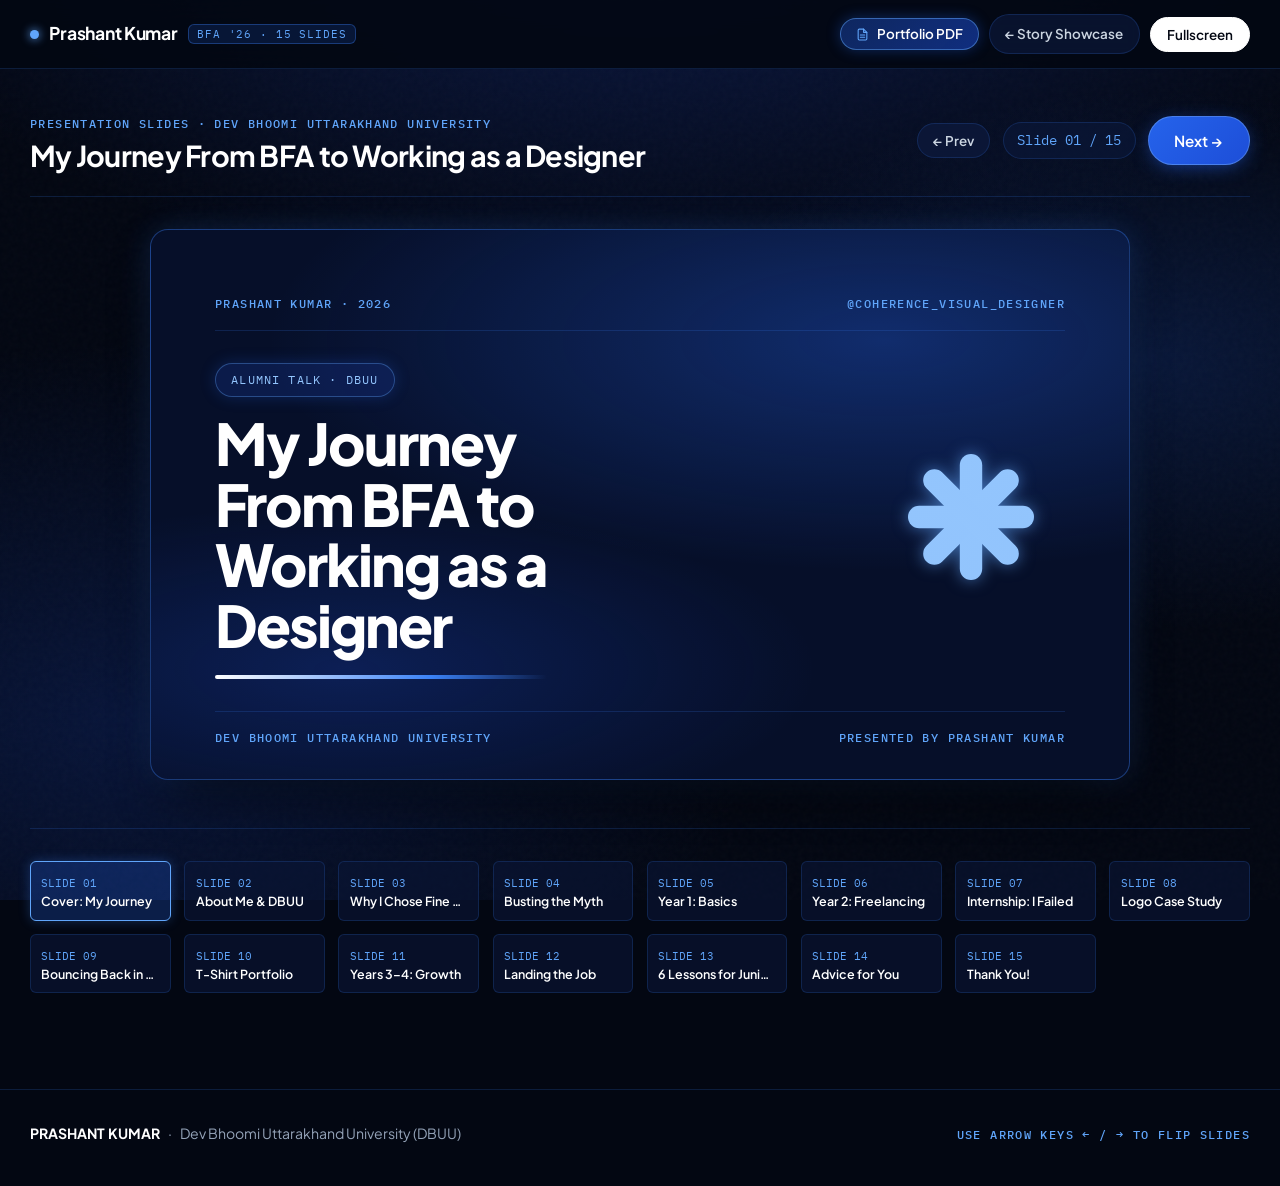
==== commit a9d64d5d: "forth-commit" ====
--- a/presentation.html
+++ b/presentation.html
@@ -686,7 +686,7 @@
       </div>
     </footer>
 
-    <!-- FULLSCREEN PORTFOLIO PDF VIEWER WITH TOP-RIGHT CROSS BAR -->
+    <!-- FULLSCREEN PORTFOLIO PDF VIEWER (LIVE CANVAS RENDERER VIA PDF.JS) -->
     <div
       class="pdf-modal-backdrop"
       id="portfolio-pdf-modal"
@@ -699,11 +699,33 @@
         <div class="pdf-modal-topbar">
           <div class="pdf-modal-title-wrap">
             <span class="mono-label">PORTFOLIO VIEWER</span>
-            <span class="pdf-modal-filename">Graphic Design Portfolio (prashant).pdf</span>
-          </div>
+            <span class="pdf-modal-filename">Graphic Design Portfolio · Prashant Kumar</span>
+          </div>
+
+          <div class="pdf-modal-toolbar">
+            <button type="button" class="pdf-toolbar-btn" id="pdf-prev-page" title="Previous page (Left arrow)">
+              ← Prev
+            </button>
+            <span class="pdf-page-indicator" id="pdf-page-indicator">
+              Page <span id="pdf-current-page">1</span> / <span id="pdf-total-pages">30</span>
+            </span>
+            <button type="button" class="pdf-toolbar-btn" id="pdf-next-page" title="Next page (Right arrow)">
+              Next →
+            </button>
+            <button type="button" class="pdf-toolbar-btn" id="pdf-zoom-out" title="Zoom out" style="padding: 0.32rem 0.5rem;">
+              −
+            </button>
+            <button type="button" class="pdf-toolbar-btn" id="pdf-zoom-in" title="Zoom in" style="padding: 0.32rem 0.5rem;">
+              +
+            </button>
+            <button type="button" class="pdf-toolbar-btn" id="pdf-zoom-fit" title="Fit width / Reset">
+              Fit
+            </button>
+          </div>
+
           <div class="pdf-modal-actions">
             <a
-              href="Graphic%20Design%20Portfolio%20(prashant).pdf"
+              href="portfolio.pdf"
               target="_blank"
               rel="noopener noreferrer"
               class="pdf-modal-action-btn"
@@ -715,6 +737,19 @@
                 <line x1="10" y1="14" x2="21" y2="3"></line>
               </svg>
               <span>Open in New Tab</span>
+            </a>
+            <a
+              href="portfolio.pdf"
+              download="Graphic Design Portfolio (Prashant Kumar).pdf"
+              class="pdf-modal-action-btn"
+              title="Download portfolio PDF directly"
+            >
+              <svg width="13" height="13" viewBox="0 0 24 24" fill="none" stroke="currentColor" stroke-width="2" stroke-linecap="round" stroke-linejoin="round" aria-hidden="true">
+                <path d="M21 15v4a2 2 0 0 1-2 2H5a2 2 0 0 1-2-2v-4"></path>
+                <polyline points="7 10 12 15 17 10"></polyline>
+                <line x1="12" y1="15" x2="12" y2="3"></line>
+              </svg>
+              <span>Download</span>
             </a>
             <button
               type="button"
@@ -730,17 +765,26 @@
             </button>
           </div>
         </div>
+
         <div class="pdf-modal-content">
-          <iframe
-            id="portfolio-pdf-iframe"
-            data-src="Graphic%20Design%20Portfolio%20(prashant).pdf#view=FitH"
-            title="Graphic Design Portfolio PDF"
-            class="pdf-viewer-iframe"
-          ></iframe>
+          <div class="pdf-loading-state" id="pdf-loading-state">
+            <div class="pdf-loading-spinner"></div>
+            <div class="pdf-loading-text" id="pdf-loading-text">Loading Graphic Design Portfolio...</div>
+            <div class="pdf-progress-bar-wrap">
+              <div class="pdf-progress-bar" id="pdf-progress-bar"></div>
+            </div>
+          </div>
+
+          <div class="pdf-canvas-viewport" id="pdf-canvas-viewport">
+            <canvas id="pdf-render-canvas" class="pdf-render-canvas"></canvas>
+          </div>
+
+          <div class="pdf-thumbs-bar" id="pdf-thumbs-track" aria-label="Page jump pills"></div>
         </div>
       </div>
     </div>
 
+    <script src="assets/vendor/pdf.min.js"></script>
     <script>
       (function () {
         const totalSlides = 15;
@@ -752,29 +796,211 @@
         const thumbsNav = document.getElementById("deck-thumbs-nav");
         const fsBtn = document.getElementById("deck-fullscreen-btn");
 
-        // Portfolio PDF Modal
+        // Portfolio PDF Modal (Live Canvas via PDF.js)
         const pdfModal = document.getElementById("portfolio-pdf-modal");
         const openPdfBtn = document.getElementById("open-portfolio-pdf-btn");
         const closePdfBtn = document.getElementById("close-portfolio-pdf-btn");
-        const pdfIframe = document.getElementById("portfolio-pdf-iframe");
+        const pdfViewport = document.getElementById("pdf-canvas-viewport");
+        const pdfCanvas = document.getElementById("pdf-render-canvas");
+        const pdfLoading = document.getElementById("pdf-loading-state");
+        const pdfProgress = document.getElementById("pdf-progress-bar");
+        const pdfLoadingText = document.getElementById("pdf-loading-text");
+        const pdfPrevBtn = document.getElementById("pdf-prev-page");
+        const pdfNextBtn = document.getElementById("pdf-next-page");
+        const pdfCurPageEl = document.getElementById("pdf-current-page");
+        const pdfTotalPagesEl = document.getElementById("pdf-total-pages");
+        const pdfZoomIn = document.getElementById("pdf-zoom-in");
+        const pdfZoomOut = document.getElementById("pdf-zoom-out");
+        const pdfZoomFit = document.getElementById("pdf-zoom-fit");
+        const pdfThumbs = document.getElementById("pdf-thumbs-track");
+
+        let pdfDoc = null;
+        let pdfPageNum = 1;
+        let pdfRendering = false;
+        let pdfPendingNum = null;
+        let pdfScale = 1.0;
+        let pdfAutoFit = true;
+
+        if (window.pdfjsLib) {
+          window.pdfjsLib.GlobalWorkerOptions.workerSrc = "assets/vendor/pdf.worker.min.js";
+        }
+
+        async function loadPortfolioPdf() {
+          if (pdfDoc || !window.pdfjsLib) return;
+          if (pdfLoading) pdfLoading.hidden = false;
+
+          try {
+            const task = window.pdfjsLib.getDocument({
+              url: "portfolio.pdf",
+              cMapUrl: "https://cdnjs.cloudflare.com/ajax/libs/pdf.js/3.11.174/cmaps/",
+              cMapPacked: true,
+            });
+
+            task.onProgress = function (p) {
+              if (p.total > 0 && pdfProgress) {
+                const percent = Math.min(100, Math.round((p.loaded / p.total) * 100));
+                pdfProgress.style.width = percent + "%";
+                if (pdfLoadingText) pdfLoadingText.textContent = "Loading Portfolio... " + percent + "%";
+              }
+            };
+
+            pdfDoc = await task.promise;
+            if (pdfTotalPagesEl) pdfTotalPagesEl.textContent = pdfDoc.numPages;
+            if (pdfLoading) pdfLoading.hidden = true;
+
+            buildPdfThumbs(pdfDoc.numPages);
+            renderPdfPage(pdfPageNum);
+          } catch (e) {
+            console.error("PDF load error:", e);
+            if (pdfLoadingText) {
+              pdfLoadingText.innerHTML = '<a href="portfolio.pdf" target="_blank" class="btn-primary">Open Portfolio PDF</a>';
+            }
+          }
+        }
+
+        function calculatePdfScale(page) {
+          if (!pdfViewport) return 1.0;
+          const unscaled = page.getViewport({ scale: 1.0 });
+          const cw = Math.max(300, pdfViewport.clientWidth - 40);
+          const ch = Math.max(300, pdfViewport.clientHeight - 40);
+          return Math.min(cw / unscaled.width, ch / unscaled.height, 2.0);
+        }
+
+        async function renderPdfPage(num) {
+          if (!pdfDoc || !pdfCanvas) return;
+          pdfRendering = true;
+
+          try {
+            const page = await pdfDoc.getPage(num);
+            const ctx = pdfCanvas.getContext("2d");
+            const targetScale = pdfAutoFit ? calculatePdfScale(page) : pdfScale;
+            const dpr = window.devicePixelRatio || 1;
+            const v = page.getViewport({ scale: targetScale });
+
+            pdfCanvas.width = Math.floor(v.width * dpr);
+            pdfCanvas.height = Math.floor(v.height * dpr);
+            pdfCanvas.style.width = Math.floor(v.width) + "px";
+            pdfCanvas.style.height = Math.floor(v.height) + "px";
+
+            await page.render({
+              canvasContext: ctx,
+              viewport: v,
+              transform: dpr !== 1 ? [dpr, 0, 0, dpr, 0, 0] : null,
+            }).promise;
+          } catch (err) {
+            console.error("Page render error:", err);
+          } finally {
+            pdfRendering = false;
+            if (pdfPendingNum !== null) {
+              renderPdfPage(pdfPendingNum);
+              pdfPendingNum = null;
+            }
+          }
+
+          if (pdfCurPageEl) pdfCurPageEl.textContent = num;
+          if (pdfPrevBtn) pdfPrevBtn.disabled = num <= 1;
+          if (pdfNextBtn) pdfNextBtn.disabled = num >= pdfDoc.numPages;
+          updatePdfThumb(num);
+        }
+
+        function queuePdfPage(num) {
+          if (pdfRendering) pdfPendingNum = num;
+          else renderPdfPage(num);
+        }
+
+        function buildPdfThumbs(total) {
+          if (!pdfThumbs) return;
+          pdfThumbs.innerHTML = "";
+          for (let i = 1; i <= total; i++) {
+            const btn = document.createElement("button");
+            btn.type = "button";
+            btn.className = "pdf-thumb-pill" + (i === pdfPageNum ? " is-active" : "");
+            btn.textContent = "P" + i;
+            btn.addEventListener("click", () => {
+              pdfPageNum = i;
+              queuePdfPage(pdfPageNum);
+            });
+            pdfThumbs.appendChild(btn);
+          }
+        }
+
+        function updatePdfThumb(num) {
+          if (!pdfThumbs) return;
+          pdfThumbs.querySelectorAll(".pdf-thumb-pill").forEach((b, idx) => {
+            const active = idx + 1 === num;
+            b.classList.toggle("is-active", active);
+            if (active) b.scrollIntoView({ behavior: "smooth", inline: "center", block: "nearest" });
+          });
+        }
 
         if (pdfModal && openPdfBtn) {
           openPdfBtn.addEventListener("click", () => {
-            if (pdfIframe && !pdfIframe.src && pdfIframe.dataset.src) {
-              pdfIframe.src = pdfIframe.dataset.src;
-            }
             pdfModal.hidden = false;
             document.body.style.overflow = "hidden";
             closePdfBtn?.focus();
+            loadPortfolioPdf();
           });
+
           closePdfBtn?.addEventListener("click", () => {
             pdfModal.hidden = true;
             document.body.style.overflow = "";
           });
+
+          pdfPrevBtn?.addEventListener("click", () => {
+            if (pdfPageNum > 1) {
+              pdfPageNum--;
+              queuePdfPage(pdfPageNum);
+            }
+          });
+
+          pdfNextBtn?.addEventListener("click", () => {
+            if (pdfDoc && pdfPageNum < pdfDoc.numPages) {
+              pdfPageNum++;
+              queuePdfPage(pdfPageNum);
+            }
+          });
+
+          pdfZoomIn?.addEventListener("click", () => {
+            pdfAutoFit = false;
+            pdfScale = Math.min(3.0, pdfScale * 1.25);
+            queuePdfPage(pdfPageNum);
+          });
+
+          pdfZoomOut?.addEventListener("click", () => {
+            pdfAutoFit = false;
+            pdfScale = Math.max(0.4, pdfScale / 1.25);
+            queuePdfPage(pdfPageNum);
+          });
+
+          pdfZoomFit?.addEventListener("click", () => {
+            pdfAutoFit = true;
+            queuePdfPage(pdfPageNum);
+          });
+
           pdfModal.addEventListener("click", (e) => {
             if (e.target === pdfModal) {
               pdfModal.hidden = true;
               document.body.style.overflow = "";
+            }
+          });
+
+          window.addEventListener("keydown", (e) => {
+            if (pdfModal.hidden) return;
+            if (e.key === "Escape") {
+              pdfModal.hidden = true;
+              document.body.style.overflow = "";
+            } else if (e.key === "ArrowLeft" || e.key === "PageUp") {
+              e.preventDefault();
+              if (pdfPageNum > 1) {
+                pdfPageNum--;
+                queuePdfPage(pdfPageNum);
+              }
+            } else if (e.key === "ArrowRight" || e.key === "PageDown") {
+              e.preventDefault();
+              if (pdfDoc && pdfPageNum < pdfDoc.numPages) {
+                pdfPageNum++;
+                queuePdfPage(pdfPageNum);
+              }
             }
           });
         }
--- a/styles.css
+++ b/styles.css
@@ -409,6 +409,60 @@
   color: #ffffff;
 }
 
+/* Nav Pills (Slides, Stage, QR) */
+.nav-pill-btn {
+  display: inline-flex;
+  align-items: center;
+  gap: 0.4rem;
+  padding: 0.38rem 0.8rem;
+  background: rgba(255, 255, 255, 0.06);
+  border: 1px solid var(--rule-strong);
+  border-radius: var(--radius-pill);
+  color: var(--ink-secondary);
+  font-size: 0.82rem;
+  font-weight: 500;
+  white-space: nowrap;
+  line-height: 1;
+  transition: all 0.2s ease;
+  cursor: pointer;
+  text-decoration: none;
+}
+
+.nav-pill-btn:hover {
+  background: rgba(37, 99, 235, 0.22);
+  border-color: var(--accent-blue-bright);
+  color: #ffffff;
+}
+
+.nav-pill-btn--primary {
+  background: #2563eb;
+  border-color: #3b82f6;
+  color: #ffffff;
+  font-weight: 600;
+  box-shadow: 0 0 12px rgba(37, 99, 235, 0.45);
+}
+
+.nav-pill-btn--primary:hover {
+  background: #1d4ed8;
+  border-color: #93c5fd;
+  box-shadow: 0 0 18px rgba(59, 130, 246, 0.65);
+  color: #ffffff;
+}
+
+.nav-pill-btn[aria-pressed="true"] {
+  background: #22c55e;
+  border-color: #86efac;
+  color: #030712;
+  font-weight: 700;
+}
+
+.masthead__actions {
+  display: flex;
+  align-items: center;
+  gap: 0.65rem;
+  flex-wrap: nowrap;
+}
+
 .masthead__nav a {
   font-size: 0.88rem;
   font-weight: 500;
@@ -439,6 +493,154 @@
 
 .masthead__nav a:hover::after {
   transform: scaleX(1);
+}
+
+/* 3-Line Hamburger Menu Button for Small Devices */
+.hamburger-btn {
+  display: none;
+  flex-direction: column;
+  justify-content: space-between;
+  width: 32px;
+  height: 22px;
+  background: transparent;
+  border: none;
+  padding: 0;
+  cursor: pointer;
+  z-index: 501;
+  flex-shrink: 0;
+}
+
+.hamburger-line {
+  display: block;
+  width: 100%;
+  height: 2.5px;
+  background: #ffffff;
+  border-radius: 4px;
+  transition: transform 0.25s var(--ease-modern), opacity 0.25s ease, background-color 0.2s ease;
+}
+
+.hamburger-btn:hover .hamburger-line {
+  background: var(--accent-blue-bright);
+}
+
+.hamburger-btn[aria-expanded="true"] .hamburger-line:nth-child(1) {
+  transform: translateY(9.5px) rotate(45deg);
+}
+.hamburger-btn[aria-expanded="true"] .hamburger-line:nth-child(2) {
+  opacity: 0;
+}
+.hamburger-btn[aria-expanded="true"] .hamburger-line:nth-child(3) {
+  transform: translateY(-9.5px) rotate(-45deg);
+}
+
+/* Mobile Navigation Drawer */
+.mobile-nav-drawer {
+  position: fixed;
+  inset: 0;
+  z-index: 1500;
+  display: flex;
+}
+
+.mobile-nav-drawer[hidden] {
+  display: none !important;
+}
+
+.mobile-nav-backdrop {
+  position: absolute;
+  inset: 0;
+  background: rgba(2, 6, 18, 0.82);
+  backdrop-filter: blur(10px);
+  -webkit-backdrop-filter: blur(10px);
+}
+
+.mobile-nav-panel {
+  position: relative;
+  width: min(85vw, 360px);
+  height: 100%;
+  background: #060e24;
+  border-right: 1px solid var(--rule-strong);
+  box-shadow: 20px 0 50px rgba(0, 0, 0, 0.85);
+  padding: 1.5rem 1.25rem 2rem;
+  display: flex;
+  flex-direction: column;
+  overflow-y: auto;
+  z-index: 1;
+  animation: slideDrawer 0.28s var(--ease-modern);
+}
+
+@keyframes slideDrawer {
+  from {
+    transform: translateX(-100%);
+  }
+  to {
+    transform: translateX(0);
+  }
+}
+
+.mobile-nav-header {
+  display: flex;
+  align-items: center;
+  justify-content: space-between;
+  padding-bottom: 1.25rem;
+  border-bottom: 1px solid var(--rule);
+  margin-bottom: 1.5rem;
+}
+
+.mobile-nav-close {
+  width: 36px;
+  height: 36px;
+  border-radius: 50%;
+  border: 1px solid var(--rule);
+  background: rgba(255, 255, 255, 0.08);
+  color: #ffffff;
+  display: grid;
+  place-items: center;
+  cursor: pointer;
+  transition: all 0.2s ease;
+}
+
+.mobile-nav-close:hover {
+  background: #ef4444;
+  border-color: #ef4444;
+  transform: rotate(90deg);
+}
+
+.mobile-nav-links {
+  display: flex;
+  flex-direction: column;
+  gap: 0.35rem;
+}
+
+.mobile-nav-link {
+  display: block;
+  padding: 0.75rem 1rem;
+  border-radius: var(--radius-sm);
+  font-size: 1.05rem;
+  font-weight: 600;
+  color: #ffffff;
+  transition: all 0.2s ease;
+}
+
+.mobile-nav-link:hover {
+  background: rgba(37, 99, 235, 0.2);
+  color: var(--accent-blue-bright);
+  padding-left: 1.35rem;
+}
+
+.mobile-pdf-btn {
+  width: 100%;
+  justify-content: center;
+  margin-top: 1.25rem;
+  padding: 0.75rem 1rem;
+  font-size: 0.95rem;
+}
+
+.mobile-deck-link {
+  width: 100%;
+  justify-content: center;
+  margin-top: 0.75rem;
+  padding: 0.75rem 1rem;
+  font-size: 0.9rem;
 }
 
 /* ==========================================================================
@@ -1937,6 +2139,175 @@
   height: 100%;
   background: #030712;
   position: relative;
+  display: flex;
+  flex-direction: column;
+  overflow: hidden;
+}
+
+/* PDF.js Live Canvas Modal Controls */
+.pdf-modal-toolbar {
+  display: flex;
+  align-items: center;
+  gap: 0.45rem;
+}
+
+.pdf-toolbar-btn {
+  display: inline-flex;
+  align-items: center;
+  justify-content: center;
+  gap: 0.25rem;
+  padding: 0.32rem 0.65rem;
+  background: rgba(255, 255, 255, 0.08);
+  border: 1px solid var(--rule);
+  border-radius: var(--radius-sm);
+  color: #ffffff;
+  font-size: 0.8rem;
+  font-weight: 600;
+  cursor: pointer;
+  transition: all 0.2s ease;
+  line-height: 1;
+}
+
+.pdf-toolbar-btn:hover:not(:disabled) {
+  background: rgba(37, 99, 235, 0.35);
+  border-color: var(--accent-blue-bright);
+}
+
+.pdf-toolbar-btn:disabled {
+  opacity: 0.35;
+  cursor: not-allowed;
+}
+
+.pdf-page-indicator {
+  font-family: var(--font-mono);
+  font-size: 0.8rem;
+  color: #93c5fd;
+  padding: 0.2rem 0.4rem;
+  white-space: nowrap;
+}
+
+.pdf-canvas-viewport {
+  flex: 1;
+  width: 100%;
+  height: 100%;
+  overflow: auto;
+  display: flex;
+  align-items: center;
+  justify-content: center;
+  padding: 1.25rem;
+  background: radial-gradient(circle at center, #071233 0%, #030712 100%);
+  -webkit-overflow-scrolling: touch;
+}
+
+.pdf-render-canvas {
+  display: block;
+  max-width: 100%;
+  height: auto;
+  box-shadow: 0 15px 45px rgba(0, 0, 0, 0.85), 0 0 35px rgba(37, 99, 235, 0.3);
+  border-radius: 4px;
+  background: #ffffff;
+}
+
+.pdf-loading-state {
+  position: absolute;
+  inset: 0;
+  display: flex;
+  flex-direction: column;
+  align-items: center;
+  justify-content: center;
+  gap: 1rem;
+  background: rgba(3, 7, 18, 0.94);
+  backdrop-filter: blur(8px);
+  z-index: 10;
+}
+
+.pdf-loading-state[hidden] {
+  display: none !important;
+}
+
+.pdf-loading-spinner {
+  width: 44px;
+  height: 44px;
+  border: 3px solid rgba(59, 130, 246, 0.25);
+  border-top-color: var(--accent-blue-bright);
+  border-radius: 50%;
+  animation: spin 0.8s linear infinite;
+}
+
+@keyframes spin {
+  to {
+    transform: rotate(360deg);
+  }
+}
+
+.pdf-loading-text {
+  font-family: var(--font-sans);
+  font-size: 0.95rem;
+  font-weight: 500;
+  color: #cbd5e1;
+}
+
+.pdf-progress-bar-wrap {
+  width: min(280px, 80vw);
+  height: 4px;
+  background: rgba(255, 255, 255, 0.1);
+  border-radius: var(--radius-pill);
+  overflow: hidden;
+}
+
+.pdf-progress-bar {
+  height: 100%;
+  width: 15%;
+  background: linear-gradient(90deg, #3b82f6, #60a5fa);
+  border-radius: var(--radius-pill);
+  transition: width 0.2s ease;
+}
+
+.pdf-thumbs-bar {
+  display: flex;
+  align-items: center;
+  gap: 0.35rem;
+  padding: 0.5rem 1rem;
+  background: rgba(6, 14, 36, 0.95);
+  border-top: 1px solid var(--rule);
+  overflow-x: auto;
+  white-space: nowrap;
+  flex-shrink: 0;
+  -webkit-overflow-scrolling: touch;
+}
+
+.pdf-thumbs-bar::-webkit-scrollbar {
+  height: 4px;
+}
+.pdf-thumbs-bar::-webkit-scrollbar-thumb {
+  background: rgba(59, 130, 246, 0.4);
+  border-radius: 4px;
+}
+
+.pdf-thumb-pill {
+  padding: 0.22rem 0.55rem;
+  border-radius: var(--radius-sm);
+  background: rgba(255, 255, 255, 0.05);
+  border: 1px solid var(--rule);
+  color: var(--ink-secondary);
+  font-family: var(--font-mono);
+  font-size: 0.72rem;
+  cursor: pointer;
+  transition: all 0.15s ease;
+  flex-shrink: 0;
+}
+
+.pdf-thumb-pill:hover {
+  background: rgba(37, 99, 235, 0.25);
+  color: #ffffff;
+}
+
+.pdf-thumb-pill.is-active {
+  background: var(--accent-blue-bright);
+  border-color: var(--accent-blue-bright);
+  color: #030712;
+  font-weight: 700;
+  box-shadow: 0 0 10px rgba(96, 165, 250, 0.6);
 }
 
 .pdf-viewer-iframe {
@@ -2215,14 +2586,14 @@
 }
 
 /* ==========================================================================
-   RESPONSIVE BREAKPOINTS & ADAPTIVE NAVIGATION
+   RESPONSIVE BREAKPOINTS & FULL ADAPTIVE FIT-ON-SCREEN
    ========================================================================== */
-@media (max-width: 1160px) {
+@media (max-width: 1200px) {
   .masthead__nav {
-    gap: 0.85rem;
+    gap: 0.95rem;
   }
   .masthead__nav a {
-    font-size: 0.82rem;
+    font-size: 0.84rem;
   }
   .tshirt-grid {
     grid-template-columns: repeat(3, 1fr);
@@ -2236,16 +2607,28 @@
 }
 
 @media (max-width: 980px) {
+  /* Show 3-line hamburger menu, hide desktop horizontal nav */
+  .masthead__nav {
+    display: none !important;
+  }
+
+  .hamburger-btn {
+    display: flex !important;
+  }
+
   .hero__grid,
   .letter__grid,
   .myth-grid,
   .placement-banner,
   .connect-card {
     grid-template-columns: 1fr;
+    gap: 2.5rem;
   }
 
   .hero__visual {
     max-width: 440px;
+    margin-inline: auto;
+    width: 100%;
   }
 
   .journey__layout {
@@ -2265,7 +2648,7 @@
   }
 
   .lessons-grid {
-    grid-template-columns: 1fr;
+    grid-template-columns: repeat(2, 1fr);
   }
 
   .tshirt-grid {
@@ -2289,43 +2672,89 @@
   .slide-frame {
     aspect-ratio: auto;
     min-height: auto;
-  }
-
-  /* Compact nav for tablet view */
-  .masthead__nav a[href="#myth"],
-  .masthead__nav a[href="#lessons"] {
-    display: none;
-  }
-}
-
-@media (max-width: 760px) {
-  .masthead__nav {
-    display: none;
+    padding: 2rem 1.5rem;
+  }
+
+  .pdf-modal-container {
+    width: 100%;
+    height: 94vh;
+  }
+}
+
+@media (max-width: 768px) {
+  .container {
+    width: min(100% - 1.75rem, var(--container-max));
+  }
+
+  .hero {
+    padding-top: 2rem;
+    padding-bottom: 3.5rem;
+  }
+
+  .hero__headline {
+    font-size: clamp(2.1rem, 7.5vw, 3rem);
+  }
+
+  .hero__subtitle {
+    font-size: 1.05rem;
   }
 
   .hero__meta-bar {
     flex-direction: column;
     align-items: flex-start;
     gap: 0.35rem;
+    margin-bottom: 2rem;
   }
 
   .hero__meta-divider {
     display: none;
   }
 
+  .hero__cta-row {
+    flex-direction: column;
+    align-items: stretch;
+    width: 100%;
+  }
+
+  .hero__cta-row a,
+  .hero__cta-row button {
+    width: 100%;
+    justify-content: center;
+  }
+
   .timeline {
-    padding-left: 2rem;
+    padding-left: 1.85rem;
     gap: 1.85rem;
   }
 
   .timeline::before {
-    left: 0.5rem;
+    left: 0.45rem;
+  }
+
+  .chapter-card {
+    padding: 1.35rem 1.15rem;
   }
 
   .chapter-card::before {
-    left: calc(-2rem + 0.5rem + 1px - 6px);
+    left: calc(-1.85rem + 0.45rem + 1px - 6px);
     width: 12px;
     height: 12px;
+  }
+
+  .lessons-grid {
+    grid-template-columns: 1fr;
+  }
+
+  .placement-banner {
+    padding: 1.65rem 1.25rem;
+  }
+
+  .placement-poster-frame {
+    max-width: 280px;
+  }
+
+  .connect-card {
+    padding: 1.75rem 1.25rem;
   }
 
   .connect-link-row {
@@ -2344,7 +2773,85 @@
     min-width: auto;
   }
 
+  .pdf-modal-backdrop {
+    padding: 0.5rem;
+  }
+
+  .pdf-modal-container {
+    height: 96vh;
+    border-radius: var(--radius-md);
+  }
+
+  .pdf-modal-topbar {
+    padding: 0.65rem 0.85rem;
+    flex-wrap: wrap;
+    gap: 0.5rem;
+  }
+
+  .pdf-modal-title-wrap {
+    order: 1;
+    width: 100%;
+    justify-content: space-between;
+  }
+
+  .pdf-modal-toolbar {
+    order: 2;
+    margin-right: auto;
+  }
+
+  .pdf-modal-actions {
+    order: 3;
+    gap: 0.4rem;
+  }
+
+  .pdf-modal-filename {
+    font-size: 0.8rem;
+    max-width: 200px;
+    overflow: hidden;
+    text-overflow: ellipsis;
+  }
+}
+
+@media (max-width: 480px) {
   .tshirt-grid {
     grid-template-columns: 1fr;
   }
-}
+
+  .facts-grid {
+    grid-template-columns: 1fr;
+  }
+
+  .facts-grid__item {
+    border-right: none;
+  }
+
+  .facts-grid__item:nth-last-child(2) {
+    border-bottom: 1px solid var(--rule);
+  }
+
+  .masthead__inner {
+    min-height: 3.75rem;
+  }
+
+  .masthead__title {
+    font-size: 0.98rem;
+  }
+
+  .pdf-modal-action-btn span {
+    display: none;
+  }
+
+  .masthead__actions {
+    gap: 0.35rem;
+  }
+
+  .masthead__action-btn {
+    padding: 0.35rem 0.55rem;
+    font-size: 0.76rem;
+  }
+
+  .deck-thumbs {
+    grid-template-columns: repeat(2, 1fr);
+    gap: 0.5rem;
+  }
+}
